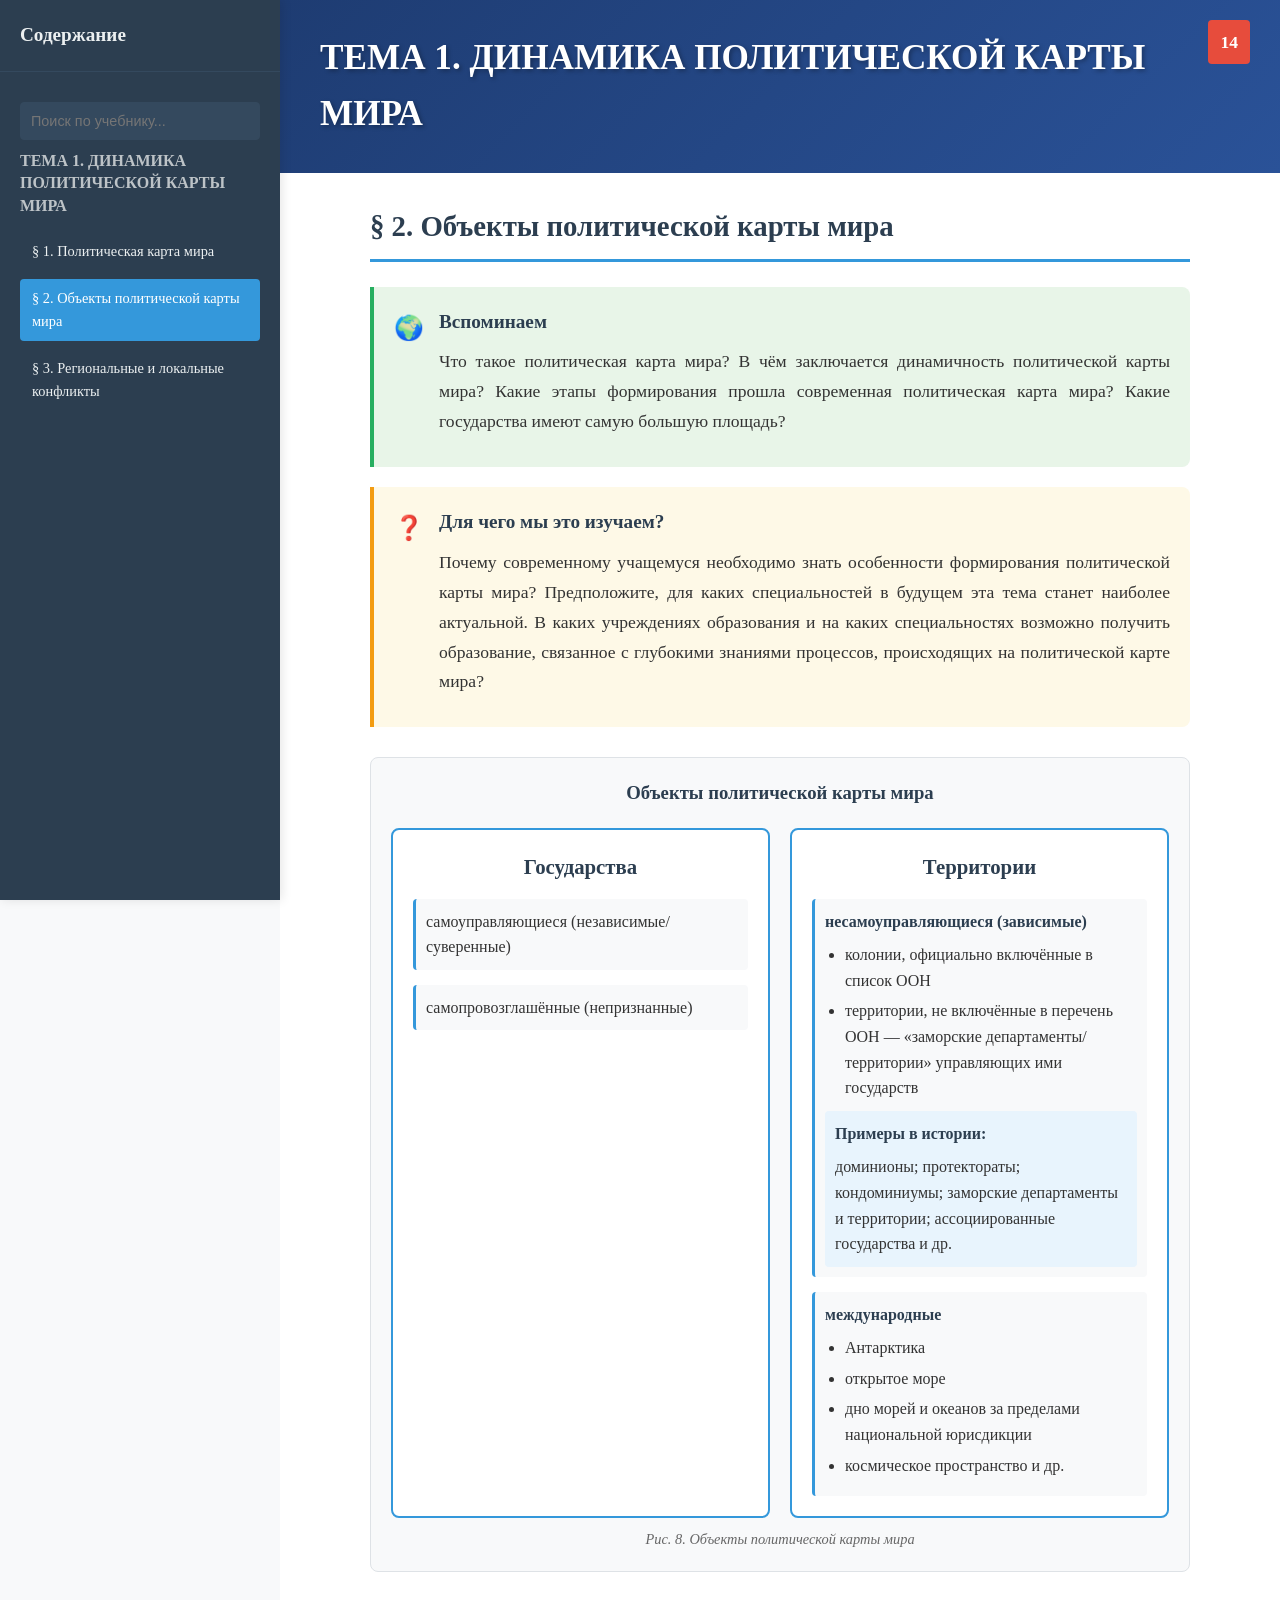
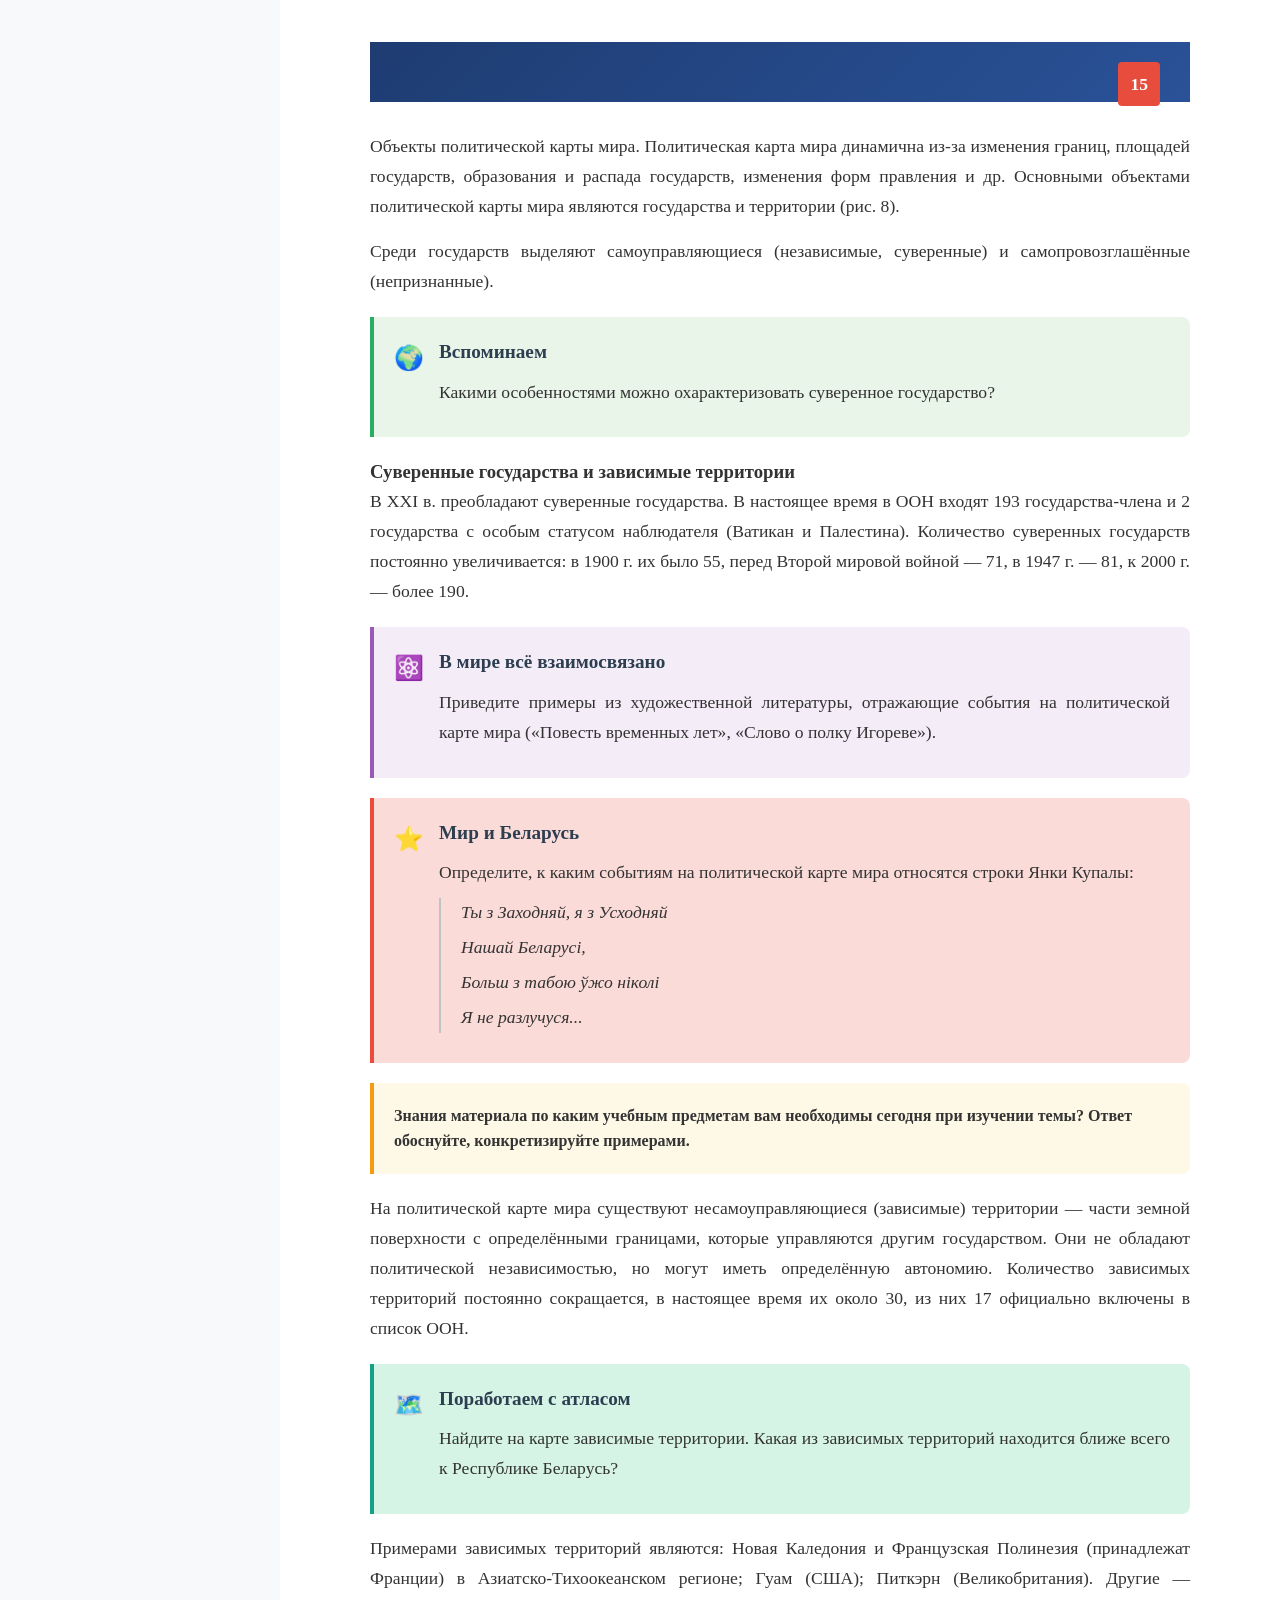
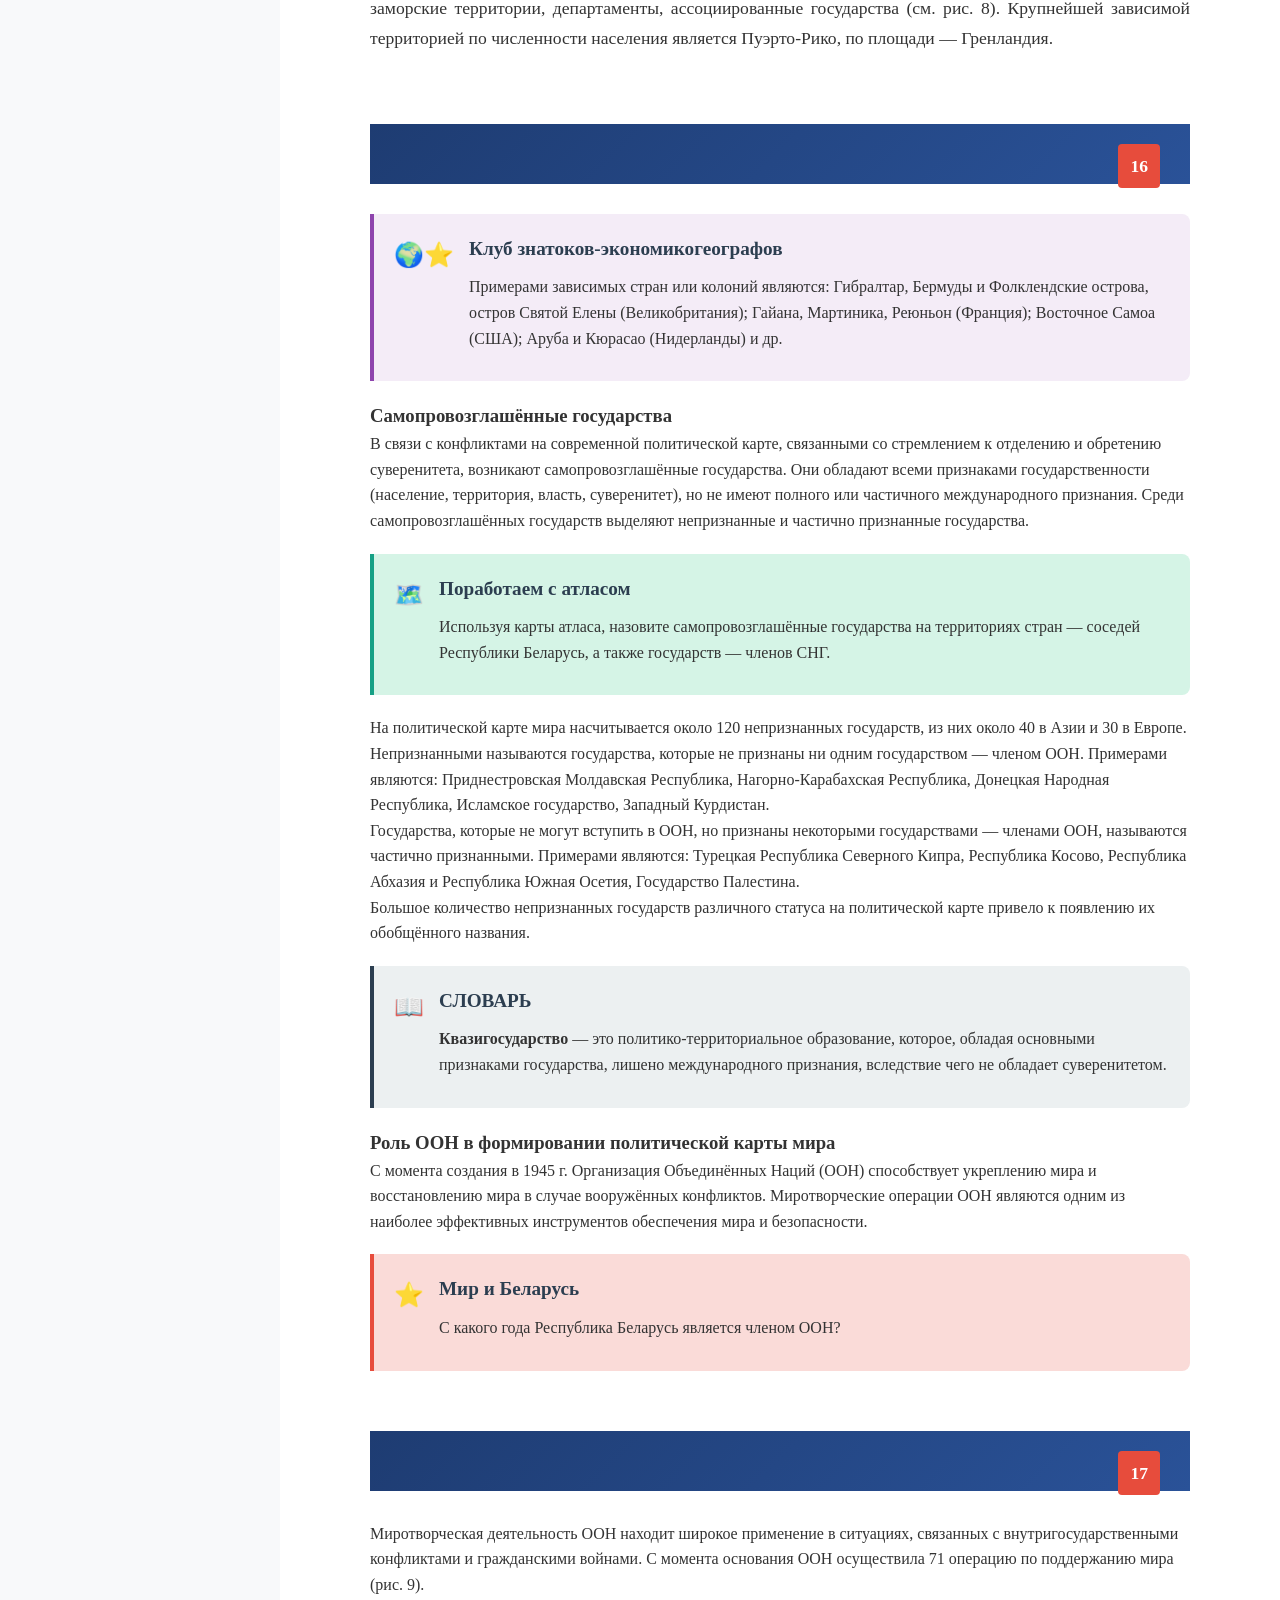
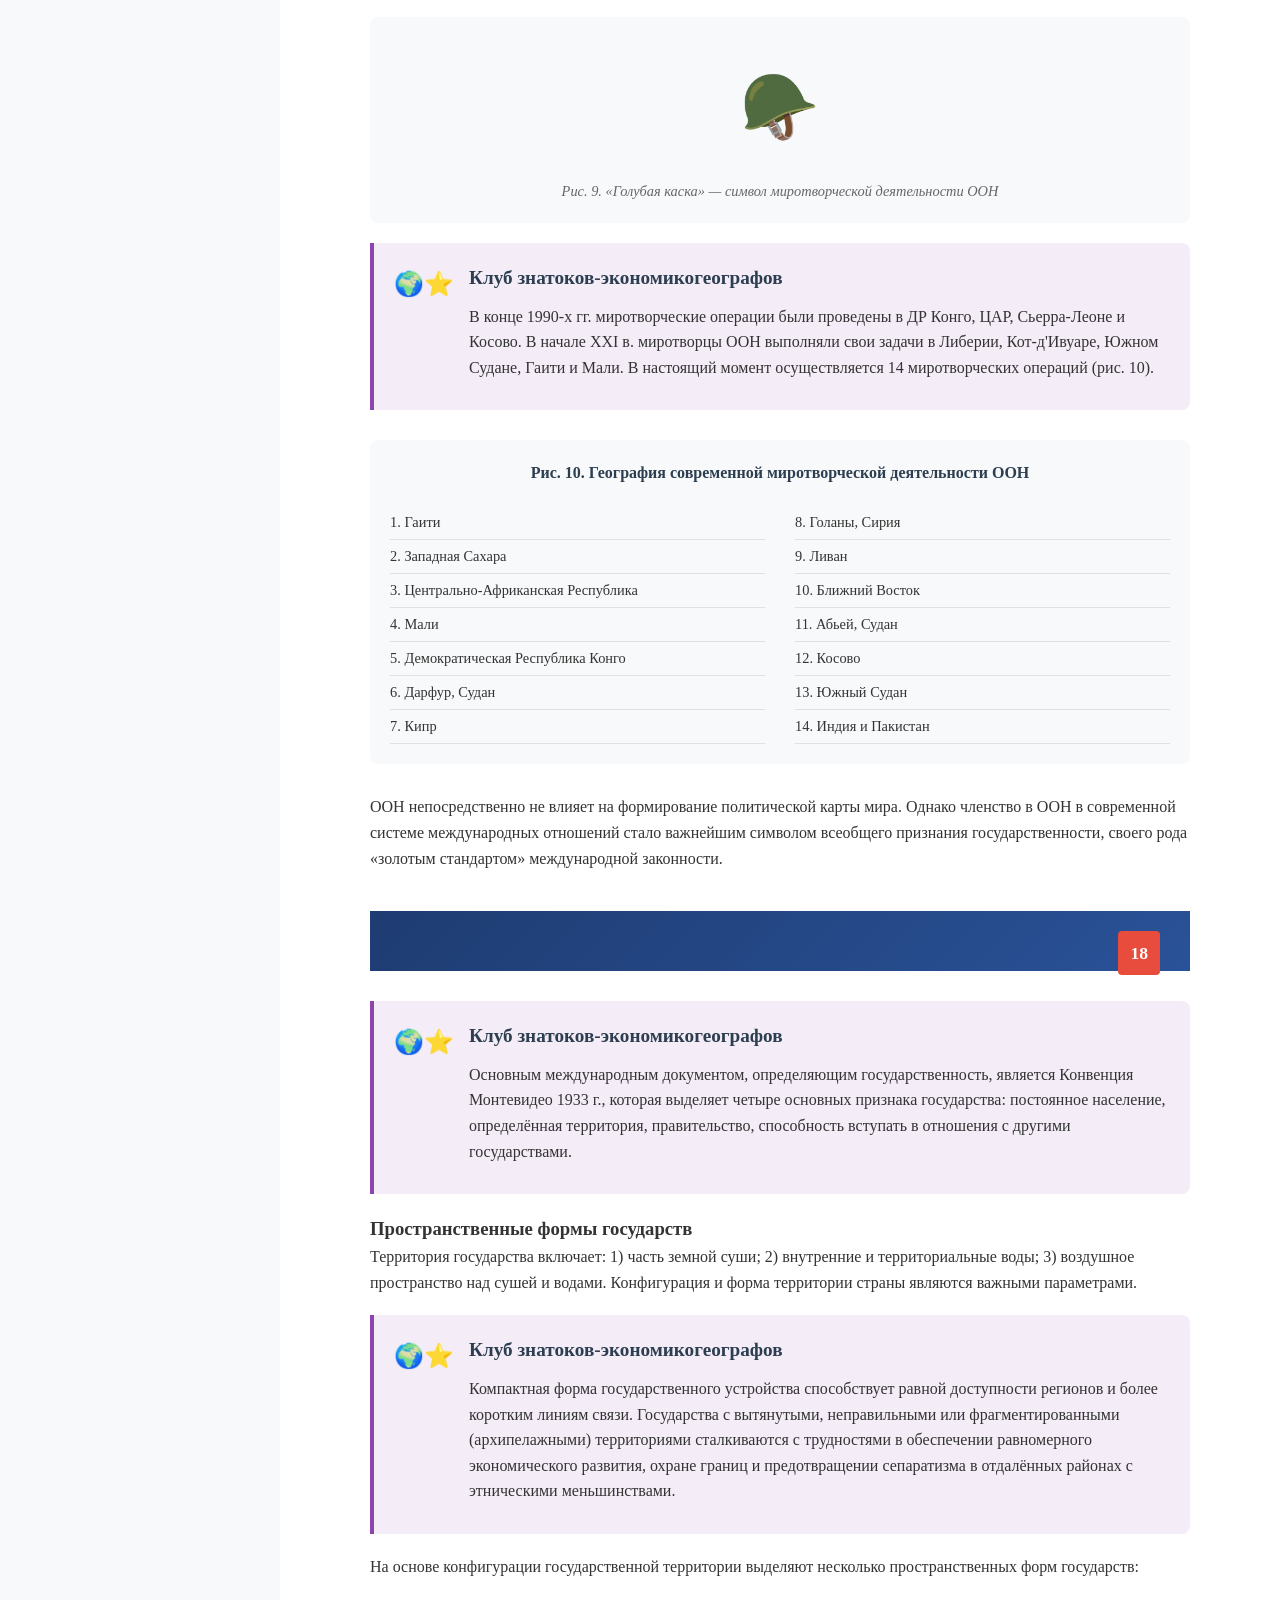
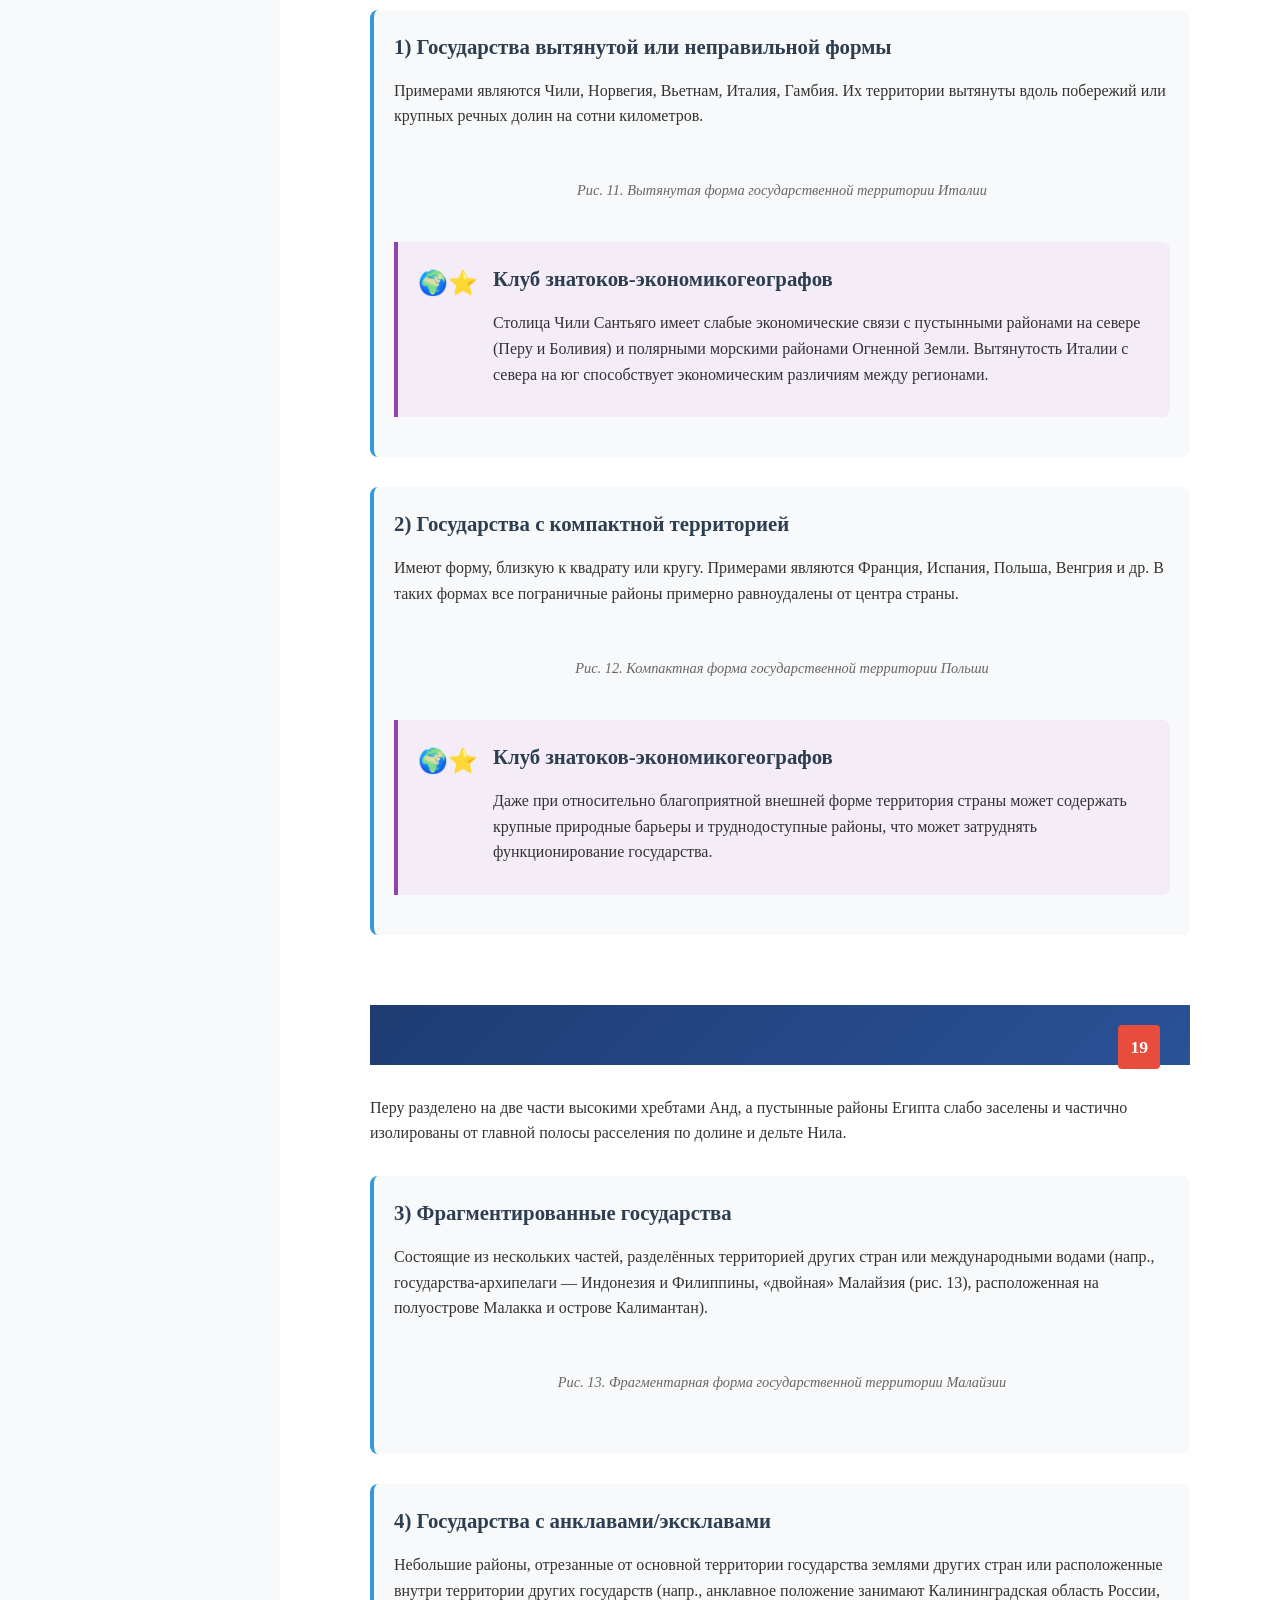
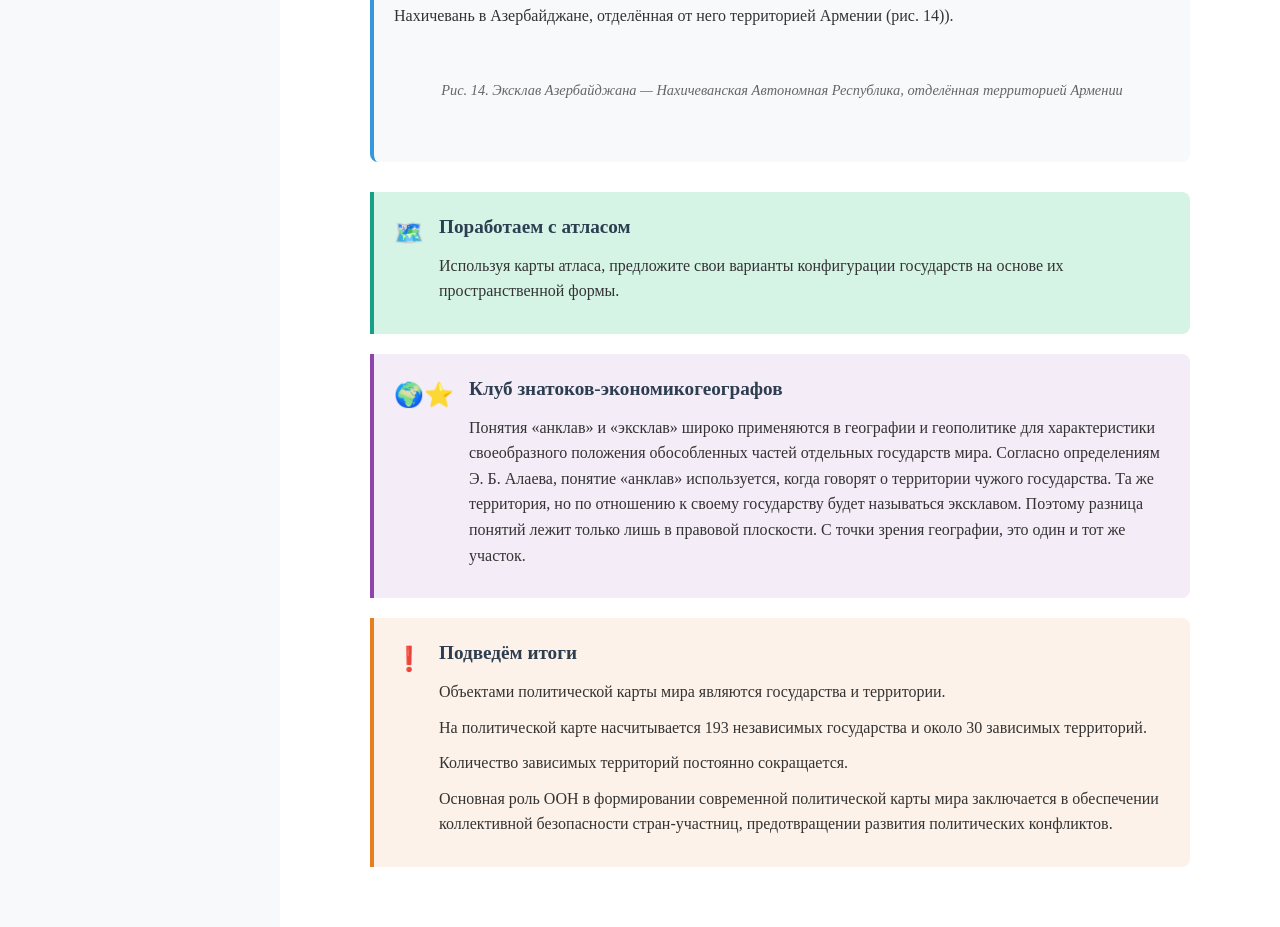
==== index.html @ 2ea7b3f6 "Revamp textbook layout and content; introduce sidebar navigation, enhance JavaScript functionality, " ====
<!DOCTYPE html>
<html lang="ru">
<head>
    <meta charset="UTF-8">
    <meta name="viewport" content="width=device-width, initial-scale=1.0">
    <title>Динамика политической карты мира - Онлайн учебник</title>
    <link rel="stylesheet" href="styles.css">
</head>
<body>
    <div class="textbook-container">
        <!-- Navigation Sidebar -->
        <nav class="sidebar">
            <div class="sidebar-header">
                <h2>Содержание</h2>
                <button class="sidebar-toggle" id="sidebarToggle">☰</button>
            </div>
            <div class="sidebar-content">
                <div class="chapter">
                    <h3>ТЕМА 1. ДИНАМИКА ПОЛИТИЧЕСКОЙ КАРТЫ МИРА</h3>
                    <ul class="sections">
                        <li><a href="#section1" class="nav-link active">§ 1. Политическая карта мира</a></li>
                        <li><a href="#section2" class="nav-link">§ 2. Объекты политической карты мира</a></li>
                        <li><a href="#section3" class="nav-link">§ 3. Региональные и локальные конфликты</a></li>
                    </ul>
                </div>
            </div>
        </nav>

        <!-- Main Content -->
        <main class="textbook-content">
            <div class="page-header">
                <div class="page-number">14</div>
                <h1 class="main-title">ТЕМА 1. ДИНАМИКА ПОЛИТИЧЕСКОЙ КАРТЫ МИРА</h1>
            </div>

            <!-- Section 2: Objects of Political Map -->
            <section id="section2" class="textbook-section">
                <h2 class="section-title">§ 2. Объекты политической карты мира</h2>
                
                <div class="content-block">
                    <div class="recall-box">
                        <div class="icon">🌍</div>
                        <div class="content">
                            <h4>Вспоминаем</h4>
                            <p>Что такое политическая карта мира? В чём заключается динамичность политической карты мира? Какие этапы формирования прошла современная политическая карта мира? Какие государства имеют самую большую площадь?</p>
                        </div>
                    </div>

                    <div class="question-box">
                        <div class="icon">❓</div>
                        <div class="content">
                            <h4>Для чего мы это изучаем?</h4>
                            <p>Почему современному учащемуся необходимо знать особенности формирования политической карты мира? Предположите, для каких специальностей в будущем эта тема станет наиболее актуальной. В каких учреждениях образования и на каких специальностях возможно получить образование, связанное с глубокими знаниями процессов, происходящих на политической карте мира?</p>
                        </div>
                    </div>
                </div>

                <div class="diagram-container">
                    <h3>Объекты политической карты мира</h3>
                    <div class="diagram">
                        <div class="diagram-item main">
                            <h4>Государства</h4>
                            <div class="sub-items">
                                <div class="sub-item">самоуправляющиеся (независимые/суверенные)</div>
                                <div class="sub-item">самопровозглашённые (непризнанные)</div>
                            </div>
                        </div>
                        <div class="diagram-item main">
                            <h4>Территории</h4>
                            <div class="sub-items">
                                <div class="sub-item">
                                    <strong>несамоуправляющиеся (зависимые)</strong>
                                    <ul>
                                        <li>колонии, официально включённые в список ООН</li>
                                        <li>территории, не включённые в перечень ООН — «заморские департаменты/территории» управляющих ими государств</li>
                                    </ul>
                                    <div class="examples">
                                        <strong>Примеры в истории:</strong>
                                        <p>доминионы; протектораты; кондоминиумы; заморские департаменты и территории; ассоциированные государства и др.</p>
                                    </div>
                                </div>
                                <div class="sub-item">
                                    <strong>международные</strong>
                                    <ul>
                                        <li>Антарктика</li>
                                        <li>открытое море</li>
                                        <li>дно морей и океанов за пределами национальной юрисдикции</li>
                                        <li>космическое пространство и др.</li>
                                    </ul>
                                </div>
                            </div>
                        </div>
                    </div>
                    <div class="figure-caption">Рис. 8. Объекты политической карты мира</div>
                </div>
            </section>

            <!-- Page 15 Content -->
            <section class="textbook-section">
                <div class="page-header">
                    <div class="page-number">15</div>
                </div>
                
                <div class="content-block">
                    <p>Объекты политической карты мира. Политическая карта мира динамична из-за изменения границ, площадей государств, образования и распада государств, изменения форм правления и др. Основными объектами политической карты мира являются государства и территории (рис. 8).</p>
                    
                    <p>Среди государств выделяют самоуправляющиеся (независимые, суверенные) и самопровозглашённые (непризнанные).</p>

                    <div class="recall-box">
                        <div class="icon">🌍</div>
                        <div class="content">
                            <h4>Вспоминаем</h4>
                            <p>Какими особенностями можно охарактеризовать суверенное государство?</p>
                        </div>
                    </div>

                    <h3>Суверенные государства и зависимые территории</h3>
                    <p>В XXI в. преобладают суверенные государства. В настоящее время в ООН входят 193 государства-члена и 2 государства с особым статусом наблюдателя (Ватикан и Палестина). Количество суверенных государств постоянно увеличивается: в 1900 г. их было 55, перед Второй мировой войной — 71, в 1947 г. — 81, к 2000 г. — более 190.</p>

                    <div class="interconnected-box">
                        <div class="icon">⚛️</div>
                        <div class="content">
                            <h4>В мире всё взаимосвязано</h4>
                            <p>Приведите примеры из художественной литературы, отражающие события на политической карте мира («Повесть временных лет», «Слово о полку Игореве»).</p>
                        </div>
                    </div>

                    <div class="belarus-box">
                        <div class="icon">⭐</div>
                        <div class="content">
                            <h4>Мир и Беларусь</h4>
                            <p>Определите, к каким событиям на политической карте мира относятся строки Янки Купалы:</p>
                            <div class="poetry">
                                <p>Ты з Заходняй, я з Усходняй</p>
                                <p>Нашай Беларусі,</p>
                                <p>Больш з табою ўжо ніколі</p>
                                <p>Я не разлучуся...</p>
                            </div>
                        </div>
                    </div>

                    <div class="question-box">
                        <h4>Знания материала по каким учебным предметам вам необходимы сегодня при изучении темы? Ответ обоснуйте, конкретизируйте примерами.</h4>
                    </div>

                    <p>На политической карте мира существуют несамоуправляющиеся (зависимые) территории — части земной поверхности с определёнными границами, которые управляются другим государством. Они не обладают политической независимостью, но могут иметь определённую автономию. Количество зависимых территорий постоянно сокращается, в настоящее время их около 30, из них 17 официально включены в список ООН.</p>

                    <div class="atlas-box">
                        <div class="icon">🗺️</div>
                        <div class="content">
                            <h4>Поработаем с атласом</h4>
                            <p>Найдите на карте зависимые территории. Какая из зависимых территорий находится ближе всего к Республике Беларусь?</p>
                        </div>
                    </div>

                    <p>Примерами зависимых территорий являются: Новая Каледония и Французская Полинезия (принадлежат Франции) в Азиатско-Тихоокеанском регионе; Гуам (США); Питкэрн (Великобритания). Другие — заморские территории, департаменты, ассоциированные государства (см. рис. 8). Крупнейшей зависимой территорией по численности населения является Пуэрто-Рико, по площади — Гренландия.</p>
                </div>
            </section>

            <!-- Page 16 Content -->
            <section class="textbook-section">
                <div class="page-header">
                    <div class="page-number">16</div>
                </div>

                <div class="expert-club">
                    <div class="icon">🌍⭐</div>
                    <div class="content">
                        <h4>Клуб знатоков-экономикогеографов</h4>
                        <p>Примерами зависимых стран или колоний являются: Гибралтар, Бермуды и Фолклендские острова, остров Святой Елены (Великобритания); Гайана, Мартиника, Реюньон (Франция); Восточное Самоа (США); Аруба и Кюрасао (Нидерланды) и др.</p>
                    </div>
                </div>

                <h3>Самопровозглашённые государства</h3>
                <p>В связи с конфликтами на современной политической карте, связанными со стремлением к отделению и обретению суверенитета, возникают самопровозглашённые государства. Они обладают всеми признаками государственности (население, территория, власть, суверенитет), но не имеют полного или частичного международного признания. Среди самопровозглашённых государств выделяют непризнанные и частично признанные государства.</p>

                <div class="atlas-box">
                    <div class="icon">🗺️</div>
                    <div class="content">
                        <h4>Поработаем с атласом</h4>
                        <p>Используя карты атласа, назовите самопровозглашённые государства на территориях стран — соседей Республики Беларусь, а также государств — членов СНГ.</p>
                    </div>
                </div>

                <p>На политической карте мира насчитывается около 120 непризнанных государств, из них около 40 в Азии и 30 в Европе. Непризнанными называются государства, которые не признаны ни одним государством — членом ООН. Примерами являются: Приднестровская Молдавская Республика, Нагорно-Карабахская Республика, Донецкая Народная Республика, Исламское государство, Западный Курдистан.</p>

                <p>Государства, которые не могут вступить в ООН, но признаны некоторыми государствами — членами ООН, называются частично признанными. Примерами являются: Турецкая Республика Северного Кипра, Республика Косово, Республика Абхазия и Республика Южная Осетия, Государство Палестина.</p>

                <p>Большое количество непризнанных государств различного статуса на политической карте привело к появлению их обобщённого названия.</p>

                <div class="dictionary-box">
                    <div class="icon">📖</div>
                    <div class="content">
                        <h4>СЛОВАРЬ</h4>
                        <p><strong>Квазигосударство</strong> — это политико-территориальное образование, которое, обладая основными признаками государства, лишено международного признания, вследствие чего не обладает суверенитетом.</p>
                    </div>
                </div>

                <h3>Роль ООН в формировании политической карты мира</h3>
                <p>С момента создания в 1945 г. Организация Объединённых Наций (ООН) способствует укреплению мира и восстановлению мира в случае вооружённых конфликтов. Миротворческие операции ООН являются одним из наиболее эффективных инструментов обеспечения мира и безопасности.</p>

                <div class="belarus-box">
                    <div class="icon">⭐</div>
                    <div class="content">
                        <h4>Мир и Беларусь</h4>
                        <p>С какого года Республика Беларусь является членом ООН?</p>
                    </div>
                </div>
            </section>

            <!-- Page 17 Content -->
            <section class="textbook-section">
                <div class="page-header">
                    <div class="page-number">17</div>
                </div>

                <p>Миротворческая деятельность ООН находит широкое применение в ситуациях, связанных с внутригосударственными конфликтами и гражданскими войнами. С момента основания ООН осуществила 71 операцию по поддержанию мира (рис. 9).</p>

                <div class="figure-container">
                    <div class="figure">
                        <div class="blue-helmet">🪖</div>
                        <div class="figure-caption">Рис. 9. «Голубая каска» — символ миротворческой деятельности ООН</div>
                    </div>
                </div>

                <div class="expert-club">
                    <div class="icon">🌍⭐</div>
                    <div class="content">
                        <h4>Клуб знатоков-экономикогеографов</h4>
                        <p>В конце 1990-х гг. миротворческие операции были проведены в ДР Конго, ЦАР, Сьерра-Леоне и Косово. В начале ХХІ в. миротворцы ООН выполняли свои задачи в Либерии, Кот-д'Ивуаре, Южном Судане, Гаити и Мали. В настоящий момент осуществляется 14 миротворческих операций (рис. 10).</p>
                    </div>
                </div>

                <div class="peacekeeping-map">
                    <h4>Рис. 10. География современной миротворческой деятельности ООН</h4>
                    <div class="map-legend">
                        <div class="legend-column">
                            <div class="legend-item">1. Гаити</div>
                            <div class="legend-item">2. Западная Сахара</div>
                            <div class="legend-item">3. Центрально-Африканская Республика</div>
                            <div class="legend-item">4. Мали</div>
                            <div class="legend-item">5. Демократическая Республика Конго</div>
                            <div class="legend-item">6. Дарфур, Судан</div>
                            <div class="legend-item">7. Кипр</div>
                        </div>
                        <div class="legend-column">
                            <div class="legend-item">8. Голаны, Сирия</div>
                            <div class="legend-item">9. Ливан</div>
                            <div class="legend-item">10. Ближний Восток</div>
                            <div class="legend-item">11. Абьей, Судан</div>
                            <div class="legend-item">12. Косово</div>
                            <div class="legend-item">13. Южный Судан</div>
                            <div class="legend-item">14. Индия и Пакистан</div>
                        </div>
                    </div>
                </div>

                <p>ООН непосредственно не влияет на формирование политической карты мира. Однако членство в ООН в современной системе международных отношений стало важнейшим символом всеобщего признания государственности, своего рода «золотым стандартом» международной законности.</p>
            </section>

            <!-- Page 18 Content -->
            <section class="textbook-section">
                <div class="page-header">
                    <div class="page-number">18</div>
                </div>

                <div class="expert-club">
                    <div class="icon">🌍⭐</div>
                    <div class="content">
                        <h4>Клуб знатоков-экономикогеографов</h4>
                        <p>Основным международным документом, определяющим государственность, является Конвенция Монтевидео 1933 г., которая выделяет четыре основных признака государства: постоянное население, определённая территория, правительство, способность вступать в отношения с другими государствами.</p>
                    </div>
                </div>

                <h3>Пространственные формы государств</h3>
                <p>Территория государства включает: 1) часть земной суши; 2) внутренние и территориальные воды; 3) воздушное пространство над сушей и водами. Конфигурация и форма территории страны являются важными параметрами.</p>

                <div class="expert-club">
                    <div class="icon">🌍⭐</div>
                    <div class="content">
                        <h4>Клуб знатоков-экономикогеографов</h4>
                        <p>Компактная форма государственного устройства способствует равной доступности регионов и более коротким линиям связи. Государства с вытянутыми, неправильными или фрагментированными (архипелажными) территориями сталкиваются с трудностями в обеспечении равномерного экономического развития, охране границ и предотвращении сепаратизма в отдалённых районах с этническими меньшинствами.</p>
                    </div>
                </div>

                <p>На основе конфигурации государственной территории выделяют несколько пространственных форм государств:</p>

                <div class="state-forms">
                    <div class="state-form">
                        <h4>1) Государства вытянутой или неправильной формы</h4>
                        <p>Примерами являются Чили, Норвегия, Вьетнам, Италия, Гамбия. Их территории вытянуты вдоль побережий или крупных речных долин на сотни километров.</p>
                        
                        <div class="figure-container">
                            <div class="figure-caption">Рис. 11. Вытянутая форма государственной территории Италии</div>
                        </div>

                        <div class="expert-club">
                            <div class="icon">🌍⭐</div>
                            <div class="content">
                                <h4>Клуб знатоков-экономикогеографов</h4>
                                <p>Столица Чили Сантьяго имеет слабые экономические связи с пустынными районами на севере (Перу и Боливия) и полярными морскими районами Огненной Земли. Вытянутость Италии с севера на юг способствует экономическим различиям между регионами.</p>
                            </div>
                        </div>
                    </div>

                    <div class="state-form">
                        <h4>2) Государства с компактной территорией</h4>
                        <p>Имеют форму, близкую к квадрату или кругу. Примерами являются Франция, Испания, Польша, Венгрия и др. В таких формах все пограничные районы примерно равноудалены от центра страны.</p>
                        
                        <div class="figure-container">
                            <div class="figure-caption">Рис. 12. Компактная форма государственной территории Польши</div>
                        </div>

                        <div class="expert-club">
                            <div class="icon">🌍⭐</div>
                            <div class="content">
                                <h4>Клуб знатоков-экономикогеографов</h4>
                                <p>Даже при относительно благоприятной внешней форме территория страны может содержать крупные природные барьеры и труднодоступные районы, что может затруднять функционирование государства.</p>
                            </div>
                        </div>
                    </div>
                </div>
            </section>

            <!-- Page 19 Content -->
            <section class="textbook-section">
                <div class="page-header">
                    <div class="page-number">19</div>
                </div>

                <p>Перу разделено на две части высокими хребтами Анд, а пустынные районы Египта слабо заселены и частично изолированы от главной полосы расселения по долине и дельте Нила.</p>

                <div class="state-forms">
                    <div class="state-form">
                        <h4>3) Фрагментированные государства</h4>
                        <p>Состоящие из нескольких частей, разделённых территорией других стран или международными водами (напр., государства-архипелаги — Индонезия и Филиппины, «двойная» Малайзия (рис. 13), расположенная на полуострове Малакка и острове Калимантан).</p>
                        
                        <div class="figure-container">
                            <div class="figure-caption">Рис. 13. Фрагментарная форма государственной территории Малайзии</div>
                        </div>
                    </div>

                    <div class="state-form">
                        <h4>4) Государства с анклавами/эксклавами</h4>
                        <p>Небольшие районы, отрезанные от основной территории государства землями других стран или расположенные внутри территории других государств (напр., анклавное положение занимают Калининградская область России, Нахичевань в Азербайджане, отделённая от него территорией Армении (рис. 14)).</p>
                        
                        <div class="figure-container">
                            <div class="figure-caption">Рис. 14. Эксклав Азербайджана — Нахичеванская Автономная Республика, отделённая территорией Армении</div>
                        </div>
                    </div>
                </div>

                <div class="atlas-box">
                    <div class="icon">🗺️</div>
                    <div class="content">
                        <h4>Поработаем с атласом</h4>
                        <p>Используя карты атласа, предложите свои варианты конфигурации государств на основе их пространственной формы.</p>
                    </div>
                </div>

                <div class="expert-club">
                    <div class="icon">🌍⭐</div>
                    <div class="content">
                        <h4>Клуб знатоков-экономикогеографов</h4>
                        <p>Понятия «анклав» и «эксклав» широко применяются в географии и геополитике для характеристики своеобразного положения обособленных частей отдельных государств мира. Согласно определениям Э. Б. Алаева, понятие «анклав» используется, когда говорят о территории чужого государства. Та же территория, но по отношению к своему государству будет называться эксклавом. Поэтому разница понятий лежит только лишь в правовой плоскости. С точки зрения географии, это один и тот же участок.</p>
                    </div>
                </div>

                <div class="summary-box">
                    <div class="icon">❗</div>
                    <div class="content">
                        <h4>Подведём итоги</h4>
                        <p>Объектами политической карты мира являются государства и территории.</p>
                        <p>На политической карте насчитывается 193 независимых государства и около 30 зависимых территорий.</p>
                        <p>Количество зависимых территорий постоянно сокращается.</p>
                        <p>Основная роль ООН в формировании современной политической карты мира заключается в обеспечении коллективной безопасности стран-участниц, предотвращении развития политических конфликтов.</p>
                    </div>
                </div>
            </section>
        </main>
    </div>
    
    <script src="script.js"></script>
</body>
</html>
---- styles.css ----
/* Reset and base styles */
* {
    margin: 0;
    padding: 0;
    box-sizing: border-box;
}

body {
    font-family: 'Times New Roman', serif;
    line-height: 1.6;
    color: #333;
    background: #f8f9fa;
    min-height: 100vh;
}

/* Textbook container */
.textbook-container {
    display: flex;
    min-height: 100vh;
}

/* Sidebar Navigation */
.sidebar {
    width: 280px;
    background: #2c3e50;
    color: white;
    position: fixed;
    height: 100vh;
    overflow-y: auto;
    z-index: 1000;
    transition: transform 0.3s ease;
    box-shadow: 2px 0 10px rgba(0,0,0,0.1);
}

.sidebar-header {
    padding: 20px;
    border-bottom: 1px solid #34495e;
    display: flex;
    justify-content: space-between;
    align-items: center;
}

.sidebar-header h2 {
    font-size: 1.2rem;
    color: #ecf0f1;
}

.sidebar-toggle {
    background: none;
    border: none;
    color: white;
    font-size: 1.5rem;
    cursor: pointer;
    display: none;
}

.sidebar-content {
    padding: 20px;
}

.chapter h3 {
    font-size: 1rem;
    color: #bdc3c7;
    margin-bottom: 15px;
    line-height: 1.4;
}

.sections {
    list-style: none;
}

.sections li {
    margin-bottom: 8px;
}

.nav-link {
    color: #ecf0f1;
    text-decoration: none;
    display: block;
    padding: 8px 12px;
    border-radius: 4px;
    transition: all 0.3s ease;
    font-size: 0.9rem;
}

.nav-link:hover,
.nav-link.active {
    background: #3498db;
    color: white;
}

/* Main Content */
.textbook-content {
    flex: 1;
    margin-left: 280px;
    background: white;
    min-height: 100vh;
    padding: 0;
}

/* Page Header */
.page-header {
    background: linear-gradient(135deg, #1e3c72 0%, #2a5298 100%);
    color: white;
    padding: 30px 40px;
    position: relative;
    margin-bottom: 30px;
}

.page-number {
    position: absolute;
    top: 20px;
    right: 30px;
    background: #e74c3c;
    color: white;
    padding: 8px 12px;
    border-radius: 4px;
    font-weight: bold;
    font-size: 1.1rem;
}

.main-title {
    font-size: 2.2rem;
    font-weight: bold;
    margin: 0;
    text-shadow: 2px 2px 4px rgba(0,0,0,0.3);
}

/* Textbook Sections */
.textbook-section {
    padding: 0 40px 40px;
    max-width: 900px;
    margin: 0 auto;
}

.section-title {
    font-size: 1.8rem;
    color: #2c3e50;
    margin-bottom: 25px;
    border-bottom: 3px solid #3498db;
    padding-bottom: 10px;
}

/* Content Blocks */
.content-block {
    margin-bottom: 30px;
}

.content-block p {
    font-size: 1.1rem;
    line-height: 1.7;
    margin-bottom: 15px;
    text-align: justify;
}

/* Special Boxes */
.recall-box,
.question-box,
.interconnected-box,
.belarus-box,
.atlas-box,
.expert-club,
.dictionary-box,
.summary-box {
    background: #f8f9fa;
    border-left: 4px solid #3498db;
    padding: 20px;
    margin: 20px 0;
    border-radius: 0 8px 8px 0;
    display: flex;
    align-items: flex-start;
    gap: 15px;
}

.recall-box {
    border-left-color: #27ae60;
    background: #e8f5e8;
}

.question-box {
    border-left-color: #f39c12;
    background: #fef9e7;
}

.interconnected-box {
    border-left-color: #9b59b6;
    background: #f4ecf7;
}

.belarus-box {
    border-left-color: #e74c3c;
    background: #fadbd8;
}

.atlas-box {
    border-left-color: #16a085;
    background: #d5f4e6;
}

.expert-club {
    border-left-color: #8e44ad;
    background: #f4ecf7;
}

.dictionary-box {
    border-left-color: #2c3e50;
    background: #ecf0f1;
}

.summary-box {
    border-left-color: #e67e22;
    background: #fdf2e9;
}

.icon {
    font-size: 1.5rem;
    flex-shrink: 0;
    margin-top: 2px;
}

.content h4 {
    color: #2c3e50;
    margin-bottom: 10px;
    font-size: 1.2rem;
}

.content p {
    margin-bottom: 10px;
}

/* Poetry */
.poetry {
    font-style: italic;
    margin: 10px 0;
    padding-left: 20px;
    border-left: 2px solid #bdc3c7;
}

.poetry p {
    margin-bottom: 5px;
}

/* Diagram */
.diagram-container {
    margin: 30px 0;
    padding: 20px;
    background: #f8f9fa;
    border-radius: 8px;
    border: 1px solid #dee2e6;
}

.diagram-container h3 {
    color: #2c3e50;
    margin-bottom: 20px;
    text-align: center;
}

.diagram {
    display: flex;
    gap: 20px;
    flex-wrap: wrap;
}

.diagram-item {
    flex: 1;
    min-width: 300px;
    background: white;
    padding: 20px;
    border-radius: 8px;
    border: 2px solid #3498db;
}

.diagram-item h4 {
    color: #2c3e50;
    margin-bottom: 15px;
    text-align: center;
    font-size: 1.3rem;
}

.sub-items {
    display: flex;
    flex-direction: column;
    gap: 15px;
}

.sub-item {
    padding: 10px;
    background: #f8f9fa;
    border-radius: 4px;
    border-left: 3px solid #3498db;
}

.sub-item strong {
    color: #2c3e50;
    display: block;
    margin-bottom: 8px;
}

.sub-item ul {
    margin: 8px 0;
    padding-left: 20px;
}

.sub-item li {
    margin-bottom: 5px;
}

.examples {
    margin-top: 10px;
    padding: 10px;
    background: #e8f4fd;
    border-radius: 4px;
}

.figure-caption {
    text-align: center;
    font-style: italic;
    color: #666;
    margin-top: 10px;
    font-size: 0.9rem;
}

/* Figure Container */
.figure-container {
    text-align: center;
    margin: 20px 0;
    padding: 20px;
    background: #f8f9fa;
    border-radius: 8px;
}

.blue-helmet {
    font-size: 4rem;
    margin: 20px 0;
}

/* Peacekeeping Map */
.peacekeeping-map {
    margin: 30px 0;
    padding: 20px;
    background: #f8f9fa;
    border-radius: 8px;
}

.peacekeeping-map h4 {
    text-align: center;
    margin-bottom: 20px;
    color: #2c3e50;
}

.map-legend {
    display: flex;
    gap: 30px;
    justify-content: center;
    flex-wrap: wrap;
}

.legend-column {
    flex: 1;
    min-width: 200px;
}

.legend-item {
    padding: 5px 0;
    border-bottom: 1px solid #dee2e6;
    font-size: 0.9rem;
}

/* State Forms */
.state-forms {
    margin: 30px 0;
}

.state-form {
    margin-bottom: 30px;
    padding: 20px;
    background: #f8f9fa;
    border-radius: 8px;
    border-left: 4px solid #3498db;
}

.state-form h4 {
    color: #2c3e50;
    margin-bottom: 15px;
    font-size: 1.3rem;
}

/* Responsive Design */
@media (max-width: 1024px) {
    .sidebar {
        transform: translateX(-100%);
    }
    
    .sidebar.open {
        transform: translateX(0);
    }
    
    .sidebar-toggle {
        display: block;
    }
    
    .textbook-content {
        margin-left: 0;
    }
    
    .textbook-section {
        padding: 0 20px 30px;
    }
    
    .page-header {
        padding: 20px;
    }
    
    .main-title {
        font-size: 1.8rem;
    }
}

@media (max-width: 768px) {
    .textbook-section {
        padding: 0 15px 20px;
    }
    
    .page-header {
        padding: 15px;
    }
    
    .main-title {
        font-size: 1.5rem;
    }
    
    .section-title {
        font-size: 1.5rem;
    }
    
    .diagram {
        flex-direction: column;
    }
    
    .diagram-item {
        min-width: auto;
    }
    
    .map-legend {
        flex-direction: column;
    }
    
    .recall-box,
    .question-box,
    .interconnected-box,
    .belarus-box,
    .atlas-box,
    .expert-club,
    .dictionary-box,
    .summary-box {
        flex-direction: column;
        text-align: center;
    }
    
    .icon {
        align-self: center;
    }
}

@media (max-width: 480px) {
    .page-number {
        position: static;
        display: inline-block;
        margin-bottom: 10px;
    }
    
    .main-title {
        font-size: 1.3rem;
    }
    
    .section-title {
        font-size: 1.3rem;
    }
    
    .content-block p {
        font-size: 1rem;
    }
}
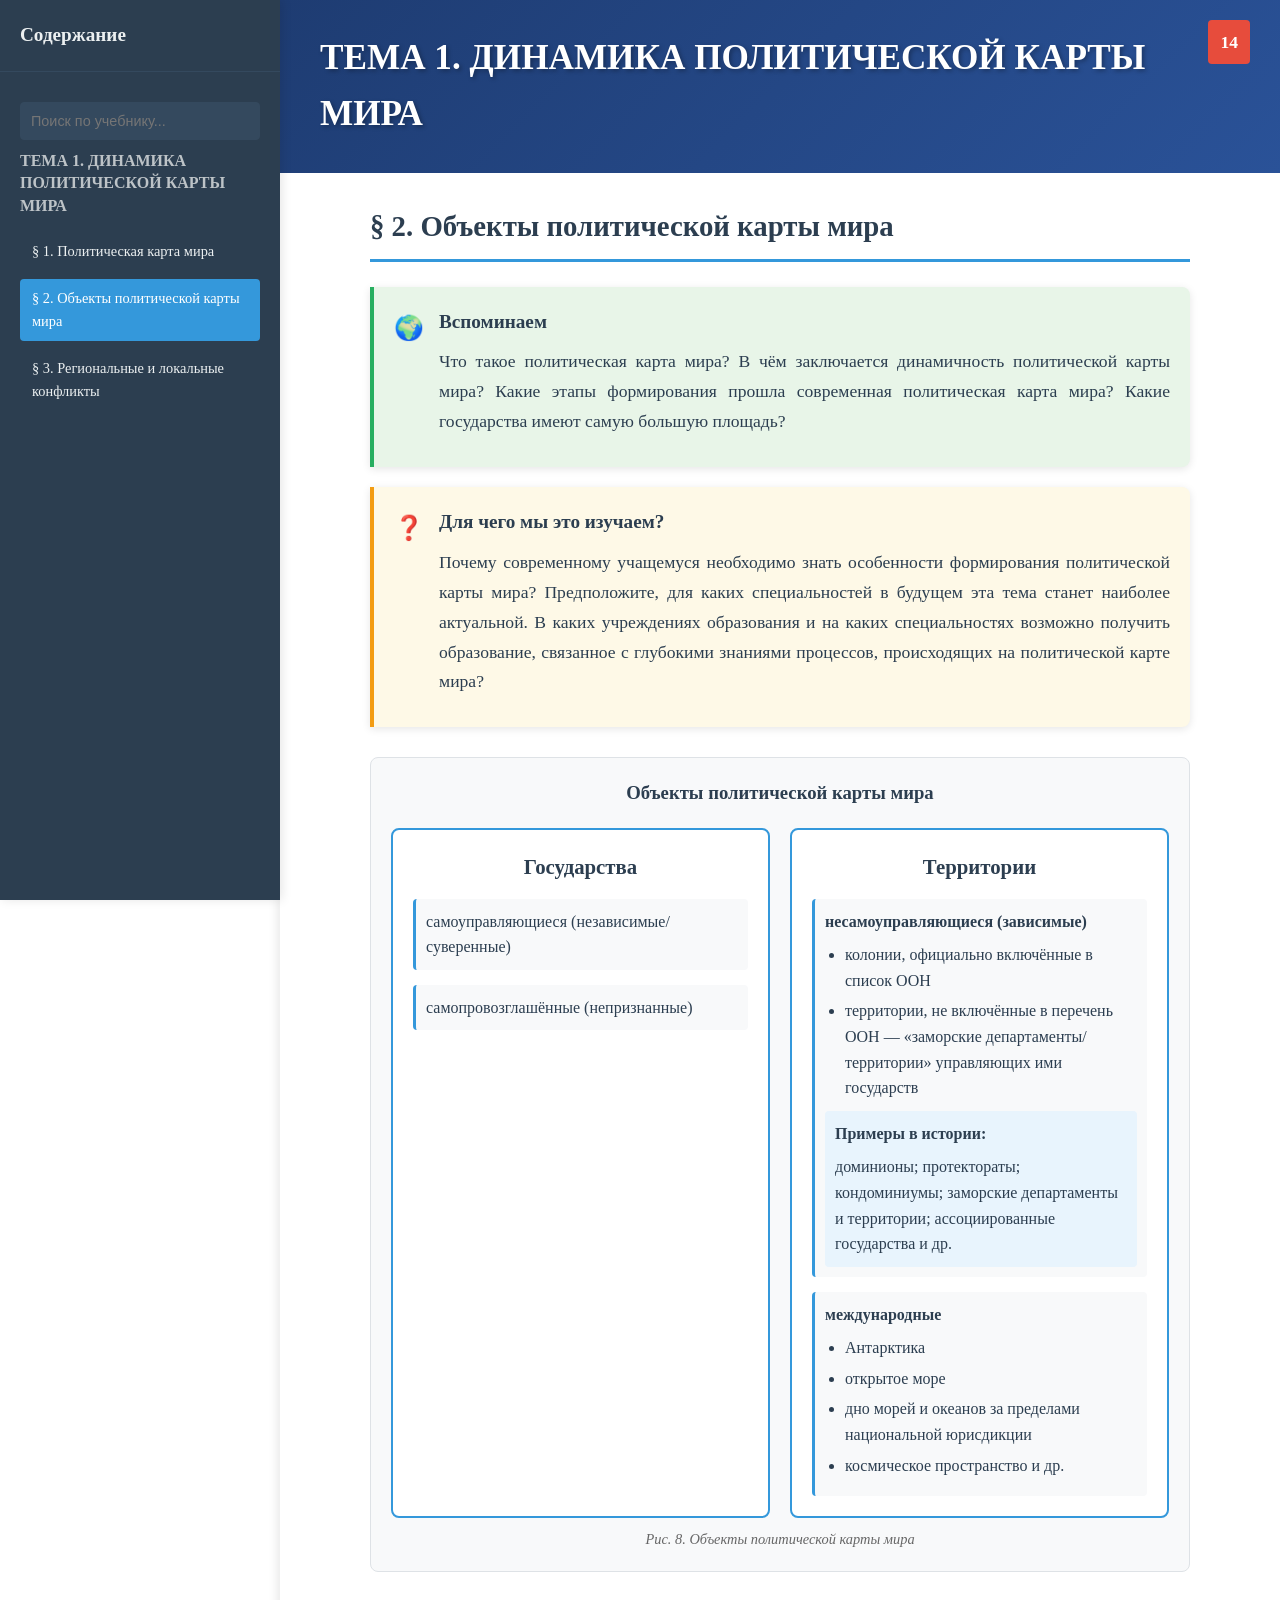
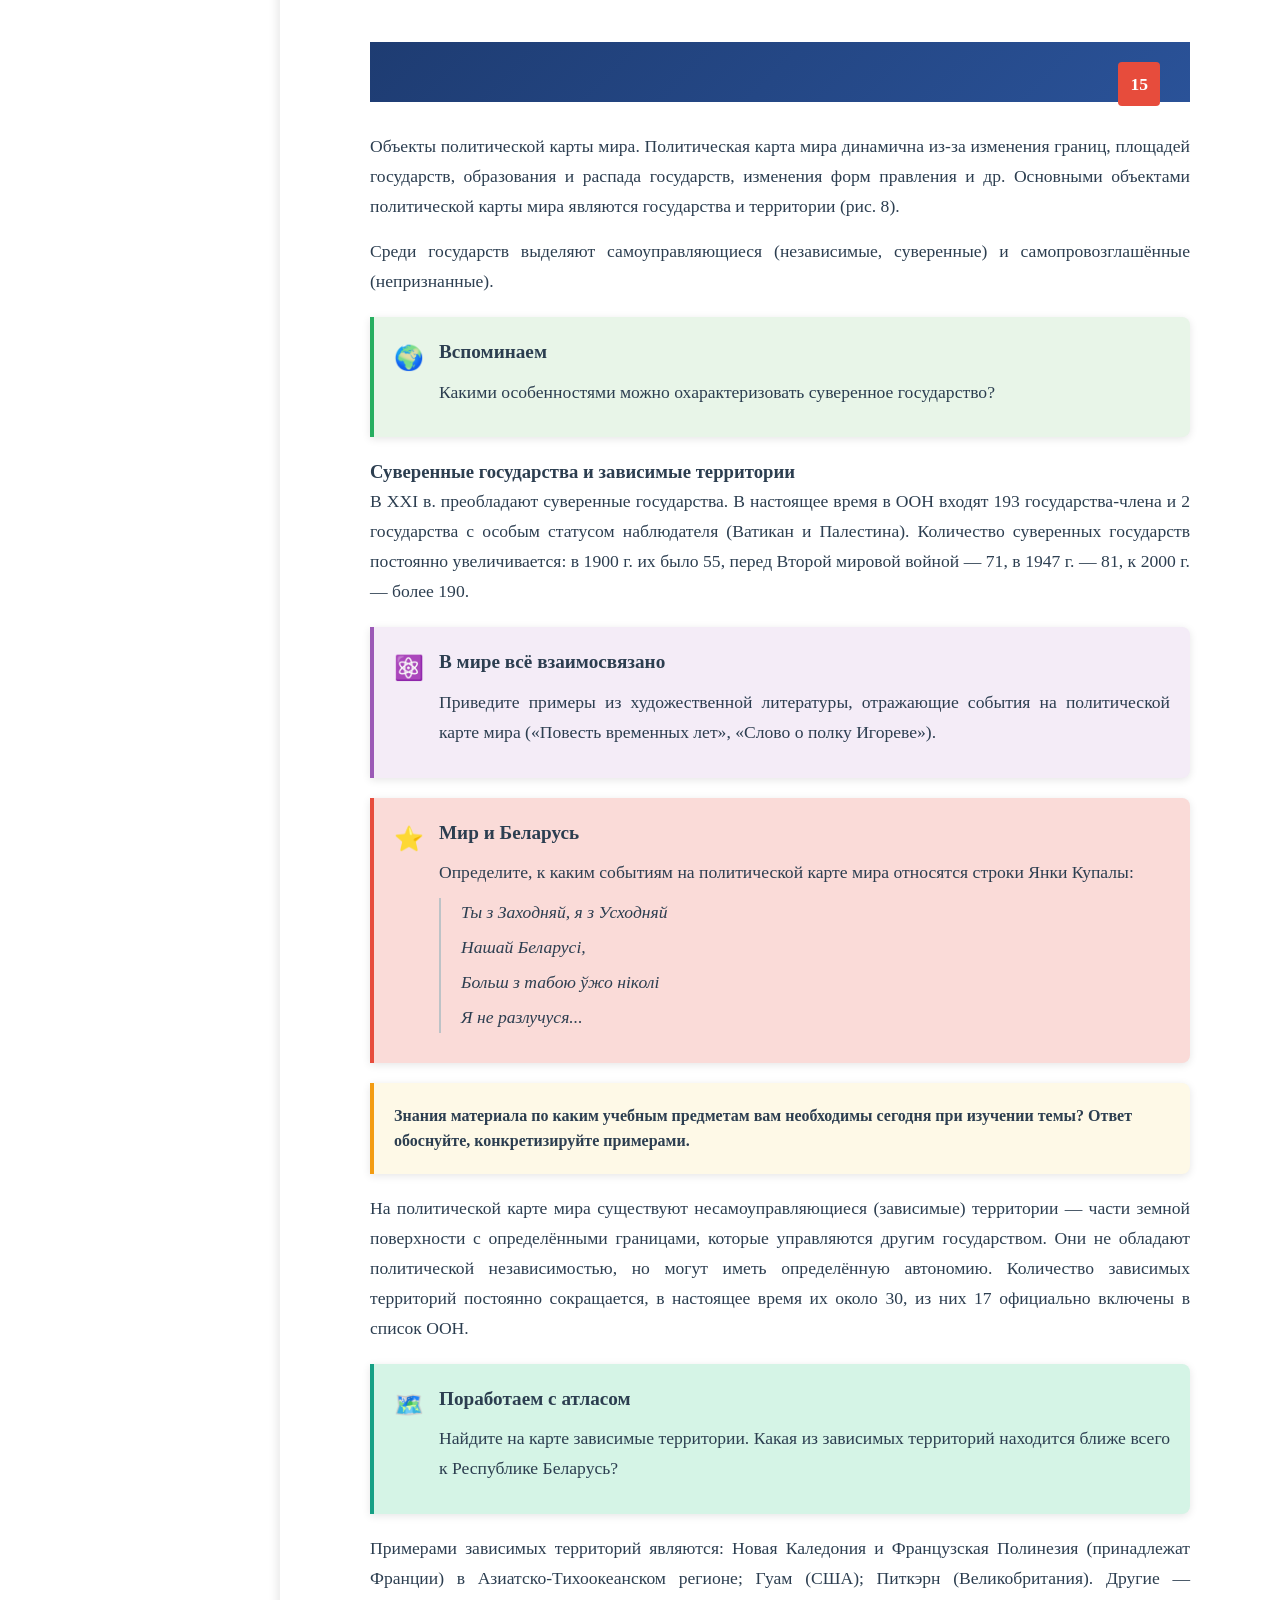
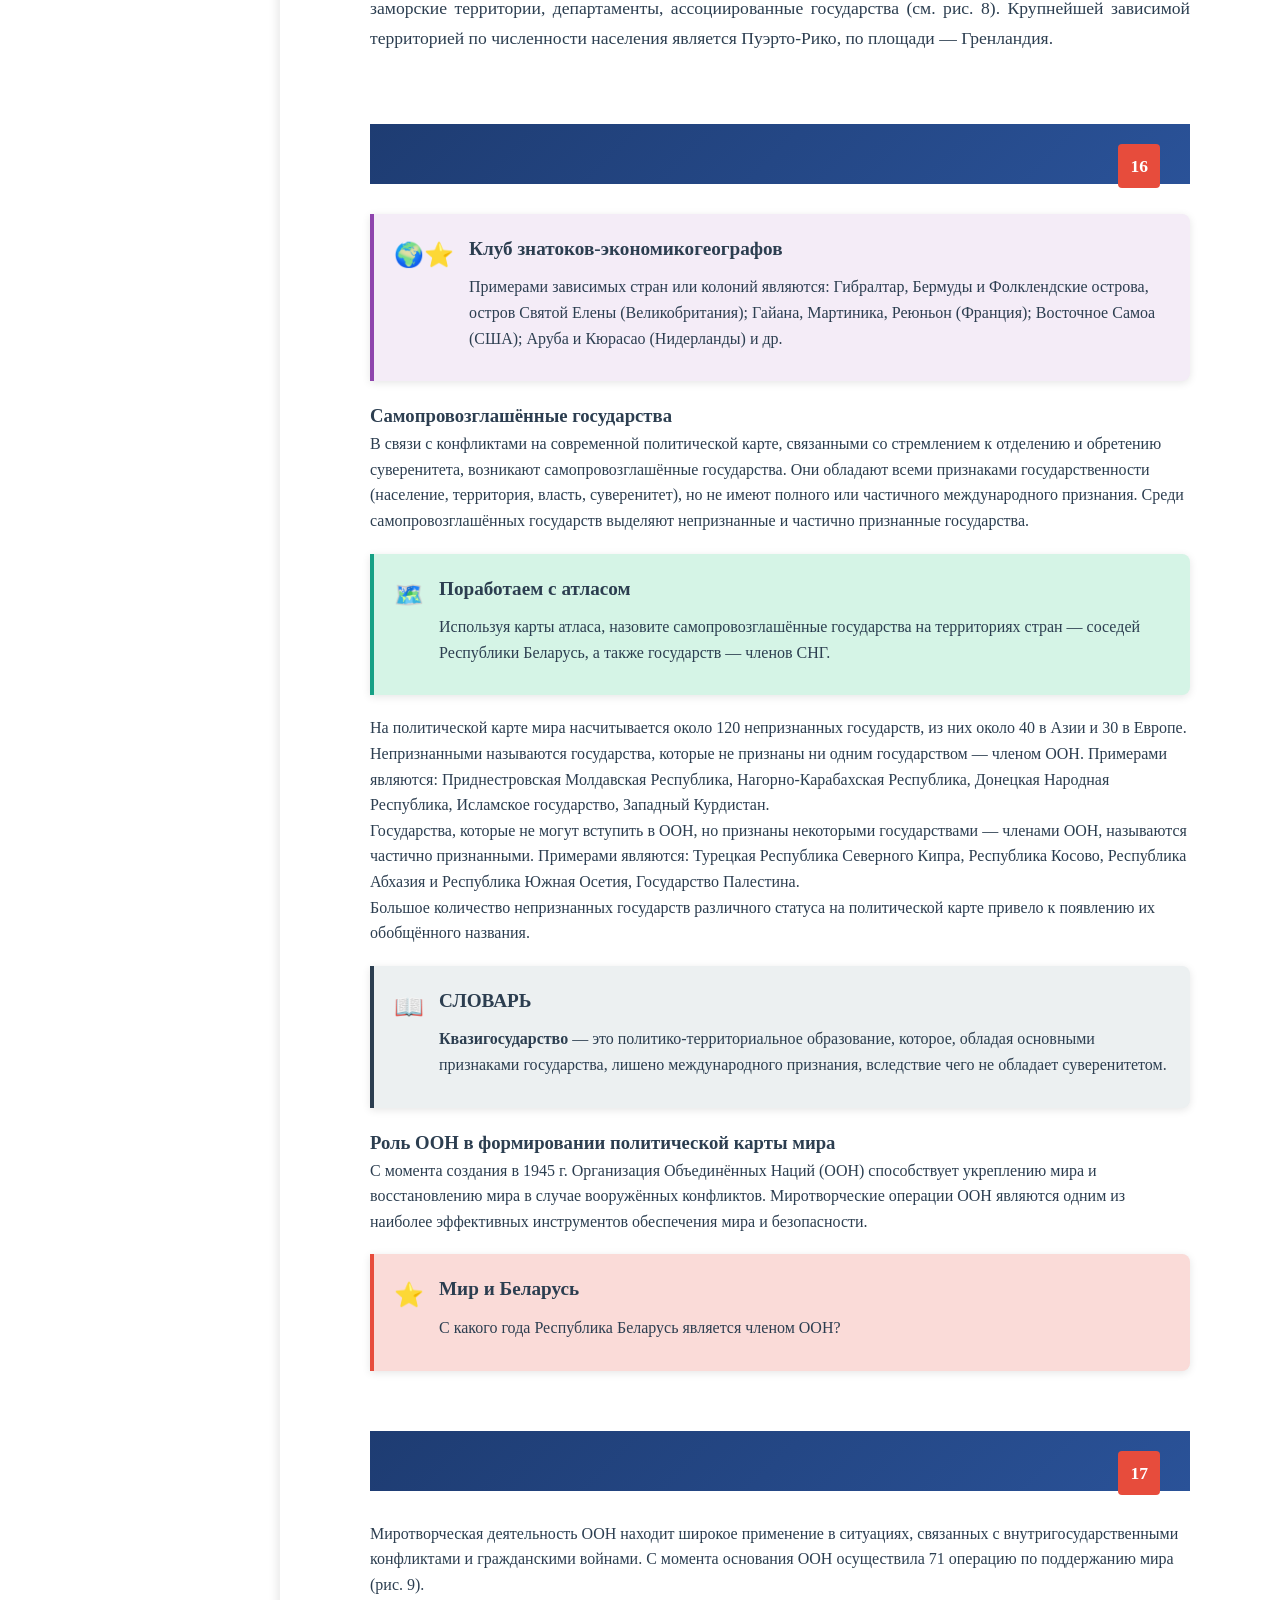
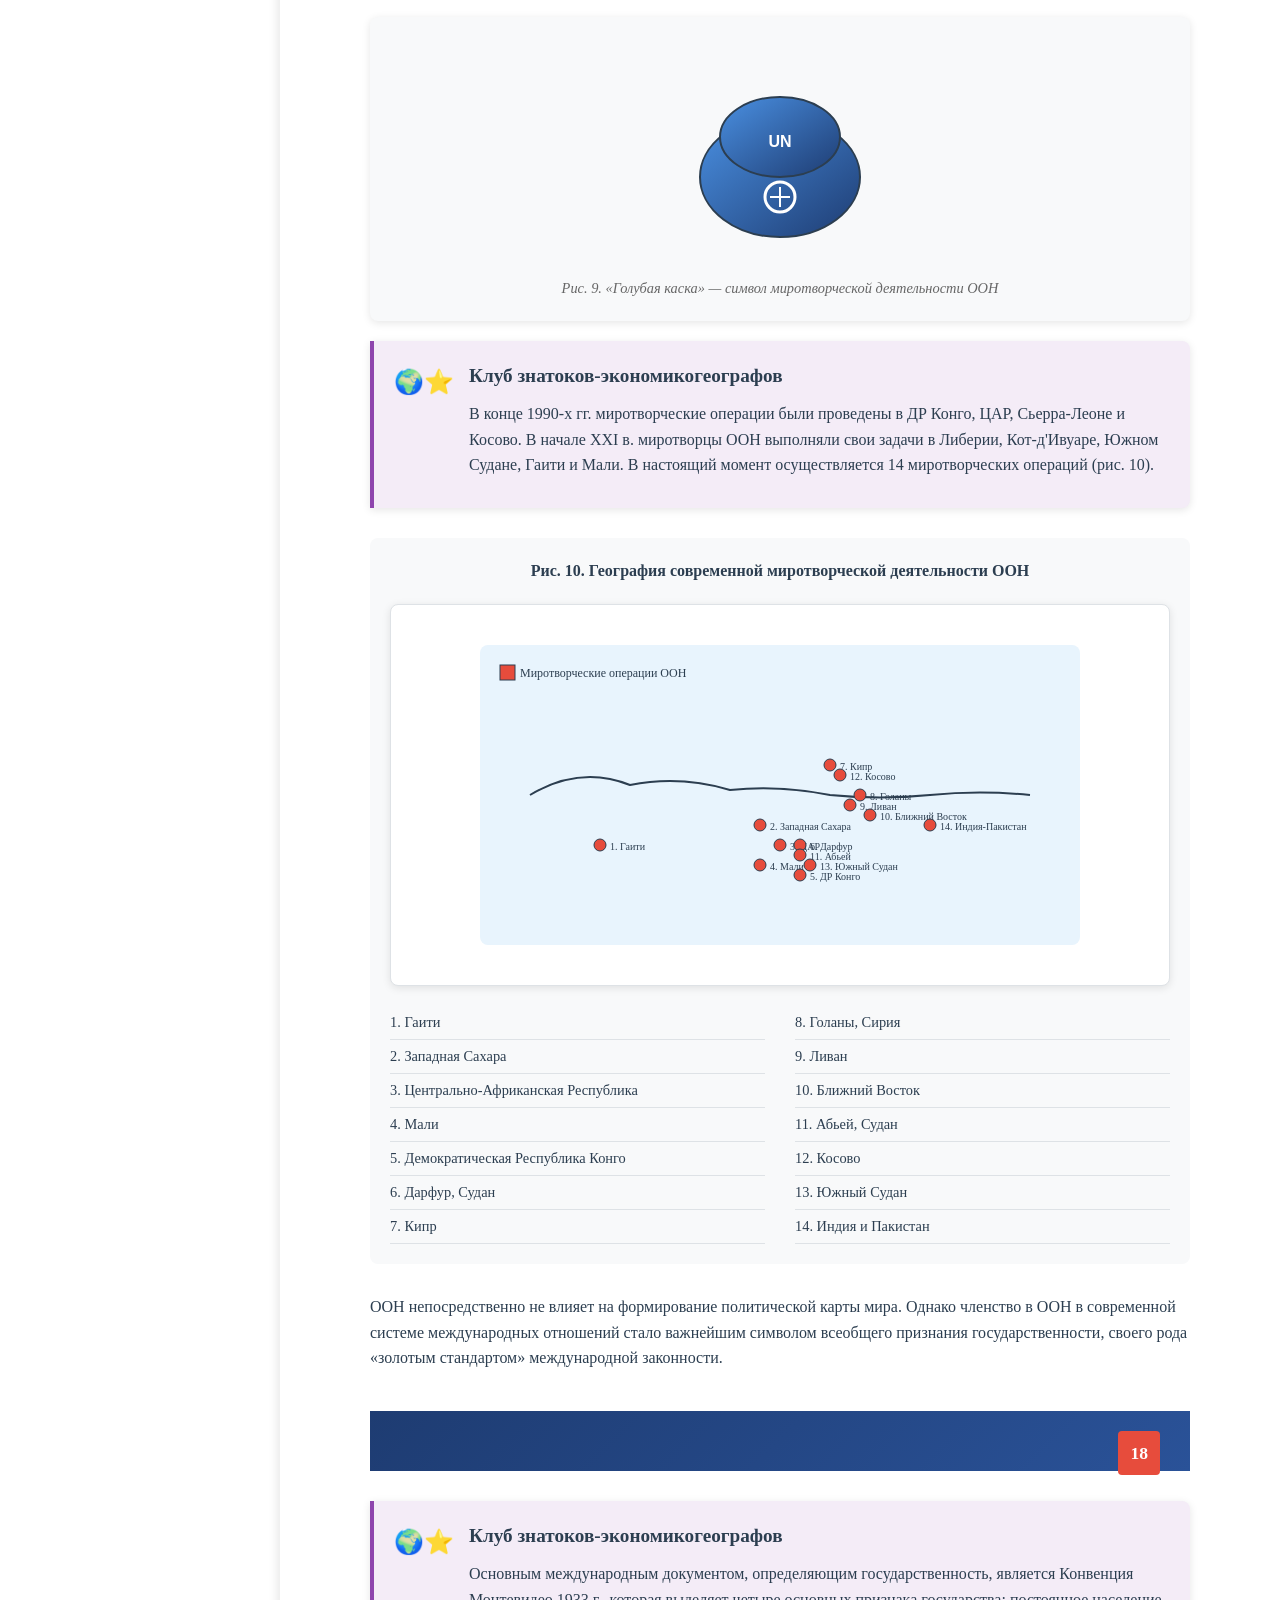
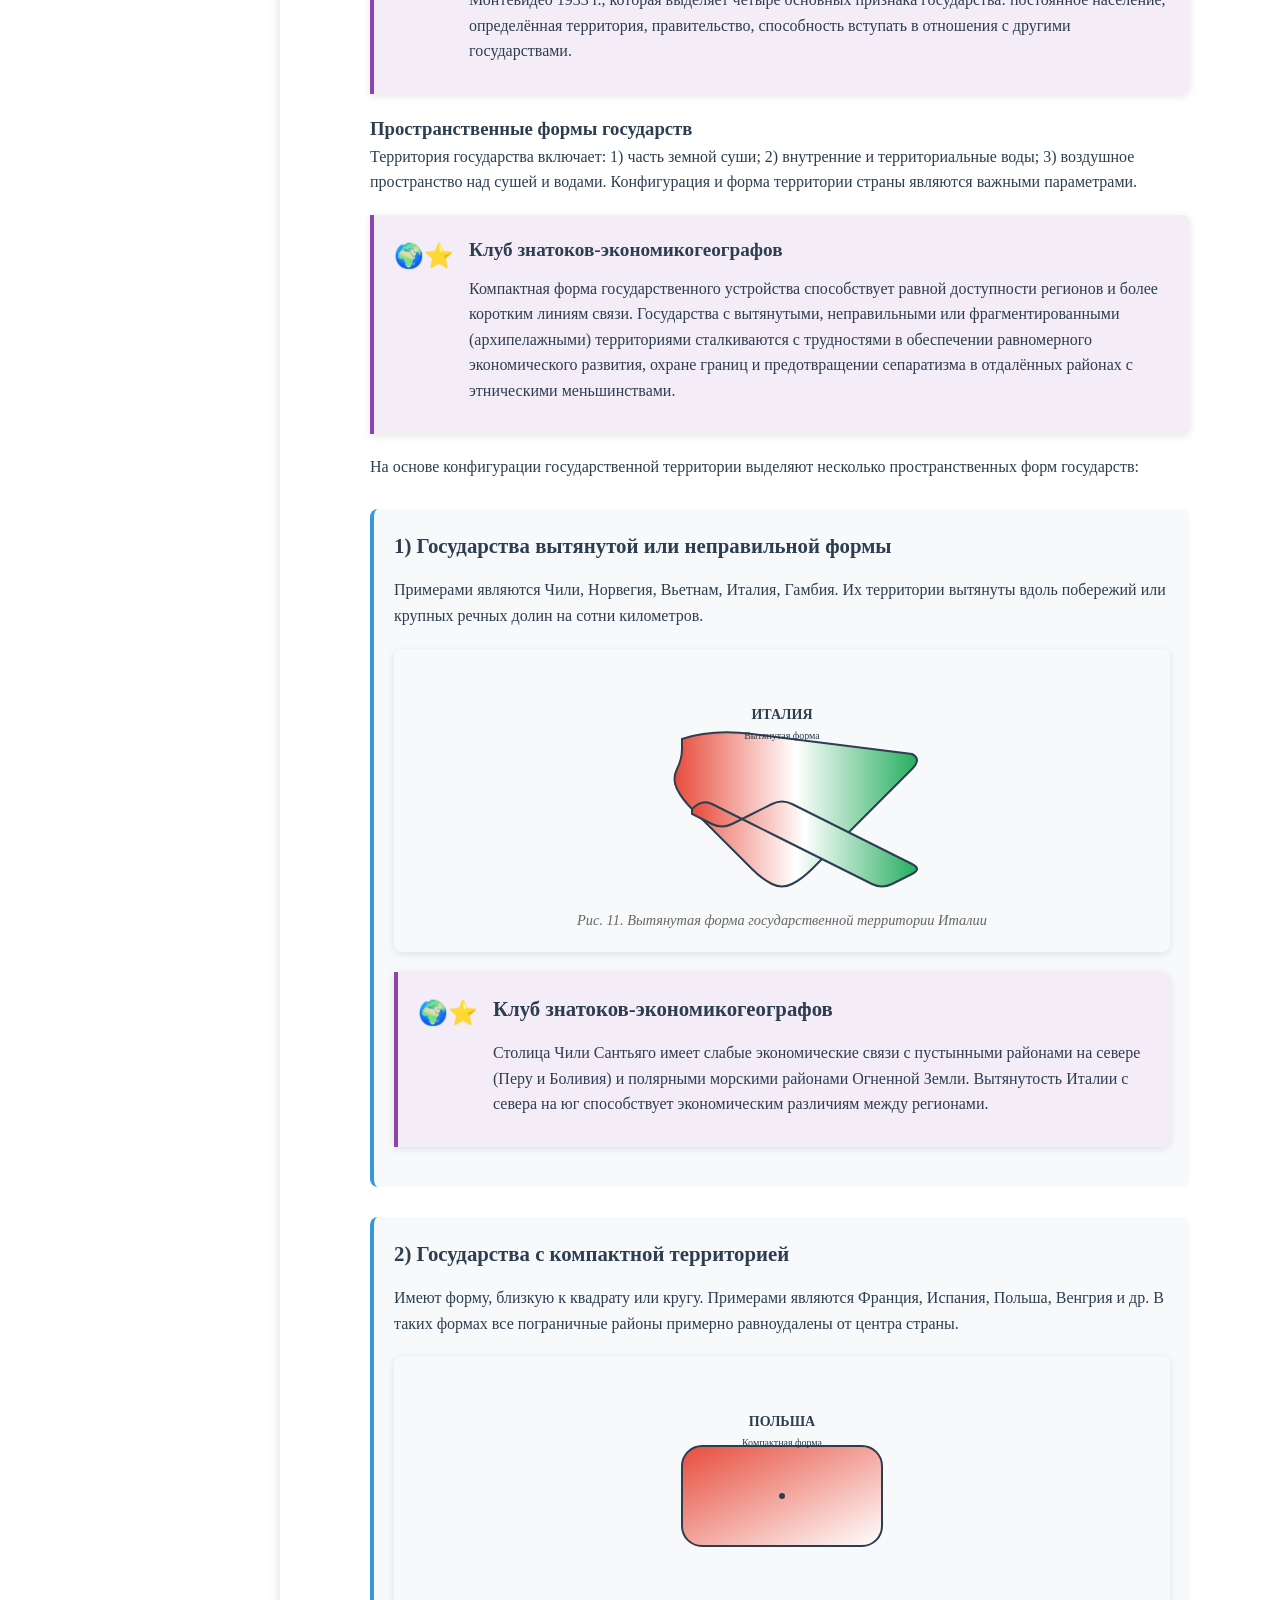
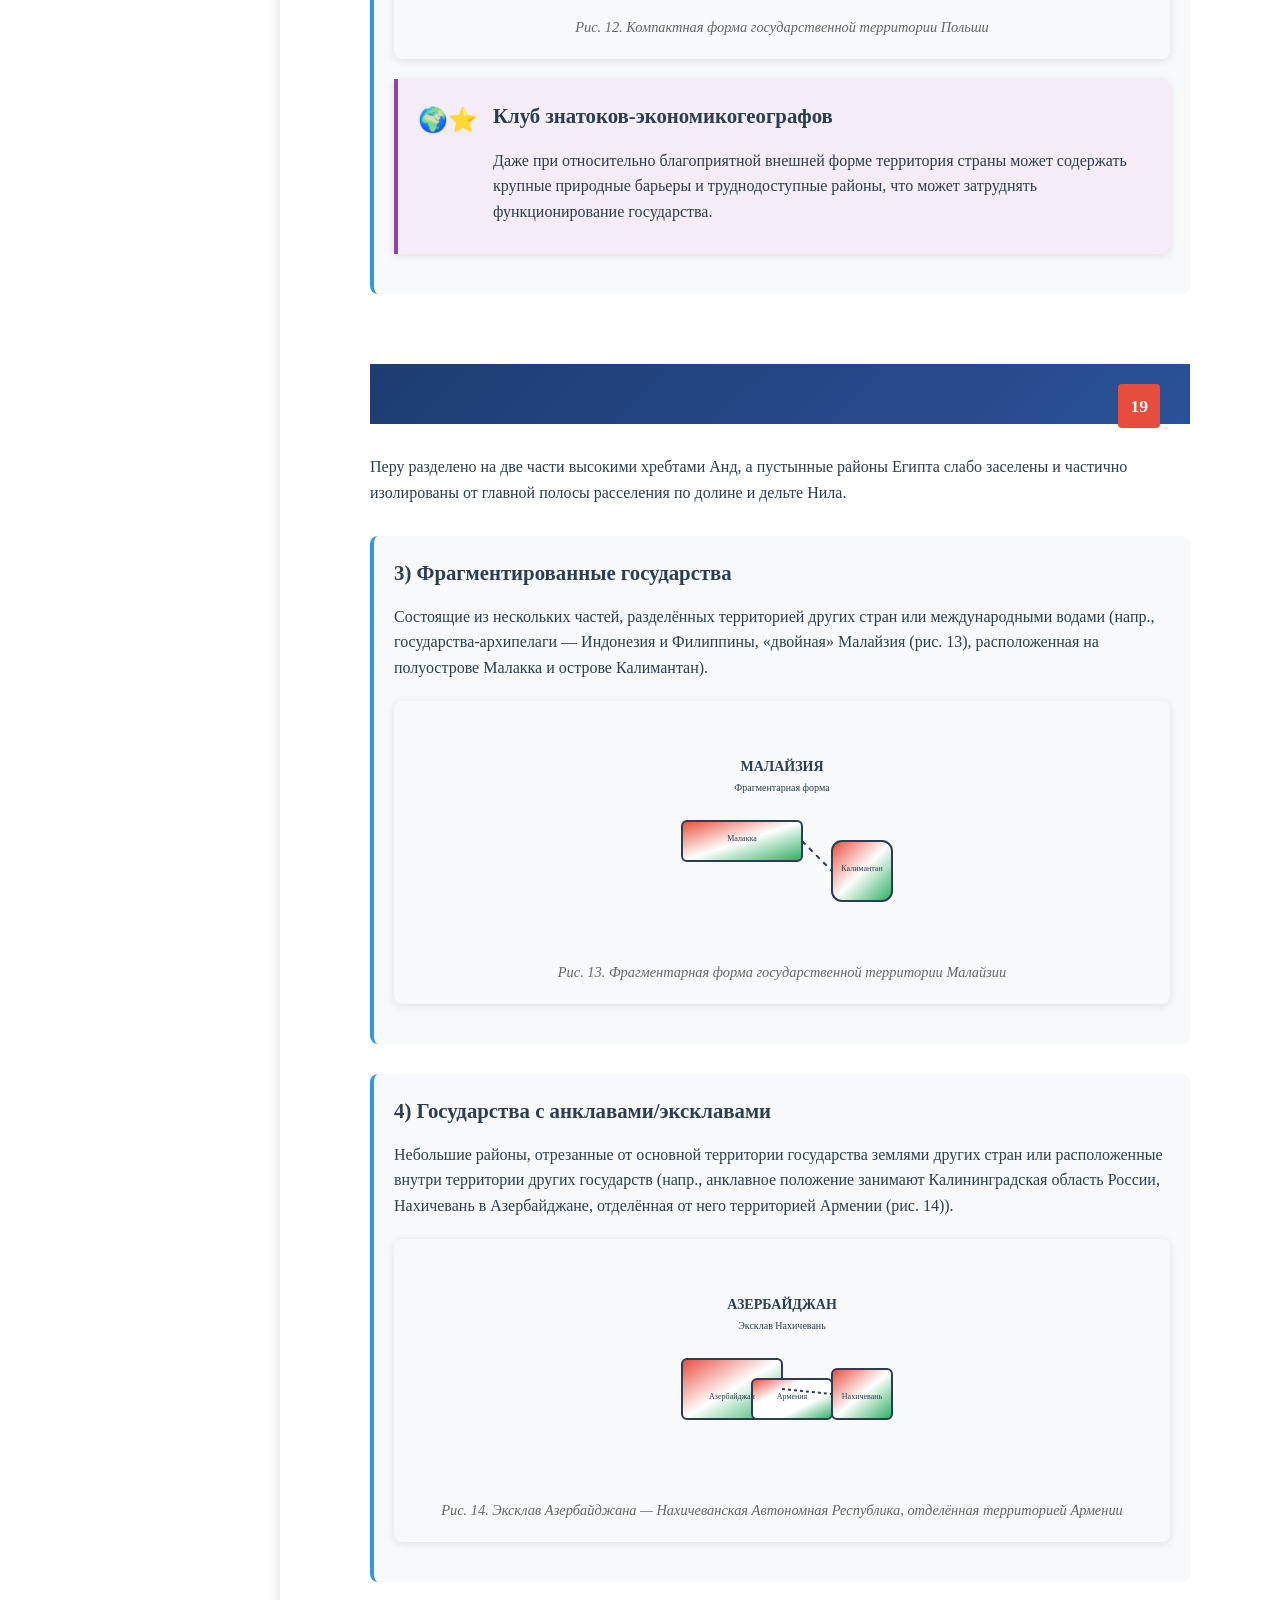
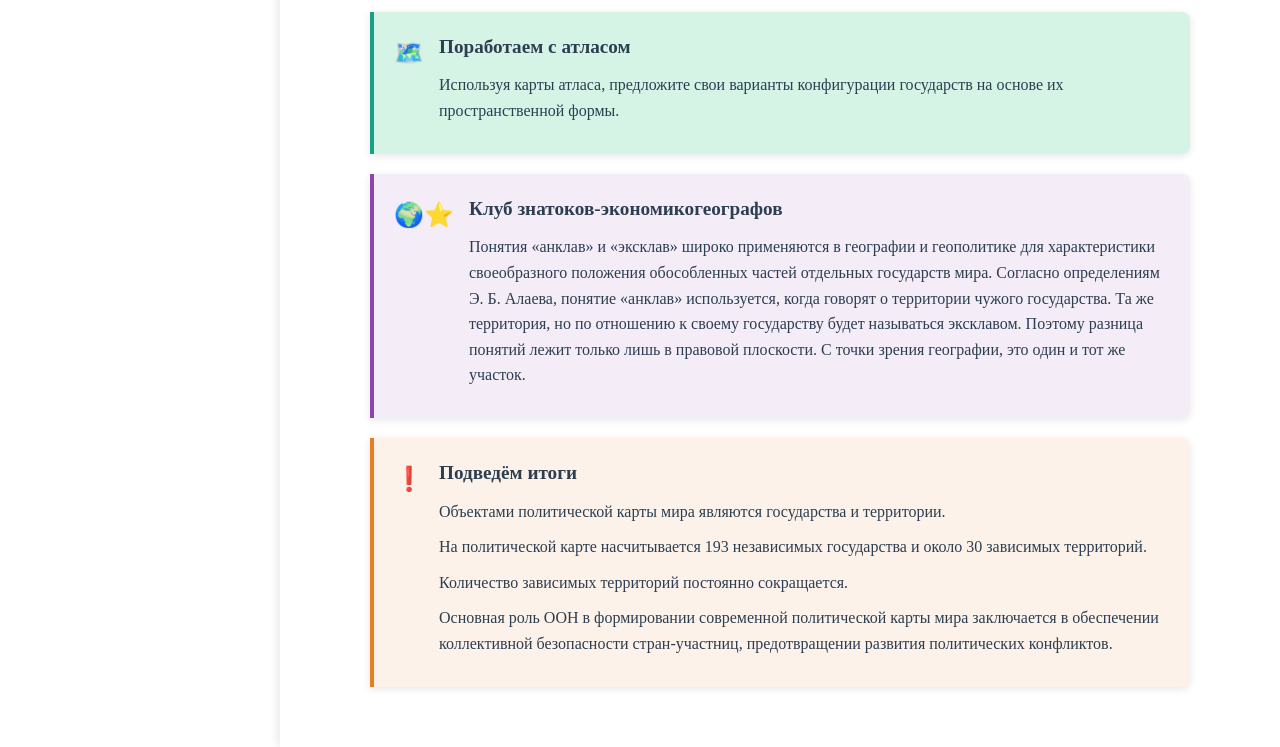
==== commit da49f2cf: "Enhance index.html with meta tags for SEO, improve SVG graphics for visual elements, and update Java" ====
--- a/index.html
+++ b/index.html
@@ -4,7 +4,15 @@
     <meta charset="UTF-8">
     <meta name="viewport" content="width=device-width, initial-scale=1.0">
     <title>Динамика политической карты мира - Онлайн учебник</title>
+    <meta name="description" content="Интерактивный онлайн учебник по географии. Тема: Динамика политической карты мира. Объекты политической карты, формы государств, миротворческие операции ООН.">
+    <meta name="keywords" content="география, политическая карта мира, государства, территории, ООН, миротворческие операции, учебник, онлайн">
+    <meta name="author" content="Ушакова Даша">
+    <meta property="og:title" content="Динамика политической карты мира - Онлайн учебник">
+    <meta property="og:description" content="Интерактивный онлайн учебник по географии. Изучайте объекты политической карты мира в удобном формате.">
+    <meta property="og:type" content="website">
+    <meta property="og:url" content="https://your-username.github.io/web-page/">
     <link rel="stylesheet" href="styles.css">
+    <link rel="icon" type="image/svg+xml" href="data:image/svg+xml,%3Csvg xmlns='http://www.w3.org/2000/svg' viewBox='0 0 100 100'%3E%3Ctext y='.9em' font-size='90'%3E🌍%3C/text%3E%3C/svg%3E">
 </head>
 <body>
     <div class="textbook-container">
@@ -218,7 +226,24 @@
 
                 <div class="figure-container">
                     <div class="figure">
-                        <div class="blue-helmet">🪖</div>
+                        <svg width="200" height="200" viewBox="0 0 200 200" style="margin: 20px auto; display: block;">
+                            <defs>
+                                <linearGradient id="helmetGradient" x1="0%" y1="0%" x2="100%" y2="100%">
+                                    <stop offset="0%" style="stop-color:#4A90E2;stop-opacity:1" />
+                                    <stop offset="100%" style="stop-color:#1e3c72;stop-opacity:1" />
+                                </linearGradient>
+                            </defs>
+                            <!-- Helmet base -->
+                            <ellipse cx="100" cy="120" rx="80" ry="60" fill="url(#helmetGradient)" stroke="#2c3e50" stroke-width="2"/>
+                            <!-- Helmet top -->
+                            <ellipse cx="100" cy="80" rx="60" ry="40" fill="url(#helmetGradient)" stroke="#2c3e50" stroke-width="2"/>
+                            <!-- UN letters -->
+                            <text x="100" y="90" text-anchor="middle" fill="white" font-family="Arial, sans-serif" font-size="16" font-weight="bold">UN</text>
+                            <!-- Peace symbol -->
+                            <circle cx="100" cy="140" r="15" fill="none" stroke="white" stroke-width="3"/>
+                            <line x1="100" y1="130" x2="100" y2="150" stroke="white" stroke-width="2"/>
+                            <line x1="90" y1="140" x2="110" y2="140" stroke="white" stroke-width="2"/>
+                        </svg>
                         <div class="figure-caption">Рис. 9. «Голубая каска» — символ миротворческой деятельности ООН</div>
                     </div>
                 </div>
@@ -233,6 +258,65 @@
 
                 <div class="peacekeeping-map">
                     <h4>Рис. 10. География современной миротворческой деятельности ООН</h4>
+                    <div class="world-map-container">
+                        <svg width="600" height="300" viewBox="0 0 600 300" style="margin: 20px auto; display: block; background: #e8f4fd; border-radius: 8px;">
+                            <!-- World map outline -->
+                            <path d="M50,150 Q100,120 150,140 Q200,130 250,145 Q300,140 350,150 Q400,155 450,150 Q500,145 550,150" 
+                                  fill="none" stroke="#2c3e50" stroke-width="2"/>
+                            
+                            <!-- Peacekeeping operation markers -->
+                            <!-- Americas -->
+                            <circle cx="120" cy="200" r="6" fill="#e74c3c" stroke="#2c3e50" stroke-width="1"/>
+                            <text x="130" y="205" font-size="10" fill="#2c3e50">1. Гаити</text>
+                            
+                            <!-- Africa -->
+                            <circle cx="280" cy="180" r="6" fill="#e74c3c" stroke="#2c3e50" stroke-width="1"/>
+                            <text x="290" y="185" font-size="10" fill="#2c3e50">2. Западная Сахара</text>
+                            
+                            <circle cx="300" cy="200" r="6" fill="#e74c3c" stroke="#2c3e50" stroke-width="1"/>
+                            <text x="310" y="205" font-size="10" fill="#2c3e50">3. ЦАР</text>
+                            
+                            <circle cx="280" cy="220" r="6" fill="#e74c3c" stroke="#2c3e50" stroke-width="1"/>
+                            <text x="290" y="225" font-size="10" fill="#2c3e50">4. Мали</text>
+                            
+                            <circle cx="320" cy="230" r="6" fill="#e74c3c" stroke="#2c3e50" stroke-width="1"/>
+                            <text x="330" y="235" font-size="10" fill="#2c3e50">5. ДР Конго</text>
+                            
+                            <circle cx="320" cy="200" r="6" fill="#e74c3c" stroke="#2c3e50" stroke-width="1"/>
+                            <text x="330" y="205" font-size="10" fill="#2c3e50">6. Дарфур</text>
+                            
+                            <circle cx="320" cy="210" r="6" fill="#e74c3c" stroke="#2c3e50" stroke-width="1"/>
+                            <text x="330" y="215" font-size="10" fill="#2c3e50">11. Абьей</text>
+                            
+                            <circle cx="330" cy="220" r="6" fill="#e74c3c" stroke="#2c3e50" stroke-width="1"/>
+                            <text x="340" y="225" font-size="10" fill="#2c3e50">13. Южный Судан</text>
+                            
+                            <!-- Europe -->
+                            <circle cx="350" cy="120" r="6" fill="#e74c3c" stroke="#2c3e50" stroke-width="1"/>
+                            <text x="360" y="125" font-size="10" fill="#2c3e50">7. Кипр</text>
+                            
+                            <circle cx="360" cy="130" r="6" fill="#e74c3c" stroke="#2c3e50" stroke-width="1"/>
+                            <text x="370" y="135" font-size="10" fill="#2c3e50">12. Косово</text>
+                            
+                            <!-- Middle East -->
+                            <circle cx="380" cy="150" r="6" fill="#e74c3c" stroke="#2c3e50" stroke-width="1"/>
+                            <text x="390" y="155" font-size="10" fill="#2c3e50">8. Голаны</text>
+                            
+                            <circle cx="370" cy="160" r="6" fill="#e74c3c" stroke="#2c3e50" stroke-width="1"/>
+                            <text x="380" y="165" font-size="10" fill="#2c3e50">9. Ливан</text>
+                            
+                            <circle cx="390" cy="170" r="6" fill="#e74c3c" stroke="#2c3e50" stroke-width="1"/>
+                            <text x="400" y="175" font-size="10" fill="#2c3e50">10. Ближний Восток</text>
+                            
+                            <!-- Asia -->
+                            <circle cx="450" cy="180" r="6" fill="#e74c3c" stroke="#2c3e50" stroke-width="1"/>
+                            <text x="460" y="185" font-size="10" fill="#2c3e50">14. Индия-Пакистан</text>
+                            
+                            <!-- Legend -->
+                            <rect x="20" y="20" width="15" height="15" fill="#e74c3c" stroke="#2c3e50"/>
+                            <text x="40" y="32" font-size="12" fill="#2c3e50">Миротворческие операции ООН</text>
+                        </svg>
+                    </div>
                     <div class="map-legend">
                         <div class="legend-column">
                             <div class="legend-item">1. Гаити</div>
@@ -291,6 +375,23 @@
                         <p>Примерами являются Чили, Норвегия, Вьетнам, Италия, Гамбия. Их территории вытянуты вдоль побережий или крупных речных долин на сотни километров.</p>
                         
                         <div class="figure-container">
+                            <svg width="300" height="200" viewBox="0 0 300 200" style="margin: 20px auto; display: block;">
+                                <defs>
+                                    <linearGradient id="italyGradient" x1="0%" y1="0%" x2="100%" y2="0%">
+                                        <stop offset="0%" style="stop-color:#e74c3c;stop-opacity:1" />
+                                        <stop offset="50%" style="stop-color:#ffffff;stop-opacity:1" />
+                                        <stop offset="100%" style="stop-color:#27ae60;stop-opacity:1" />
+                                    </linearGradient>
+                                </defs>
+                                <!-- Italy outline -->
+                                <path d="M50,50 Q80,40 120,45 Q160,50 200,55 Q240,60 280,65 Q290,70 280,80 Q270,90 260,100 Q250,110 240,120 Q230,130 220,140 Q210,150 200,160 Q190,170 180,180 Q170,190 160,195 Q150,200 140,195 Q130,190 120,180 Q110,170 100,160 Q90,150 80,140 Q70,130 60,120 Q50,110 45,100 Q40,90 45,80 Q50,70 50,60 Z" 
+                                      fill="url(#italyGradient)" stroke="#2c3e50" stroke-width="2"/>
+                                <!-- Boot shape -->
+                                <path d="M60,120 Q70,110 80,115 Q90,120 100,125 Q110,130 120,135 Q130,140 140,145 Q150,150 160,155 Q170,160 180,165 Q190,170 200,175 Q210,180 220,185 Q230,190 240,195 Q250,200 260,195 Q270,190 280,185 Q290,180 280,175 Q270,170 260,165 Q250,160 240,155 Q230,150 220,145 Q210,140 200,135 Q190,130 180,125 Q170,120 160,115 Q150,110 140,115 Q130,120 120,125 Q110,130 100,135 Q90,140 80,135 Q70,130 60,125 Z" 
+                                      fill="url(#italyGradient)" stroke="#2c3e50" stroke-width="2"/>
+                                <text x="150" y="30" text-anchor="middle" font-size="14" fill="#2c3e50" font-weight="bold">ИТАЛИЯ</text>
+                                <text x="150" y="50" text-anchor="middle" font-size="10" fill="#2c3e50">Вытянутая форма</text>
+                            </svg>
                             <div class="figure-caption">Рис. 11. Вытянутая форма государственной территории Италии</div>
                         </div>
 
@@ -308,6 +409,21 @@
                         <p>Имеют форму, близкую к квадрату или кругу. Примерами являются Франция, Испания, Польша, Венгрия и др. В таких формах все пограничные районы примерно равноудалены от центра страны.</p>
                         
                         <div class="figure-container">
+                            <svg width="300" height="200" viewBox="0 0 300 200" style="margin: 20px auto; display: block;">
+                                <defs>
+                                    <linearGradient id="polandGradient" x1="0%" y1="0%" x2="100%" y2="100%">
+                                        <stop offset="0%" style="stop-color:#e74c3c;stop-opacity:1" />
+                                        <stop offset="100%" style="stop-color:#ffffff;stop-opacity:1" />
+                                    </linearGradient>
+                                </defs>
+                                <!-- Poland outline -->
+                                <rect x="50" y="50" width="200" height="100" rx="20" ry="20" 
+                                      fill="url(#polandGradient)" stroke="#2c3e50" stroke-width="2"/>
+                                <!-- Central point -->
+                                <circle cx="150" cy="100" r="3" fill="#2c3e50"/>
+                                <text x="150" y="30" text-anchor="middle" font-size="14" fill="#2c3e50" font-weight="bold">ПОЛЬША</text>
+                                <text x="150" y="50" text-anchor="middle" font-size="10" fill="#2c3e50">Компактная форма</text>
+                            </svg>
                             <div class="figure-caption">Рис. 12. Компактная форма государственной территории Польши</div>
                         </div>
 
@@ -336,6 +452,27 @@
                         <p>Состоящие из нескольких частей, разделённых территорией других стран или международными водами (напр., государства-архипелаги — Индонезия и Филиппины, «двойная» Малайзия (рис. 13), расположенная на полуострове Малакка и острове Калимантан).</p>
                         
                         <div class="figure-container">
+                            <svg width="300" height="200" viewBox="0 0 300 200" style="margin: 20px auto; display: block;">
+                                <defs>
+                                    <linearGradient id="malaysiaGradient" x1="0%" y1="0%" x2="100%" y2="100%">
+                                        <stop offset="0%" style="stop-color:#e74c3c;stop-opacity:1" />
+                                        <stop offset="50%" style="stop-color:#ffffff;stop-opacity:1" />
+                                        <stop offset="100%" style="stop-color:#27ae60;stop-opacity:1" />
+                                    </linearGradient>
+                                </defs>
+                                <!-- Main Malaysia (Malay Peninsula) -->
+                                <rect x="50" y="80" width="120" height="40" rx="5" ry="5" 
+                                      fill="url(#malaysiaGradient)" stroke="#2c3e50" stroke-width="2"/>
+                                <!-- East Malaysia (Borneo) -->
+                                <rect x="200" y="100" width="60" height="60" rx="10" ry="10" 
+                                      fill="url(#malaysiaGradient)" stroke="#2c3e50" stroke-width="2"/>
+                                <!-- Connection line -->
+                                <line x1="170" y1="100" x2="200" y2="130" stroke="#2c3e50" stroke-width="2" stroke-dasharray="5,5"/>
+                                <text x="150" y="30" text-anchor="middle" font-size="14" fill="#2c3e50" font-weight="bold">МАЛАЙЗИЯ</text>
+                                <text x="150" y="50" text-anchor="middle" font-size="10" fill="#2c3e50">Фрагментарная форма</text>
+                                <text x="110" y="100" text-anchor="middle" font-size="8" fill="#2c3e50">Малакка</text>
+                                <text x="230" y="130" text-anchor="middle" font-size="8" fill="#2c3e50">Калимантан</text>
+                            </svg>
                             <div class="figure-caption">Рис. 13. Фрагментарная форма государственной территории Малайзии</div>
                         </div>
                     </div>
@@ -345,6 +482,37 @@
                         <p>Небольшие районы, отрезанные от основной территории государства землями других стран или расположенные внутри территории других государств (напр., анклавное положение занимают Калининградская область России, Нахичевань в Азербайджане, отделённая от него территорией Армении (рис. 14)).</p>
                         
                         <div class="figure-container">
+                            <svg width="300" height="200" viewBox="0 0 300 200" style="margin: 20px auto; display: block;">
+                                <defs>
+                                    <linearGradient id="azerbaijanGradient" x1="0%" y1="0%" x2="100%" y2="100%">
+                                        <stop offset="0%" style="stop-color:#e74c3c;stop-opacity:1" />
+                                        <stop offset="50%" style="stop-color:#ffffff;stop-opacity:1" />
+                                        <stop offset="100%" style="stop-color:#27ae60;stop-opacity:1" />
+                                    </linearGradient>
+                                    <linearGradient id="armeniaGradient" x1="0%" y1="0%" x2="100%" y2="100%">
+                                        <stop offset="0%" style="stop-color:#e74c3c;stop-opacity:1" />
+                                        <stop offset="33%" style="stop-color:#ffffff;stop-opacity:1" />
+                                        <stop offset="66%" style="stop-color:#ffffff;stop-opacity:1" />
+                                        <stop offset="100%" style="stop-color:#27ae60;stop-opacity:1" />
+                                    </linearGradient>
+                                </defs>
+                                <!-- Main Azerbaijan -->
+                                <rect x="50" y="80" width="100" height="60" rx="5" ry="5" 
+                                      fill="url(#azerbaijanGradient)" stroke="#2c3e50" stroke-width="2"/>
+                                <!-- Armenia (separating the territories) -->
+                                <rect x="120" y="100" width="80" height="40" rx="5" ry="5" 
+                                      fill="url(#armeniaGradient)" stroke="#2c3e50" stroke-width="2"/>
+                                <!-- Nakhchivan exclave -->
+                                <rect x="200" y="90" width="60" height="50" rx="5" ry="5" 
+                                      fill="url(#azerbaijanGradient)" stroke="#2c3e50" stroke-width="2"/>
+                                <!-- Connection line -->
+                                <line x1="150" y1="110" x2="200" y2="115" stroke="#2c3e50" stroke-width="2" stroke-dasharray="3,3"/>
+                                <text x="150" y="30" text-anchor="middle" font-size="14" fill="#2c3e50" font-weight="bold">АЗЕРБАЙДЖАН</text>
+                                <text x="150" y="50" text-anchor="middle" font-size="10" fill="#2c3e50">Эксклав Нахичевань</text>
+                                <text x="100" y="120" text-anchor="middle" font-size="8" fill="#2c3e50">Азербайджан</text>
+                                <text x="160" y="120" text-anchor="middle" font-size="8" fill="#2c3e50">Армения</text>
+                                <text x="230" y="120" text-anchor="middle" font-size="8" fill="#2c3e50">Нахичевань</text>
+                            </svg>
                             <div class="figure-caption">Рис. 14. Эксклав Азербайджана — Нахичеванская Автономная Республика, отделённая территорией Армении</div>
                         </div>
                     </div>
--- a/styles.css
+++ b/styles.css
@@ -8,8 +8,8 @@
 body {
     font-family: 'Times New Roman', serif;
     line-height: 1.6;
-    color: #333;
-    background: #f8f9fa;
+    color: #2c3e50;
+    background: #ffffff;
     min-height: 100vh;
 }
 
@@ -93,9 +93,10 @@
 .textbook-content {
     flex: 1;
     margin-left: 280px;
-    background: white;
+    background: #ffffff;
     min-height: 100vh;
     padding: 0;
+    box-shadow: -2px 0 10px rgba(0,0,0,0.1);
 }
 
 /* Page Header */
@@ -151,6 +152,7 @@
     line-height: 1.7;
     margin-bottom: 15px;
     text-align: justify;
+    color: #2c3e50;
 }
 
 /* Special Boxes */
@@ -170,6 +172,20 @@
     display: flex;
     align-items: flex-start;
     gap: 15px;
+    box-shadow: 0 2px 8px rgba(0,0,0,0.1);
+    transition: transform 0.2s ease, box-shadow 0.2s ease;
+}
+
+.recall-box:hover,
+.question-box:hover,
+.interconnected-box:hover,
+.belarus-box:hover,
+.atlas-box:hover,
+.expert-club:hover,
+.dictionary-box:hover,
+.summary-box:hover {
+    transform: translateY(-2px);
+    box-shadow: 0 4px 12px rgba(0,0,0,0.15);
 }
 
 .recall-box {
@@ -327,6 +343,32 @@
     padding: 20px;
     background: #f8f9fa;
     border-radius: 8px;
+    box-shadow: 0 2px 8px rgba(0,0,0,0.1);
+    transition: transform 0.2s ease, box-shadow 0.2s ease;
+}
+
+.figure-container:hover {
+    transform: translateY(-2px);
+    box-shadow: 0 4px 12px rgba(0,0,0,0.15);
+}
+
+/* World Map Container */
+.world-map-container {
+    background: #ffffff;
+    border-radius: 8px;
+    padding: 20px;
+    margin: 20px 0;
+    box-shadow: 0 2px 8px rgba(0,0,0,0.1);
+    border: 1px solid #dee2e6;
+}
+
+/* SVG Animations */
+svg {
+    transition: transform 0.3s ease;
+}
+
+svg:hover {
+    transform: scale(1.02);
 }
 
 .blue-helmet {
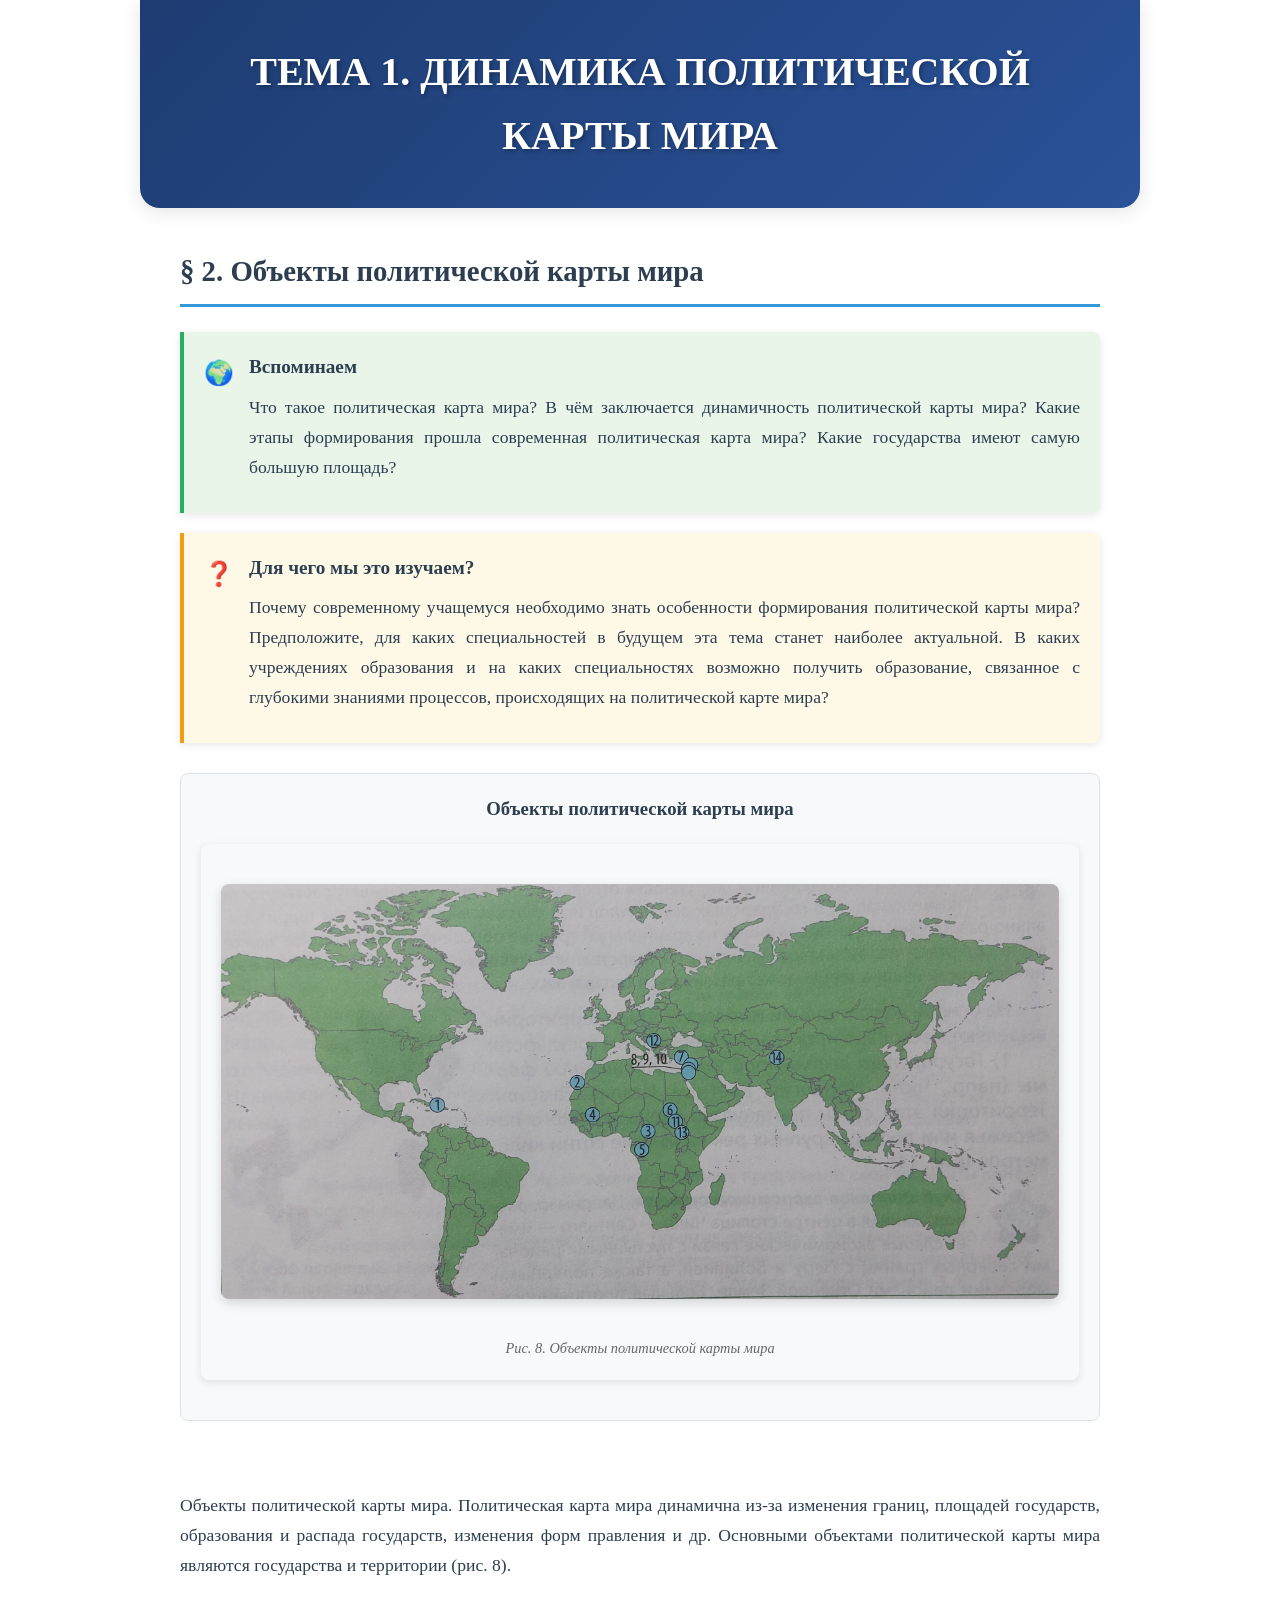
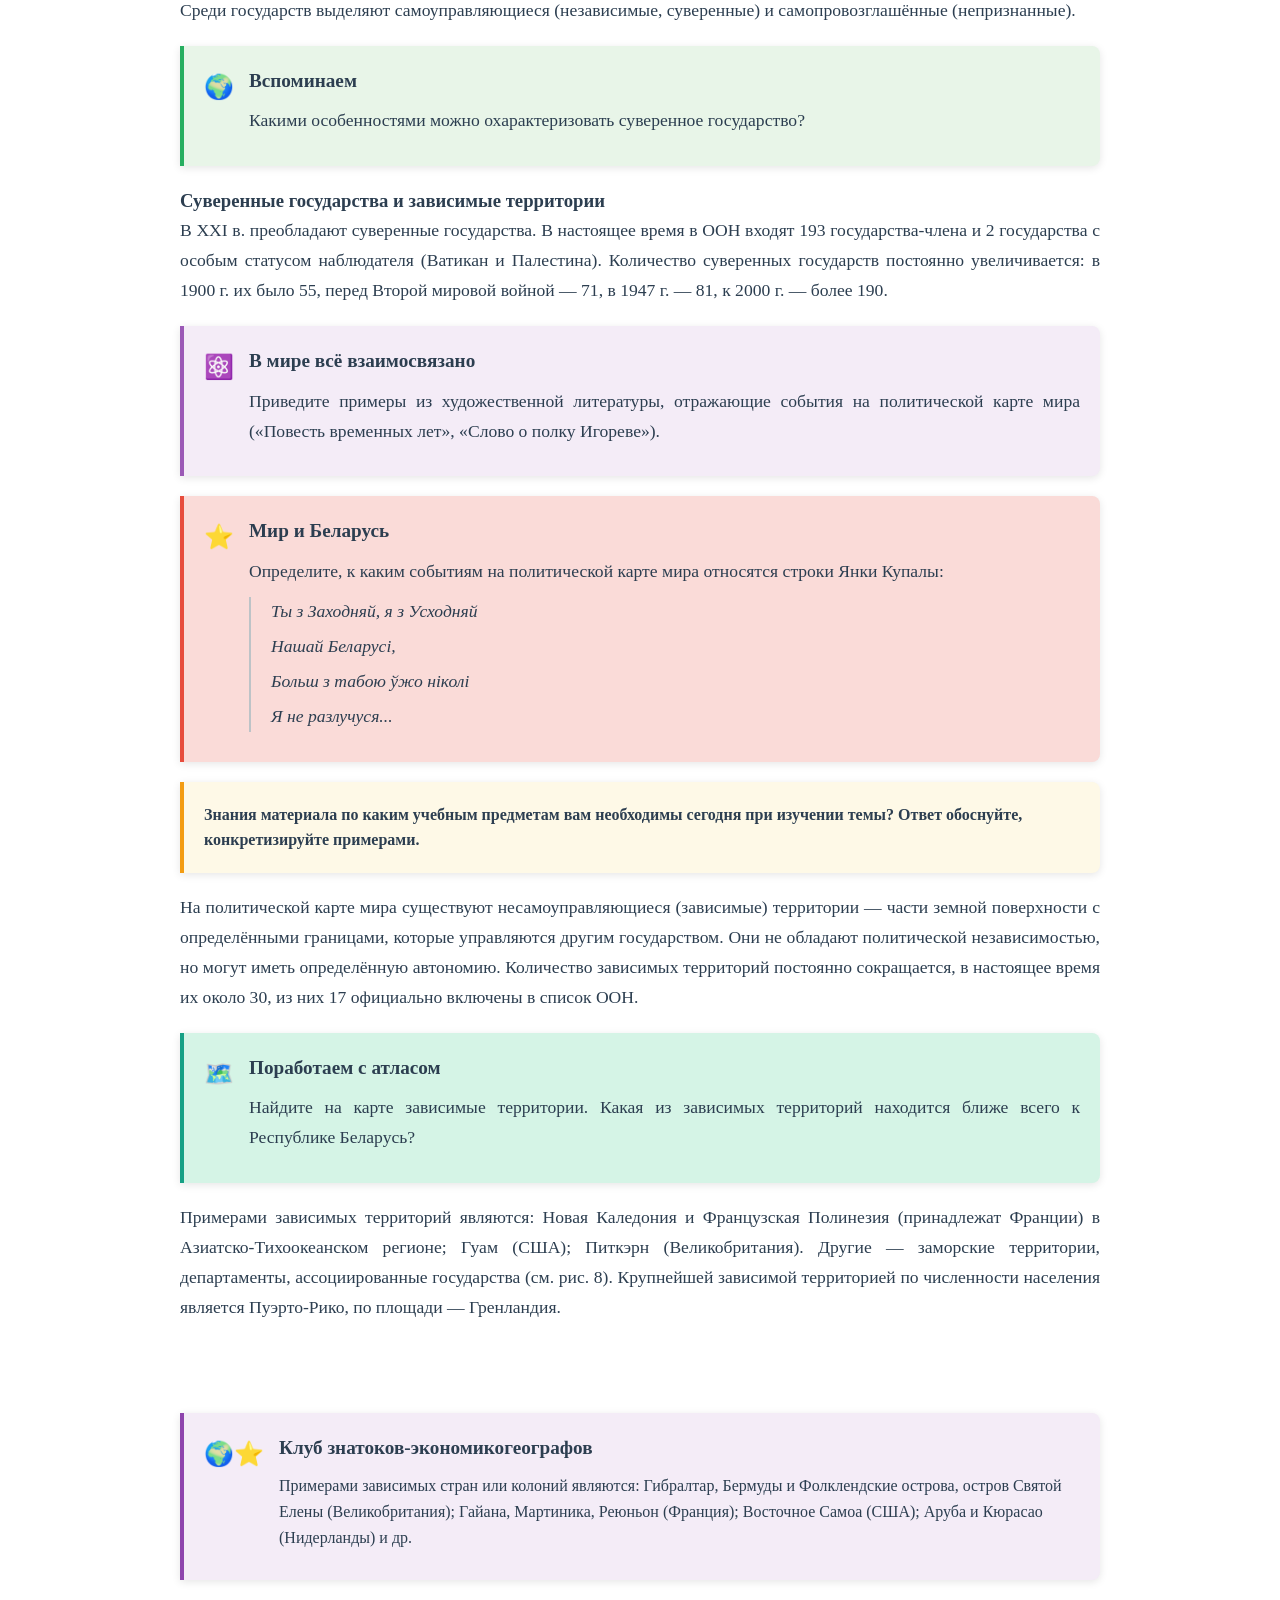
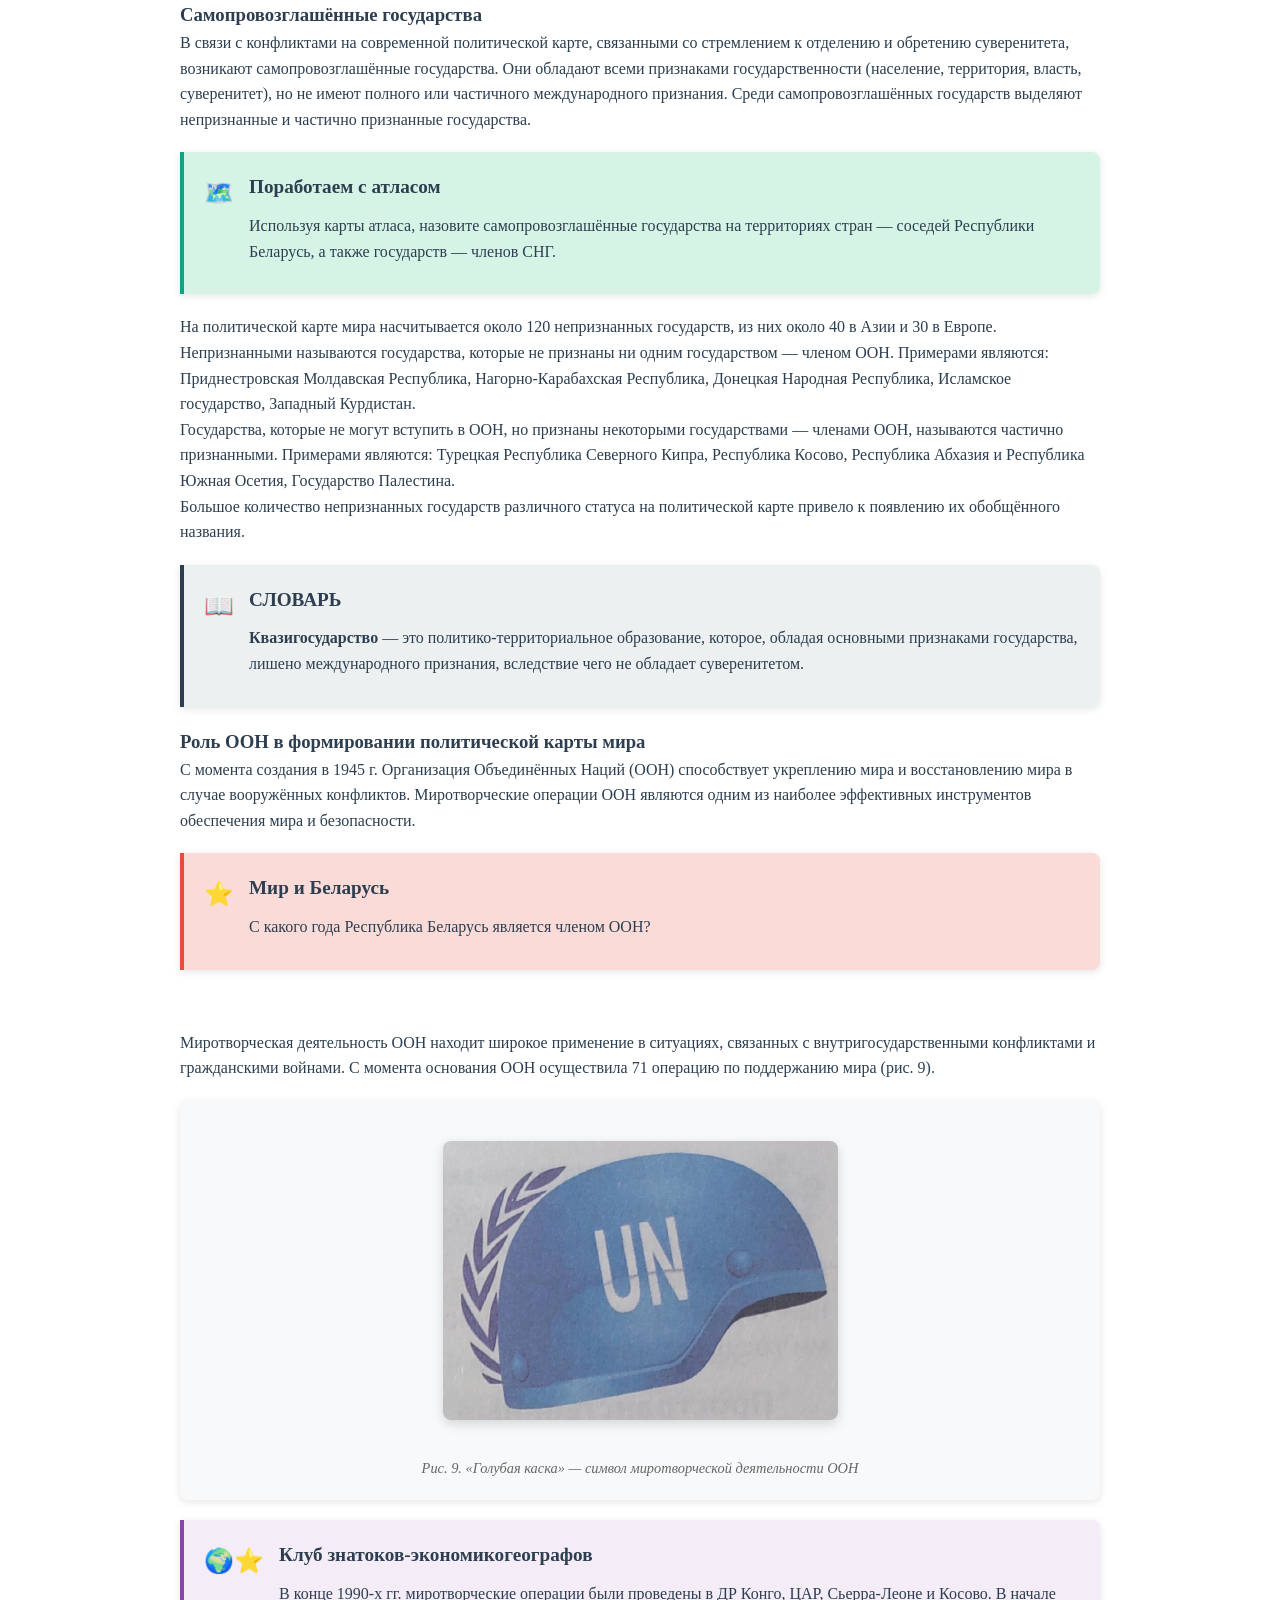
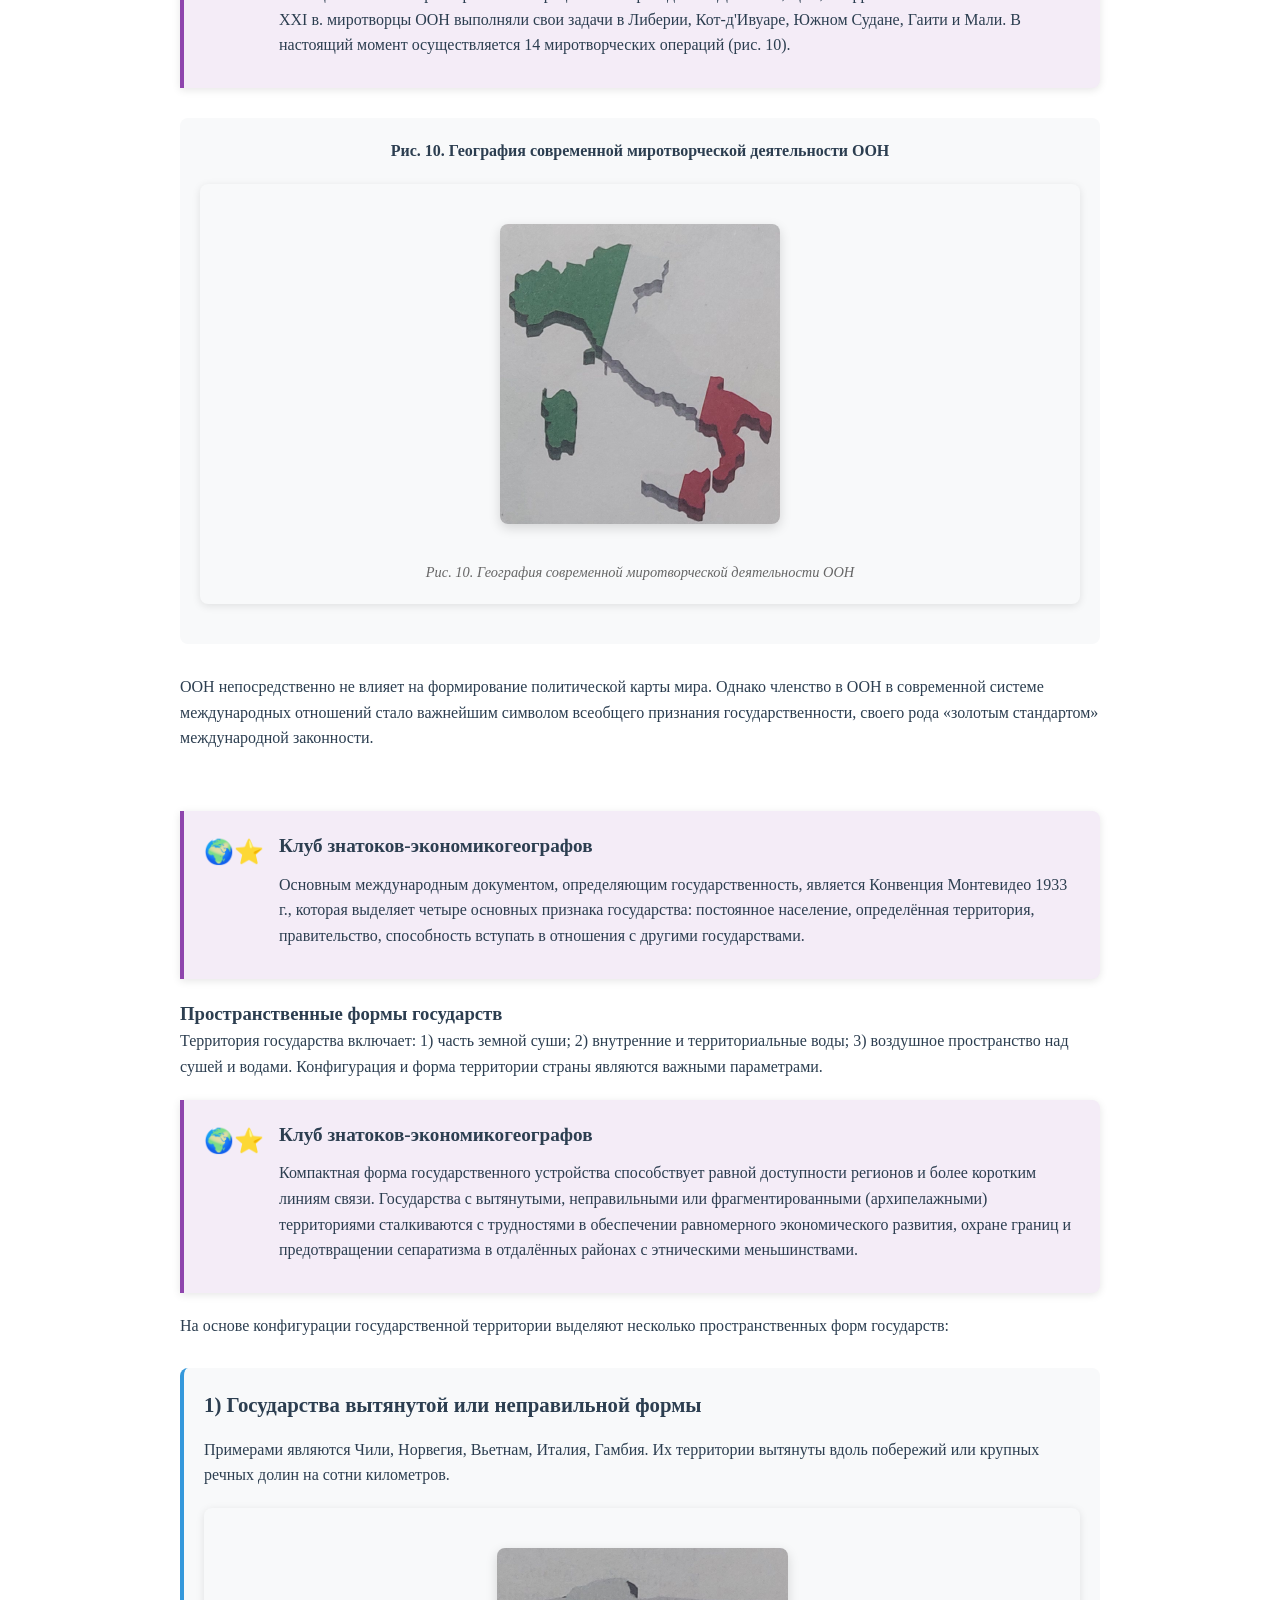
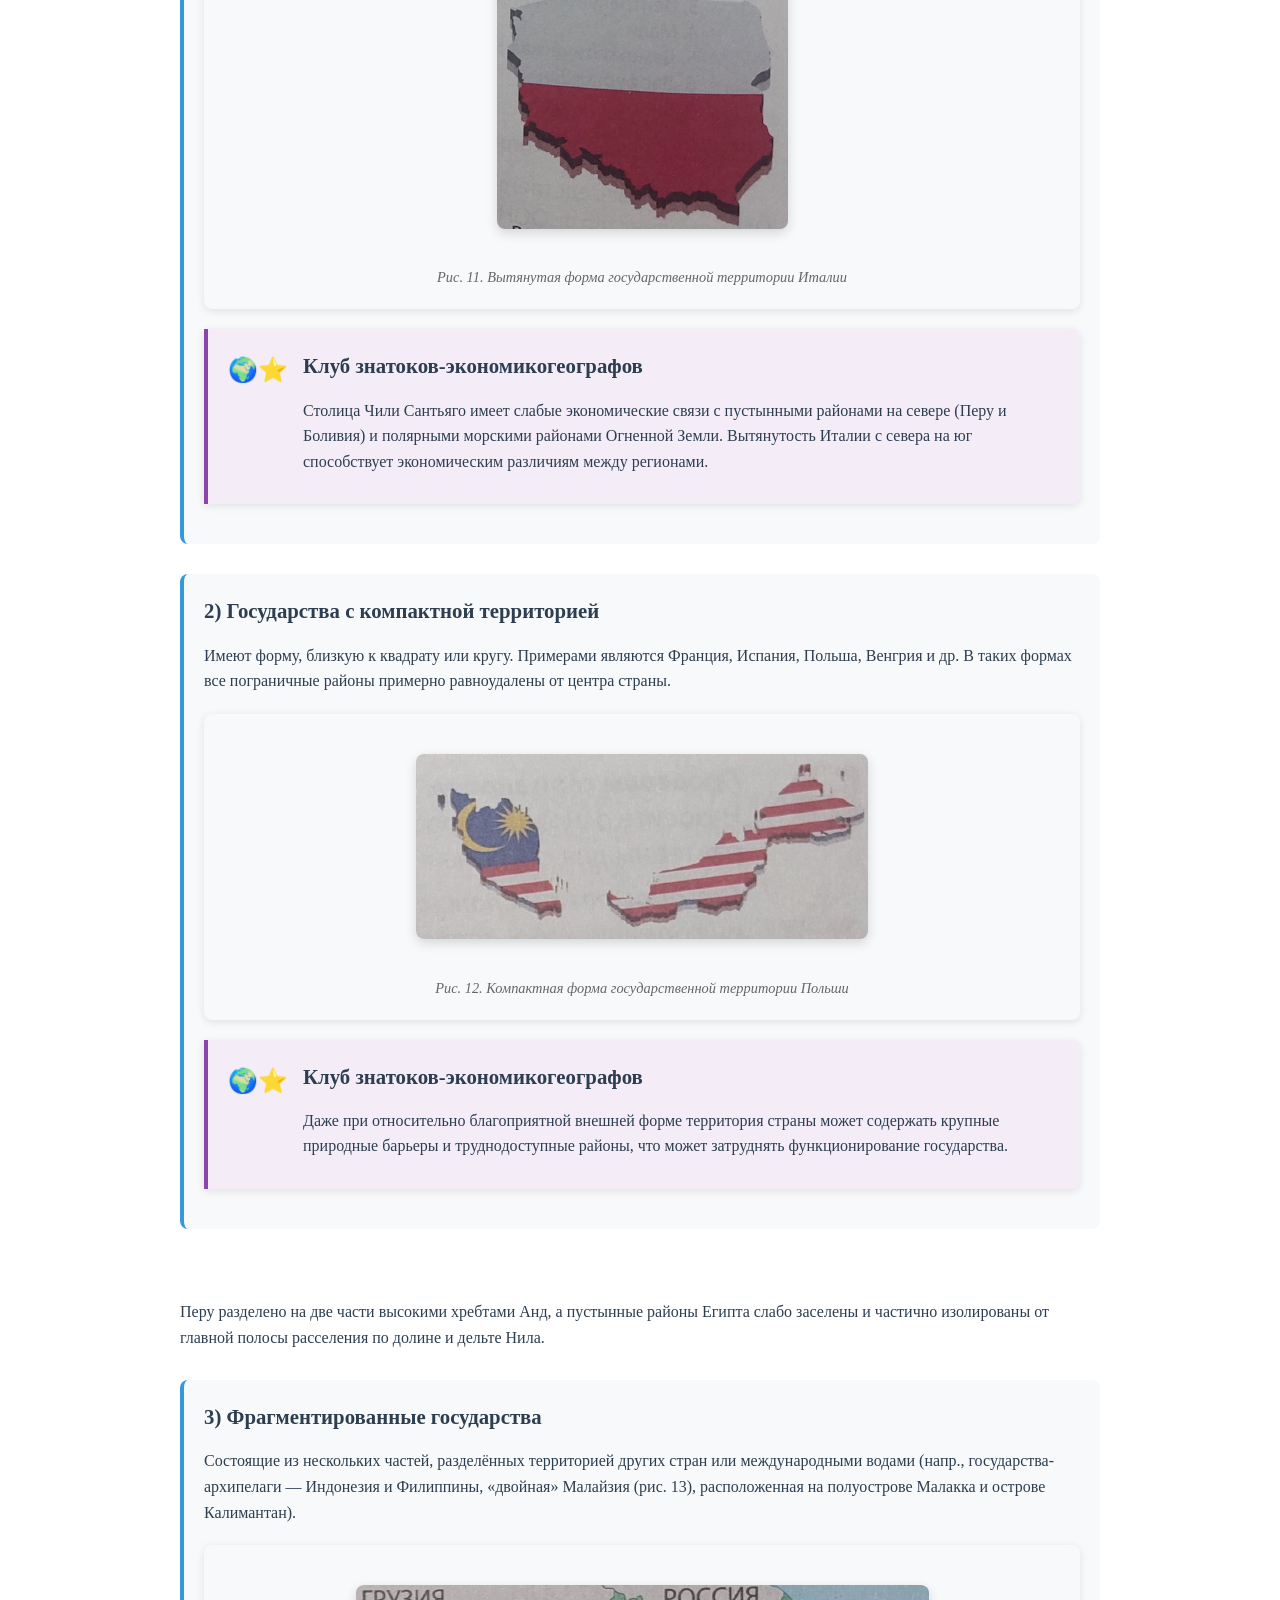
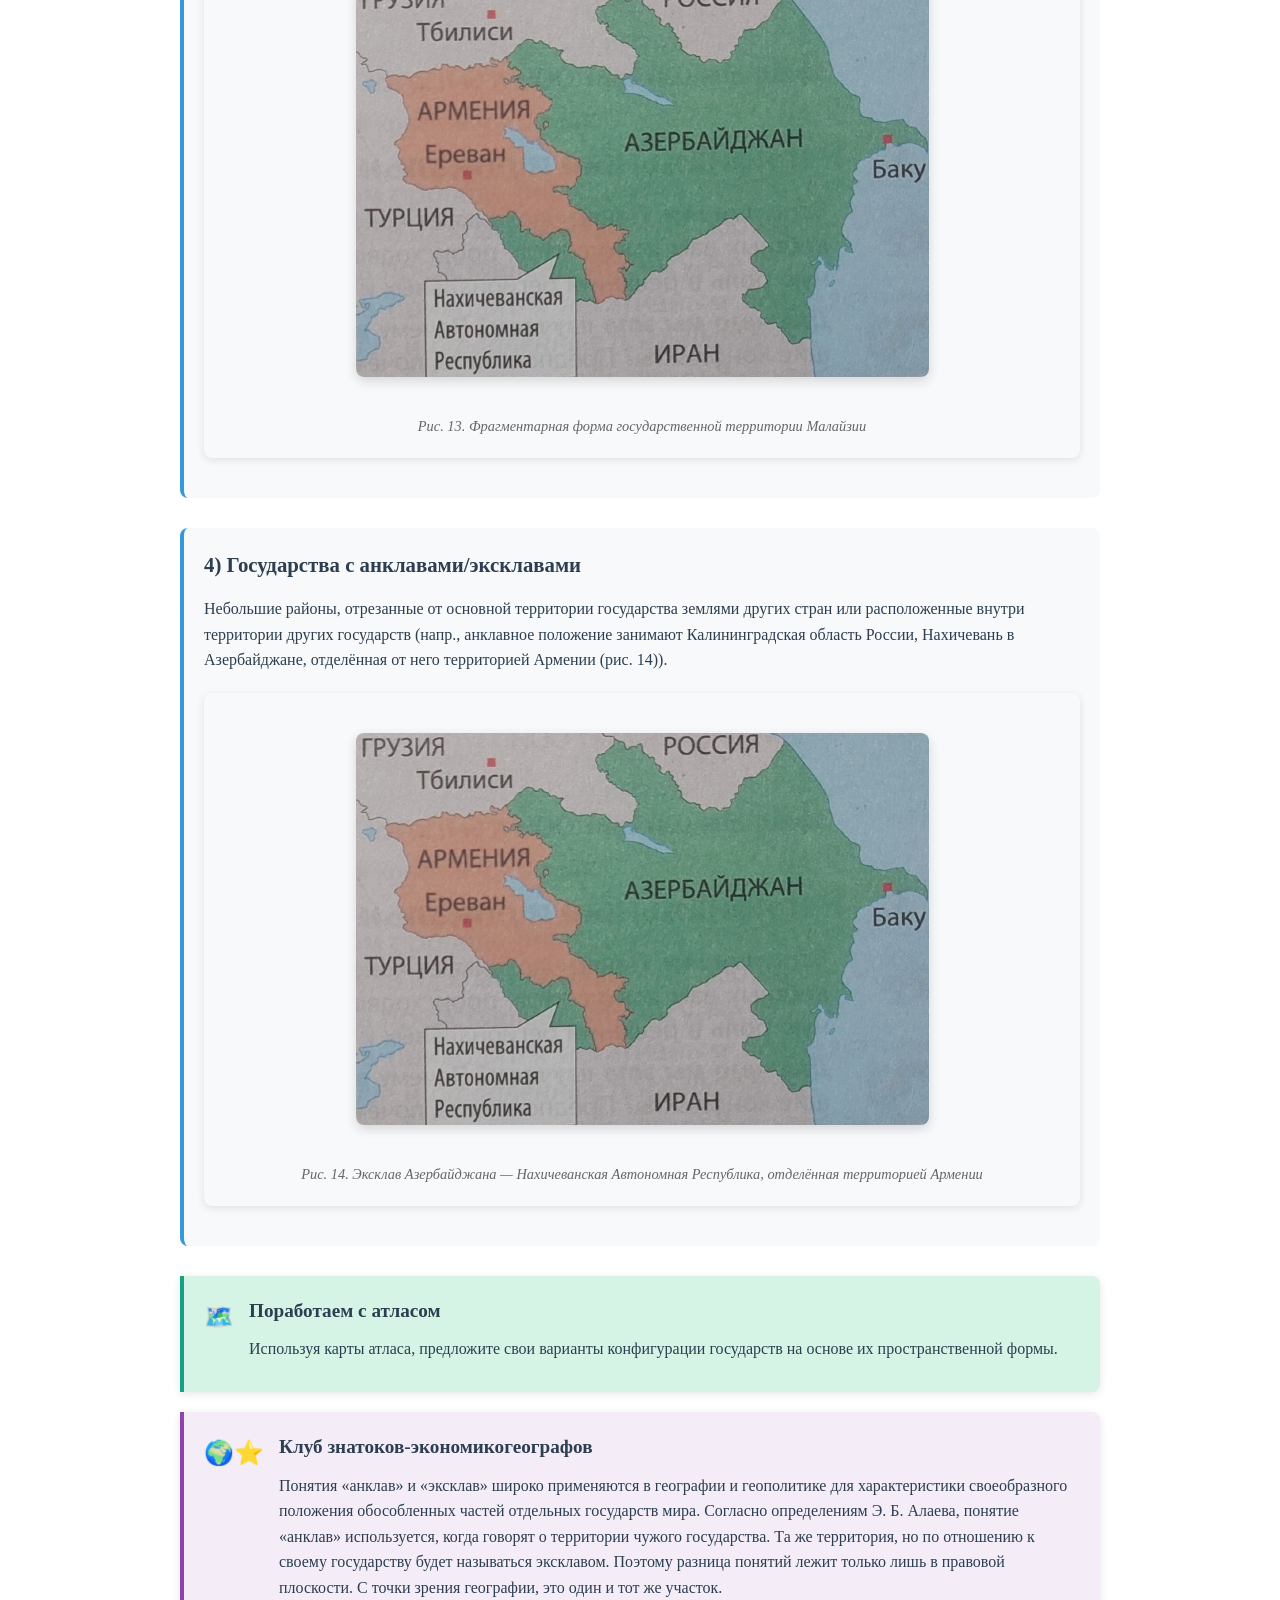
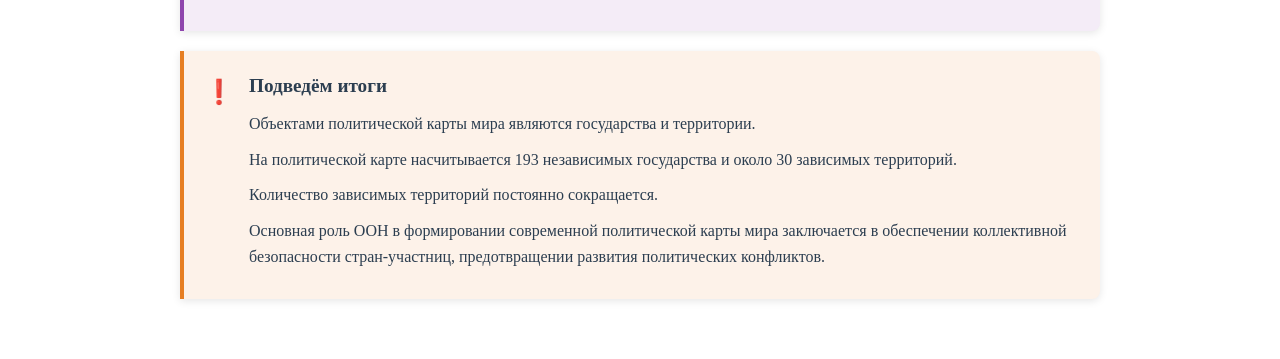
==== commit fc894a6c: "Refactor index.html to remove sidebar navigation and related JavaScript functionality; replace SVG g" ====
--- a/index.html
+++ b/index.html
@@ -16,28 +16,9 @@
 </head>
 <body>
     <div class="textbook-container">
-        <!-- Navigation Sidebar -->
-        <nav class="sidebar">
-            <div class="sidebar-header">
-                <h2>Содержание</h2>
-                <button class="sidebar-toggle" id="sidebarToggle">☰</button>
-            </div>
-            <div class="sidebar-content">
-                <div class="chapter">
-                    <h3>ТЕМА 1. ДИНАМИКА ПОЛИТИЧЕСКОЙ КАРТЫ МИРА</h3>
-                    <ul class="sections">
-                        <li><a href="#section1" class="nav-link active">§ 1. Политическая карта мира</a></li>
-                        <li><a href="#section2" class="nav-link">§ 2. Объекты политической карты мира</a></li>
-                        <li><a href="#section3" class="nav-link">§ 3. Региональные и локальные конфликты</a></li>
-                    </ul>
-                </div>
-            </div>
-        </nav>
-
         <!-- Main Content -->
         <main class="textbook-content">
             <div class="page-header">
-                <div class="page-number">14</div>
                 <h1 class="main-title">ТЕМА 1. ДИНАМИКА ПОЛИТИЧЕСКОЙ КАРТЫ МИРА</h1>
             </div>
 
@@ -65,49 +46,15 @@
 
                 <div class="diagram-container">
                     <h3>Объекты политической карты мира</h3>
-                    <div class="diagram">
-                        <div class="diagram-item main">
-                            <h4>Государства</h4>
-                            <div class="sub-items">
-                                <div class="sub-item">самоуправляющиеся (независимые/суверенные)</div>
-                                <div class="sub-item">самопровозглашённые (непризнанные)</div>
-                            </div>
-                        </div>
-                        <div class="diagram-item main">
-                            <h4>Территории</h4>
-                            <div class="sub-items">
-                                <div class="sub-item">
-                                    <strong>несамоуправляющиеся (зависимые)</strong>
-                                    <ul>
-                                        <li>колонии, официально включённые в список ООН</li>
-                                        <li>территории, не включённые в перечень ООН — «заморские департаменты/территории» управляющих ими государств</li>
-                                    </ul>
-                                    <div class="examples">
-                                        <strong>Примеры в истории:</strong>
-                                        <p>доминионы; протектораты; кондоминиумы; заморские департаменты и территории; ассоциированные государства и др.</p>
-                                    </div>
-                                </div>
-                                <div class="sub-item">
-                                    <strong>международные</strong>
-                                    <ul>
-                                        <li>Антарктика</li>
-                                        <li>открытое море</li>
-                                        <li>дно морей и океанов за пределами национальной юрисдикции</li>
-                                        <li>космическое пространство и др.</li>
-                                    </ul>
-                                </div>
-                            </div>
-                        </div>
-                    </div>
-                    <div class="figure-caption">Рис. 8. Объекты политической карты мира</div>
+                    <div class="figure-container">
+                        <img src="pics/1.png" alt="Объекты политической карты мира" class="textbook-image">
+                        <div class="figure-caption">Рис. 8. Объекты политической карты мира</div>
+                    </div>
                 </div>
             </section>
 
             <!-- Page 15 Content -->
             <section class="textbook-section">
-                <div class="page-header">
-                    <div class="page-number">15</div>
-                </div>
                 
                 <div class="content-block">
                     <p>Объекты политической карты мира. Политическая карта мира динамична из-за изменения границ, площадей государств, образования и распада государств, изменения форм правления и др. Основными объектами политической карты мира являются государства и территории (рис. 8).</p>
@@ -167,9 +114,6 @@
 
             <!-- Page 16 Content -->
             <section class="textbook-section">
-                <div class="page-header">
-                    <div class="page-number">16</div>
-                </div>
 
                 <div class="expert-club">
                     <div class="icon">🌍⭐</div>
@@ -218,34 +162,12 @@
 
             <!-- Page 17 Content -->
             <section class="textbook-section">
-                <div class="page-header">
-                    <div class="page-number">17</div>
-                </div>
 
                 <p>Миротворческая деятельность ООН находит широкое применение в ситуациях, связанных с внутригосударственными конфликтами и гражданскими войнами. С момента основания ООН осуществила 71 операцию по поддержанию мира (рис. 9).</p>
 
                 <div class="figure-container">
-                    <div class="figure">
-                        <svg width="200" height="200" viewBox="0 0 200 200" style="margin: 20px auto; display: block;">
-                            <defs>
-                                <linearGradient id="helmetGradient" x1="0%" y1="0%" x2="100%" y2="100%">
-                                    <stop offset="0%" style="stop-color:#4A90E2;stop-opacity:1" />
-                                    <stop offset="100%" style="stop-color:#1e3c72;stop-opacity:1" />
-                                </linearGradient>
-                            </defs>
-                            <!-- Helmet base -->
-                            <ellipse cx="100" cy="120" rx="80" ry="60" fill="url(#helmetGradient)" stroke="#2c3e50" stroke-width="2"/>
-                            <!-- Helmet top -->
-                            <ellipse cx="100" cy="80" rx="60" ry="40" fill="url(#helmetGradient)" stroke="#2c3e50" stroke-width="2"/>
-                            <!-- UN letters -->
-                            <text x="100" y="90" text-anchor="middle" fill="white" font-family="Arial, sans-serif" font-size="16" font-weight="bold">UN</text>
-                            <!-- Peace symbol -->
-                            <circle cx="100" cy="140" r="15" fill="none" stroke="white" stroke-width="3"/>
-                            <line x1="100" y1="130" x2="100" y2="150" stroke="white" stroke-width="2"/>
-                            <line x1="90" y1="140" x2="110" y2="140" stroke="white" stroke-width="2"/>
-                        </svg>
-                        <div class="figure-caption">Рис. 9. «Голубая каска» — символ миротворческой деятельности ООН</div>
-                    </div>
+                    <img src="pics/2.png" alt="Голубая каска ООН" class="textbook-image">
+                    <div class="figure-caption">Рис. 9. «Голубая каска» — символ миротворческой деятельности ООН</div>
                 </div>
 
                 <div class="expert-club">
@@ -258,84 +180,9 @@
 
                 <div class="peacekeeping-map">
                     <h4>Рис. 10. География современной миротворческой деятельности ООН</h4>
-                    <div class="world-map-container">
-                        <svg width="600" height="300" viewBox="0 0 600 300" style="margin: 20px auto; display: block; background: #e8f4fd; border-radius: 8px;">
-                            <!-- World map outline -->
-                            <path d="M50,150 Q100,120 150,140 Q200,130 250,145 Q300,140 350,150 Q400,155 450,150 Q500,145 550,150" 
-                                  fill="none" stroke="#2c3e50" stroke-width="2"/>
-                            
-                            <!-- Peacekeeping operation markers -->
-                            <!-- Americas -->
-                            <circle cx="120" cy="200" r="6" fill="#e74c3c" stroke="#2c3e50" stroke-width="1"/>
-                            <text x="130" y="205" font-size="10" fill="#2c3e50">1. Гаити</text>
-                            
-                            <!-- Africa -->
-                            <circle cx="280" cy="180" r="6" fill="#e74c3c" stroke="#2c3e50" stroke-width="1"/>
-                            <text x="290" y="185" font-size="10" fill="#2c3e50">2. Западная Сахара</text>
-                            
-                            <circle cx="300" cy="200" r="6" fill="#e74c3c" stroke="#2c3e50" stroke-width="1"/>
-                            <text x="310" y="205" font-size="10" fill="#2c3e50">3. ЦАР</text>
-                            
-                            <circle cx="280" cy="220" r="6" fill="#e74c3c" stroke="#2c3e50" stroke-width="1"/>
-                            <text x="290" y="225" font-size="10" fill="#2c3e50">4. Мали</text>
-                            
-                            <circle cx="320" cy="230" r="6" fill="#e74c3c" stroke="#2c3e50" stroke-width="1"/>
-                            <text x="330" y="235" font-size="10" fill="#2c3e50">5. ДР Конго</text>
-                            
-                            <circle cx="320" cy="200" r="6" fill="#e74c3c" stroke="#2c3e50" stroke-width="1"/>
-                            <text x="330" y="205" font-size="10" fill="#2c3e50">6. Дарфур</text>
-                            
-                            <circle cx="320" cy="210" r="6" fill="#e74c3c" stroke="#2c3e50" stroke-width="1"/>
-                            <text x="330" y="215" font-size="10" fill="#2c3e50">11. Абьей</text>
-                            
-                            <circle cx="330" cy="220" r="6" fill="#e74c3c" stroke="#2c3e50" stroke-width="1"/>
-                            <text x="340" y="225" font-size="10" fill="#2c3e50">13. Южный Судан</text>
-                            
-                            <!-- Europe -->
-                            <circle cx="350" cy="120" r="6" fill="#e74c3c" stroke="#2c3e50" stroke-width="1"/>
-                            <text x="360" y="125" font-size="10" fill="#2c3e50">7. Кипр</text>
-                            
-                            <circle cx="360" cy="130" r="6" fill="#e74c3c" stroke="#2c3e50" stroke-width="1"/>
-                            <text x="370" y="135" font-size="10" fill="#2c3e50">12. Косово</text>
-                            
-                            <!-- Middle East -->
-                            <circle cx="380" cy="150" r="6" fill="#e74c3c" stroke="#2c3e50" stroke-width="1"/>
-                            <text x="390" y="155" font-size="10" fill="#2c3e50">8. Голаны</text>
-                            
-                            <circle cx="370" cy="160" r="6" fill="#e74c3c" stroke="#2c3e50" stroke-width="1"/>
-                            <text x="380" y="165" font-size="10" fill="#2c3e50">9. Ливан</text>
-                            
-                            <circle cx="390" cy="170" r="6" fill="#e74c3c" stroke="#2c3e50" stroke-width="1"/>
-                            <text x="400" y="175" font-size="10" fill="#2c3e50">10. Ближний Восток</text>
-                            
-                            <!-- Asia -->
-                            <circle cx="450" cy="180" r="6" fill="#e74c3c" stroke="#2c3e50" stroke-width="1"/>
-                            <text x="460" y="185" font-size="10" fill="#2c3e50">14. Индия-Пакистан</text>
-                            
-                            <!-- Legend -->
-                            <rect x="20" y="20" width="15" height="15" fill="#e74c3c" stroke="#2c3e50"/>
-                            <text x="40" y="32" font-size="12" fill="#2c3e50">Миротворческие операции ООН</text>
-                        </svg>
-                    </div>
-                    <div class="map-legend">
-                        <div class="legend-column">
-                            <div class="legend-item">1. Гаити</div>
-                            <div class="legend-item">2. Западная Сахара</div>
-                            <div class="legend-item">3. Центрально-Африканская Республика</div>
-                            <div class="legend-item">4. Мали</div>
-                            <div class="legend-item">5. Демократическая Республика Конго</div>
-                            <div class="legend-item">6. Дарфур, Судан</div>
-                            <div class="legend-item">7. Кипр</div>
-                        </div>
-                        <div class="legend-column">
-                            <div class="legend-item">8. Голаны, Сирия</div>
-                            <div class="legend-item">9. Ливан</div>
-                            <div class="legend-item">10. Ближний Восток</div>
-                            <div class="legend-item">11. Абьей, Судан</div>
-                            <div class="legend-item">12. Косово</div>
-                            <div class="legend-item">13. Южный Судан</div>
-                            <div class="legend-item">14. Индия и Пакистан</div>
-                        </div>
+                    <div class="figure-container">
+                        <img src="pics/3.png" alt="География миротворческой деятельности ООН" class="textbook-image">
+                        <div class="figure-caption">Рис. 10. География современной миротворческой деятельности ООН</div>
                     </div>
                 </div>
 
@@ -344,9 +191,6 @@
 
             <!-- Page 18 Content -->
             <section class="textbook-section">
-                <div class="page-header">
-                    <div class="page-number">18</div>
-                </div>
 
                 <div class="expert-club">
                     <div class="icon">🌍⭐</div>
@@ -375,23 +219,7 @@
                         <p>Примерами являются Чили, Норвегия, Вьетнам, Италия, Гамбия. Их территории вытянуты вдоль побережий или крупных речных долин на сотни километров.</p>
                         
                         <div class="figure-container">
-                            <svg width="300" height="200" viewBox="0 0 300 200" style="margin: 20px auto; display: block;">
-                                <defs>
-                                    <linearGradient id="italyGradient" x1="0%" y1="0%" x2="100%" y2="0%">
-                                        <stop offset="0%" style="stop-color:#e74c3c;stop-opacity:1" />
-                                        <stop offset="50%" style="stop-color:#ffffff;stop-opacity:1" />
-                                        <stop offset="100%" style="stop-color:#27ae60;stop-opacity:1" />
-                                    </linearGradient>
-                                </defs>
-                                <!-- Italy outline -->
-                                <path d="M50,50 Q80,40 120,45 Q160,50 200,55 Q240,60 280,65 Q290,70 280,80 Q270,90 260,100 Q250,110 240,120 Q230,130 220,140 Q210,150 200,160 Q190,170 180,180 Q170,190 160,195 Q150,200 140,195 Q130,190 120,180 Q110,170 100,160 Q90,150 80,140 Q70,130 60,120 Q50,110 45,100 Q40,90 45,80 Q50,70 50,60 Z" 
-                                      fill="url(#italyGradient)" stroke="#2c3e50" stroke-width="2"/>
-                                <!-- Boot shape -->
-                                <path d="M60,120 Q70,110 80,115 Q90,120 100,125 Q110,130 120,135 Q130,140 140,145 Q150,150 160,155 Q170,160 180,165 Q190,170 200,175 Q210,180 220,185 Q230,190 240,195 Q250,200 260,195 Q270,190 280,185 Q290,180 280,175 Q270,170 260,165 Q250,160 240,155 Q230,150 220,145 Q210,140 200,135 Q190,130 180,125 Q170,120 160,115 Q150,110 140,115 Q130,120 120,125 Q110,130 100,135 Q90,140 80,135 Q70,130 60,125 Z" 
-                                      fill="url(#italyGradient)" stroke="#2c3e50" stroke-width="2"/>
-                                <text x="150" y="30" text-anchor="middle" font-size="14" fill="#2c3e50" font-weight="bold">ИТАЛИЯ</text>
-                                <text x="150" y="50" text-anchor="middle" font-size="10" fill="#2c3e50">Вытянутая форма</text>
-                            </svg>
+                            <img src="pics/4.png" alt="Вытянутая форма территории Италии" class="textbook-image">
                             <div class="figure-caption">Рис. 11. Вытянутая форма государственной территории Италии</div>
                         </div>
 
@@ -409,21 +237,7 @@
                         <p>Имеют форму, близкую к квадрату или кругу. Примерами являются Франция, Испания, Польша, Венгрия и др. В таких формах все пограничные районы примерно равноудалены от центра страны.</p>
                         
                         <div class="figure-container">
-                            <svg width="300" height="200" viewBox="0 0 300 200" style="margin: 20px auto; display: block;">
-                                <defs>
-                                    <linearGradient id="polandGradient" x1="0%" y1="0%" x2="100%" y2="100%">
-                                        <stop offset="0%" style="stop-color:#e74c3c;stop-opacity:1" />
-                                        <stop offset="100%" style="stop-color:#ffffff;stop-opacity:1" />
-                                    </linearGradient>
-                                </defs>
-                                <!-- Poland outline -->
-                                <rect x="50" y="50" width="200" height="100" rx="20" ry="20" 
-                                      fill="url(#polandGradient)" stroke="#2c3e50" stroke-width="2"/>
-                                <!-- Central point -->
-                                <circle cx="150" cy="100" r="3" fill="#2c3e50"/>
-                                <text x="150" y="30" text-anchor="middle" font-size="14" fill="#2c3e50" font-weight="bold">ПОЛЬША</text>
-                                <text x="150" y="50" text-anchor="middle" font-size="10" fill="#2c3e50">Компактная форма</text>
-                            </svg>
+                            <img src="pics/5.png" alt="Компактная форма территории Польши" class="textbook-image">
                             <div class="figure-caption">Рис. 12. Компактная форма государственной территории Польши</div>
                         </div>
 
@@ -440,9 +254,6 @@
 
             <!-- Page 19 Content -->
             <section class="textbook-section">
-                <div class="page-header">
-                    <div class="page-number">19</div>
-                </div>
 
                 <p>Перу разделено на две части высокими хребтами Анд, а пустынные районы Египта слабо заселены и частично изолированы от главной полосы расселения по долине и дельте Нила.</p>
 
@@ -452,27 +263,7 @@
                         <p>Состоящие из нескольких частей, разделённых территорией других стран или международными водами (напр., государства-архипелаги — Индонезия и Филиппины, «двойная» Малайзия (рис. 13), расположенная на полуострове Малакка и острове Калимантан).</p>
                         
                         <div class="figure-container">
-                            <svg width="300" height="200" viewBox="0 0 300 200" style="margin: 20px auto; display: block;">
-                                <defs>
-                                    <linearGradient id="malaysiaGradient" x1="0%" y1="0%" x2="100%" y2="100%">
-                                        <stop offset="0%" style="stop-color:#e74c3c;stop-opacity:1" />
-                                        <stop offset="50%" style="stop-color:#ffffff;stop-opacity:1" />
-                                        <stop offset="100%" style="stop-color:#27ae60;stop-opacity:1" />
-                                    </linearGradient>
-                                </defs>
-                                <!-- Main Malaysia (Malay Peninsula) -->
-                                <rect x="50" y="80" width="120" height="40" rx="5" ry="5" 
-                                      fill="url(#malaysiaGradient)" stroke="#2c3e50" stroke-width="2"/>
-                                <!-- East Malaysia (Borneo) -->
-                                <rect x="200" y="100" width="60" height="60" rx="10" ry="10" 
-                                      fill="url(#malaysiaGradient)" stroke="#2c3e50" stroke-width="2"/>
-                                <!-- Connection line -->
-                                <line x1="170" y1="100" x2="200" y2="130" stroke="#2c3e50" stroke-width="2" stroke-dasharray="5,5"/>
-                                <text x="150" y="30" text-anchor="middle" font-size="14" fill="#2c3e50" font-weight="bold">МАЛАЙЗИЯ</text>
-                                <text x="150" y="50" text-anchor="middle" font-size="10" fill="#2c3e50">Фрагментарная форма</text>
-                                <text x="110" y="100" text-anchor="middle" font-size="8" fill="#2c3e50">Малакка</text>
-                                <text x="230" y="130" text-anchor="middle" font-size="8" fill="#2c3e50">Калимантан</text>
-                            </svg>
+                            <img src="pics/6.png" alt="Фрагментарная форма территории Малайзии" class="textbook-image">
                             <div class="figure-caption">Рис. 13. Фрагментарная форма государственной территории Малайзии</div>
                         </div>
                     </div>
@@ -482,37 +273,7 @@
                         <p>Небольшие районы, отрезанные от основной территории государства землями других стран или расположенные внутри территории других государств (напр., анклавное положение занимают Калининградская область России, Нахичевань в Азербайджане, отделённая от него территорией Армении (рис. 14)).</p>
                         
                         <div class="figure-container">
-                            <svg width="300" height="200" viewBox="0 0 300 200" style="margin: 20px auto; display: block;">
-                                <defs>
-                                    <linearGradient id="azerbaijanGradient" x1="0%" y1="0%" x2="100%" y2="100%">
-                                        <stop offset="0%" style="stop-color:#e74c3c;stop-opacity:1" />
-                                        <stop offset="50%" style="stop-color:#ffffff;stop-opacity:1" />
-                                        <stop offset="100%" style="stop-color:#27ae60;stop-opacity:1" />
-                                    </linearGradient>
-                                    <linearGradient id="armeniaGradient" x1="0%" y1="0%" x2="100%" y2="100%">
-                                        <stop offset="0%" style="stop-color:#e74c3c;stop-opacity:1" />
-                                        <stop offset="33%" style="stop-color:#ffffff;stop-opacity:1" />
-                                        <stop offset="66%" style="stop-color:#ffffff;stop-opacity:1" />
-                                        <stop offset="100%" style="stop-color:#27ae60;stop-opacity:1" />
-                                    </linearGradient>
-                                </defs>
-                                <!-- Main Azerbaijan -->
-                                <rect x="50" y="80" width="100" height="60" rx="5" ry="5" 
-                                      fill="url(#azerbaijanGradient)" stroke="#2c3e50" stroke-width="2"/>
-                                <!-- Armenia (separating the territories) -->
-                                <rect x="120" y="100" width="80" height="40" rx="5" ry="5" 
-                                      fill="url(#armeniaGradient)" stroke="#2c3e50" stroke-width="2"/>
-                                <!-- Nakhchivan exclave -->
-                                <rect x="200" y="90" width="60" height="50" rx="5" ry="5" 
-                                      fill="url(#azerbaijanGradient)" stroke="#2c3e50" stroke-width="2"/>
-                                <!-- Connection line -->
-                                <line x1="150" y1="110" x2="200" y2="115" stroke="#2c3e50" stroke-width="2" stroke-dasharray="3,3"/>
-                                <text x="150" y="30" text-anchor="middle" font-size="14" fill="#2c3e50" font-weight="bold">АЗЕРБАЙДЖАН</text>
-                                <text x="150" y="50" text-anchor="middle" font-size="10" fill="#2c3e50">Эксклав Нахичевань</text>
-                                <text x="100" y="120" text-anchor="middle" font-size="8" fill="#2c3e50">Азербайджан</text>
-                                <text x="160" y="120" text-anchor="middle" font-size="8" fill="#2c3e50">Армения</text>
-                                <text x="230" y="120" text-anchor="middle" font-size="8" fill="#2c3e50">Нахичевань</text>
-                            </svg>
+                            <img src="pics/6.png" alt="Эксклав Азербайджана - Нахичевань" class="textbook-image">
                             <div class="figure-caption">Рис. 14. Эксклав Азербайджана — Нахичеванская Автономная Республика, отделённая территорией Армении</div>
                         </div>
                     </div>
--- a/styles.css
+++ b/styles.css
@@ -15,113 +15,32 @@
 
 /* Textbook container */
 .textbook-container {
-    display: flex;
     min-height: 100vh;
-}
-
-/* Sidebar Navigation */
-.sidebar {
-    width: 280px;
-    background: #2c3e50;
-    color: white;
-    position: fixed;
-    height: 100vh;
-    overflow-y: auto;
-    z-index: 1000;
-    transition: transform 0.3s ease;
-    box-shadow: 2px 0 10px rgba(0,0,0,0.1);
-}
-
-.sidebar-header {
-    padding: 20px;
-    border-bottom: 1px solid #34495e;
-    display: flex;
-    justify-content: space-between;
-    align-items: center;
-}
-
-.sidebar-header h2 {
-    font-size: 1.2rem;
-    color: #ecf0f1;
-}
-
-.sidebar-toggle {
-    background: none;
-    border: none;
-    color: white;
-    font-size: 1.5rem;
-    cursor: pointer;
-    display: none;
-}
-
-.sidebar-content {
-    padding: 20px;
-}
-
-.chapter h3 {
-    font-size: 1rem;
-    color: #bdc3c7;
-    margin-bottom: 15px;
-    line-height: 1.4;
-}
-
-.sections {
-    list-style: none;
-}
-
-.sections li {
-    margin-bottom: 8px;
-}
-
-.nav-link {
-    color: #ecf0f1;
-    text-decoration: none;
-    display: block;
-    padding: 8px 12px;
-    border-radius: 4px;
-    transition: all 0.3s ease;
-    font-size: 0.9rem;
-}
-
-.nav-link:hover,
-.nav-link.active {
-    background: #3498db;
-    color: white;
+    background: #ffffff;
 }
 
 /* Main Content */
 .textbook-content {
-    flex: 1;
-    margin-left: 280px;
+    max-width: 1000px;
+    margin: 0 auto;
     background: #ffffff;
     min-height: 100vh;
     padding: 0;
-    box-shadow: -2px 0 10px rgba(0,0,0,0.1);
 }
 
 /* Page Header */
 .page-header {
     background: linear-gradient(135deg, #1e3c72 0%, #2a5298 100%);
     color: white;
-    padding: 30px 40px;
-    position: relative;
-    margin-bottom: 30px;
-}
-
-.page-number {
-    position: absolute;
-    top: 20px;
-    right: 30px;
-    background: #e74c3c;
-    color: white;
-    padding: 8px 12px;
-    border-radius: 4px;
-    font-weight: bold;
-    font-size: 1.1rem;
+    padding: 40px;
+    text-align: center;
+    margin-bottom: 40px;
+    border-radius: 0 0 20px 20px;
+    box-shadow: 0 4px 20px rgba(0,0,0,0.1);
 }
 
 .main-title {
-    font-size: 2.2rem;
+    font-size: 2.5rem;
     font-weight: bold;
     margin: 0;
     text-shadow: 2px 2px 4px rgba(0,0,0,0.3);
@@ -130,8 +49,22 @@
 /* Textbook Sections */
 .textbook-section {
     padding: 0 40px 40px;
-    max-width: 900px;
     margin: 0 auto;
+}
+
+/* Textbook Images */
+.textbook-image {
+    max-width: 100%;
+    height: auto;
+    border-radius: 8px;
+    box-shadow: 0 4px 12px rgba(0,0,0,0.15);
+    transition: transform 0.3s ease, box-shadow 0.3s ease;
+    margin: 20px 0;
+}
+
+.textbook-image:hover {
+    transform: scale(1.02);
+    box-shadow: 0 6px 20px rgba(0,0,0,0.2);
 }
 
 .section-title {
@@ -429,32 +362,16 @@
 
 /* Responsive Design */
 @media (max-width: 1024px) {
-    .sidebar {
-        transform: translateX(-100%);
-    }
-    
-    .sidebar.open {
-        transform: translateX(0);
-    }
-    
-    .sidebar-toggle {
-        display: block;
-    }
-    
-    .textbook-content {
-        margin-left: 0;
-    }
-    
     .textbook-section {
         padding: 0 20px 30px;
     }
     
     .page-header {
-        padding: 20px;
+        padding: 30px 20px;
     }
     
     .main-title {
-        font-size: 1.8rem;
+        font-size: 2rem;
     }
 }
 
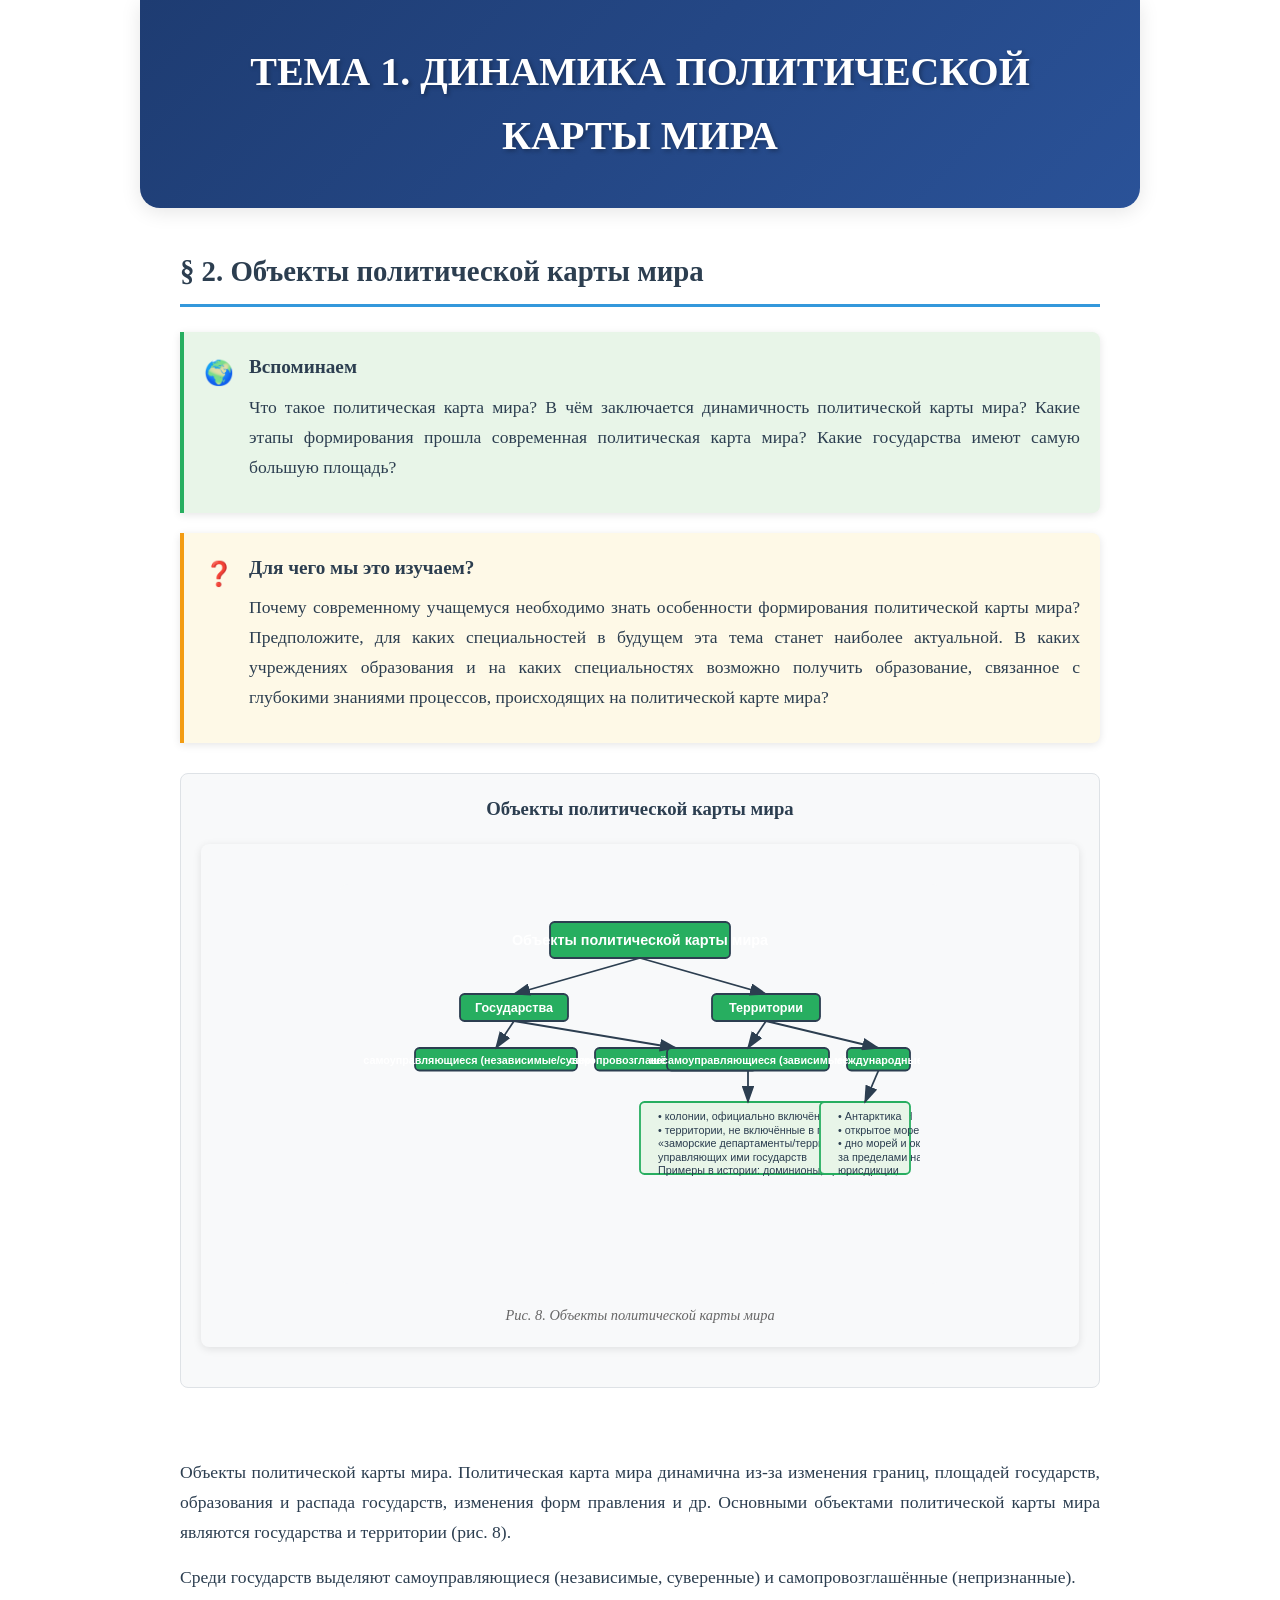
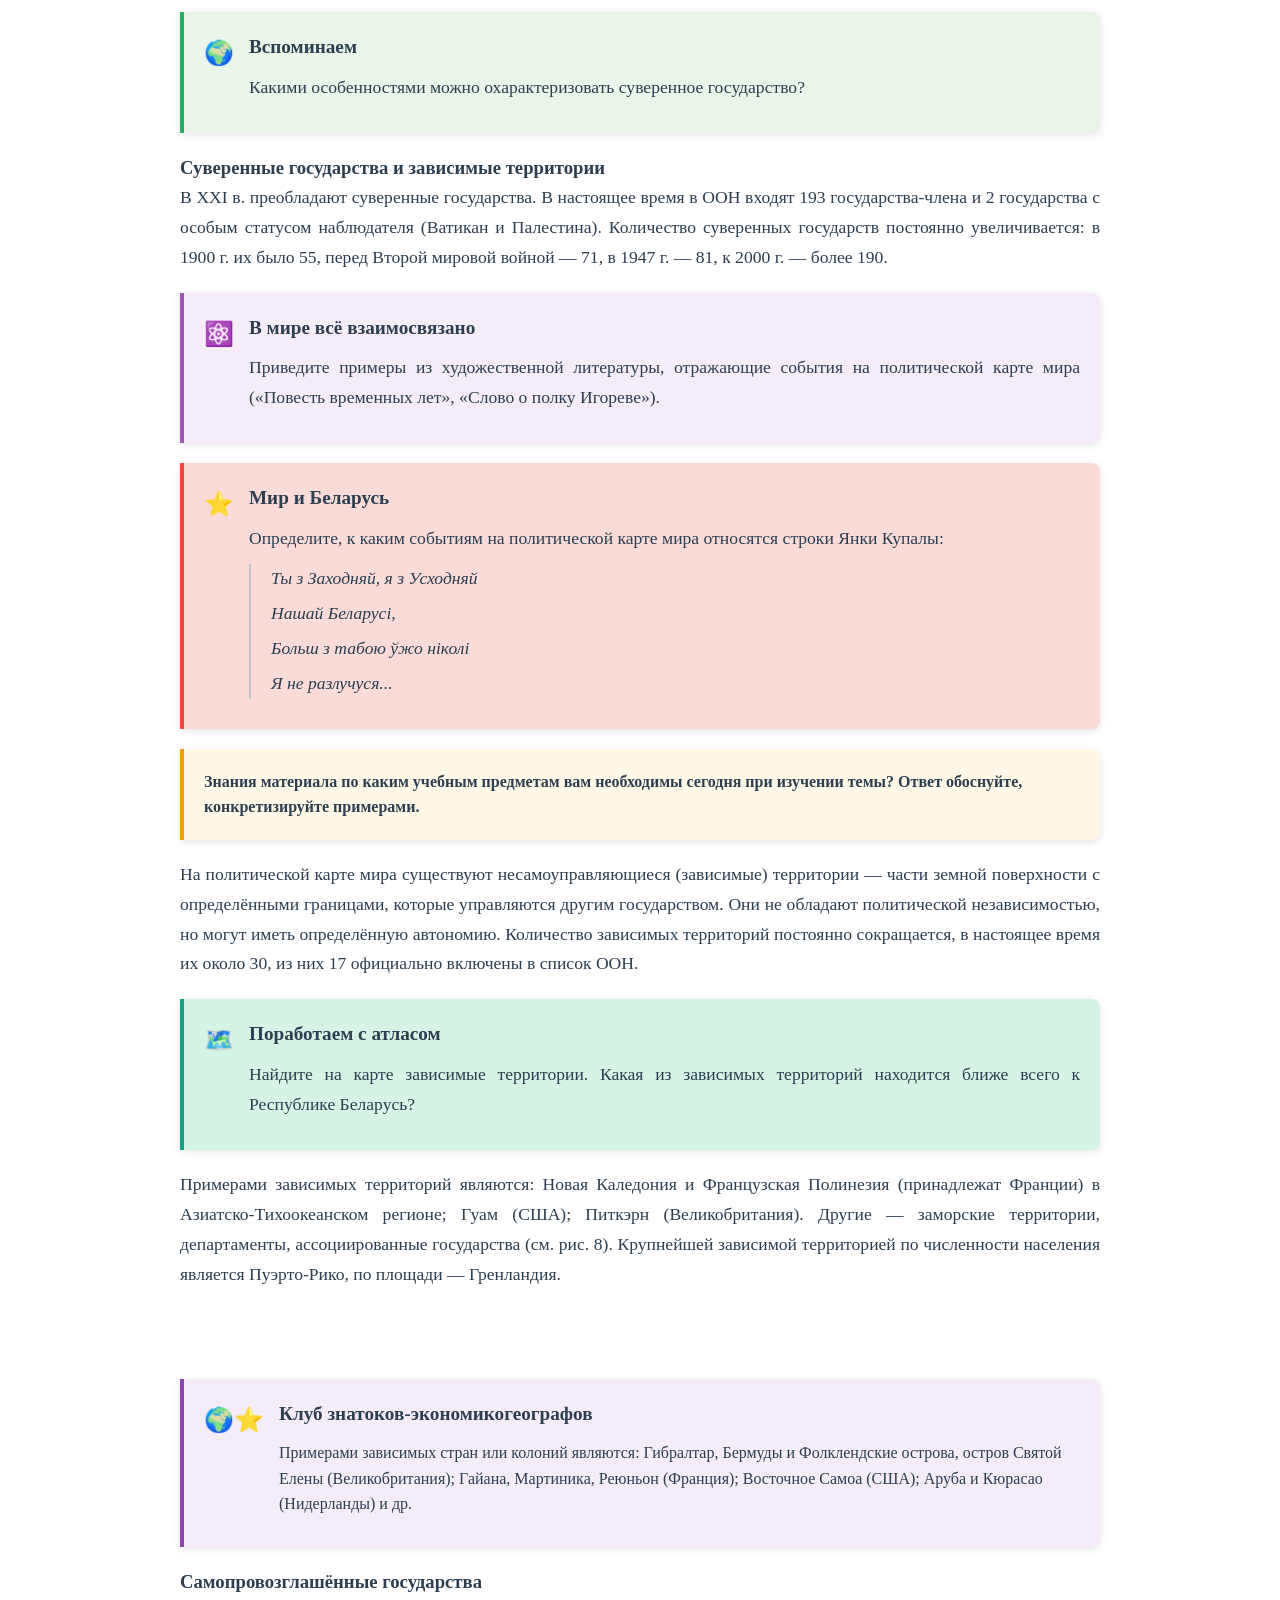
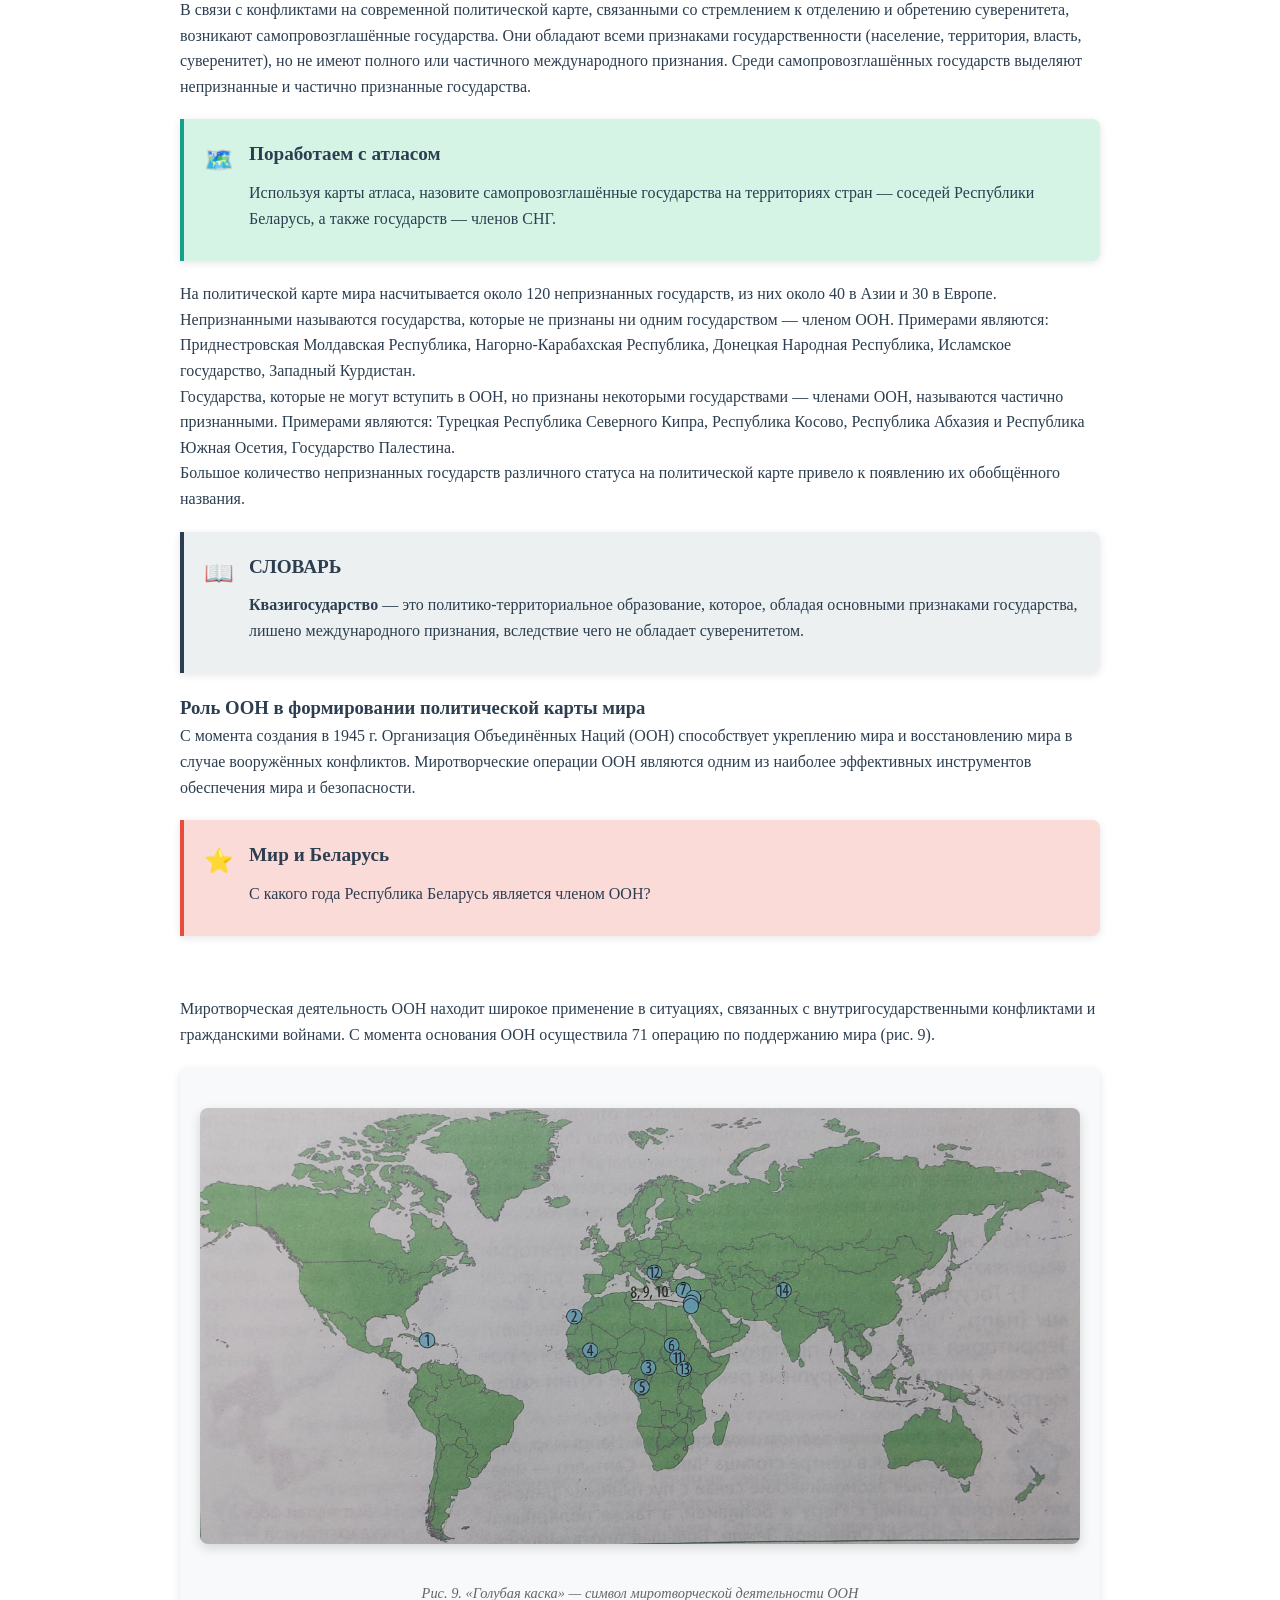
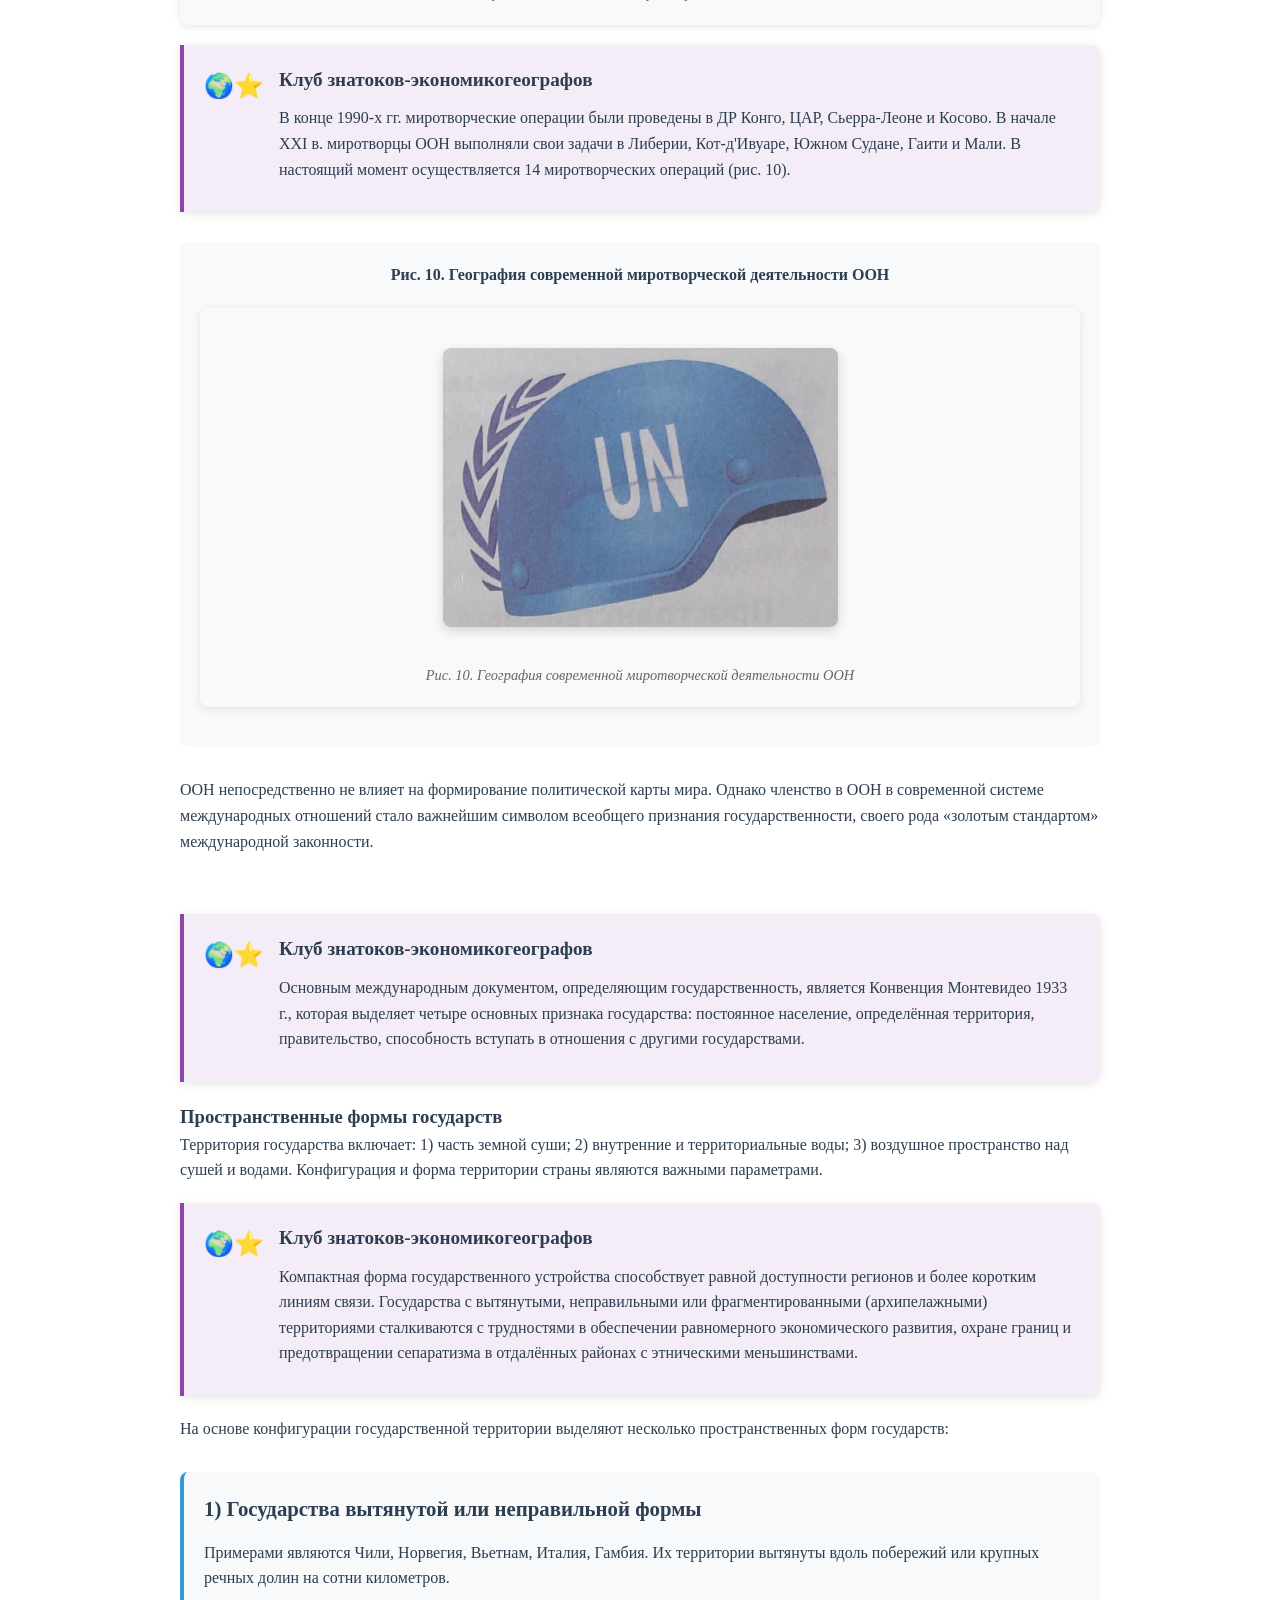
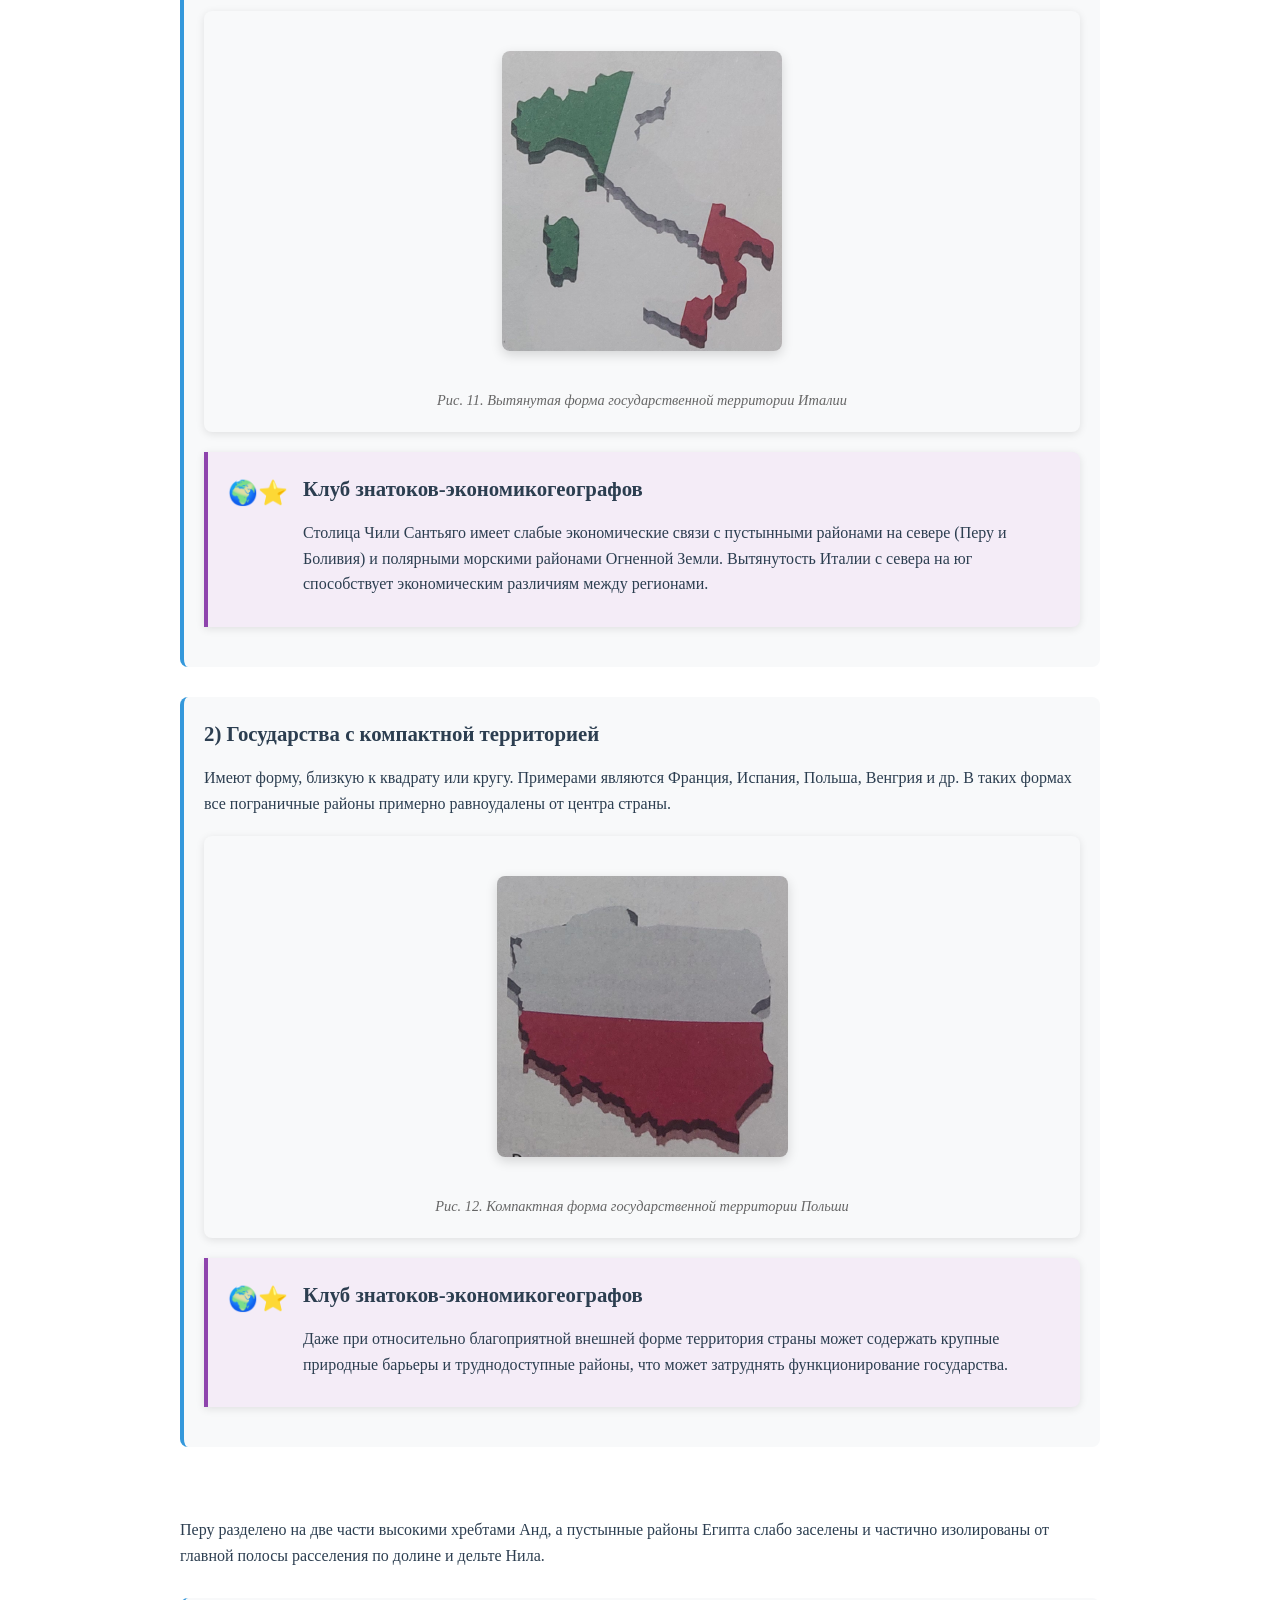
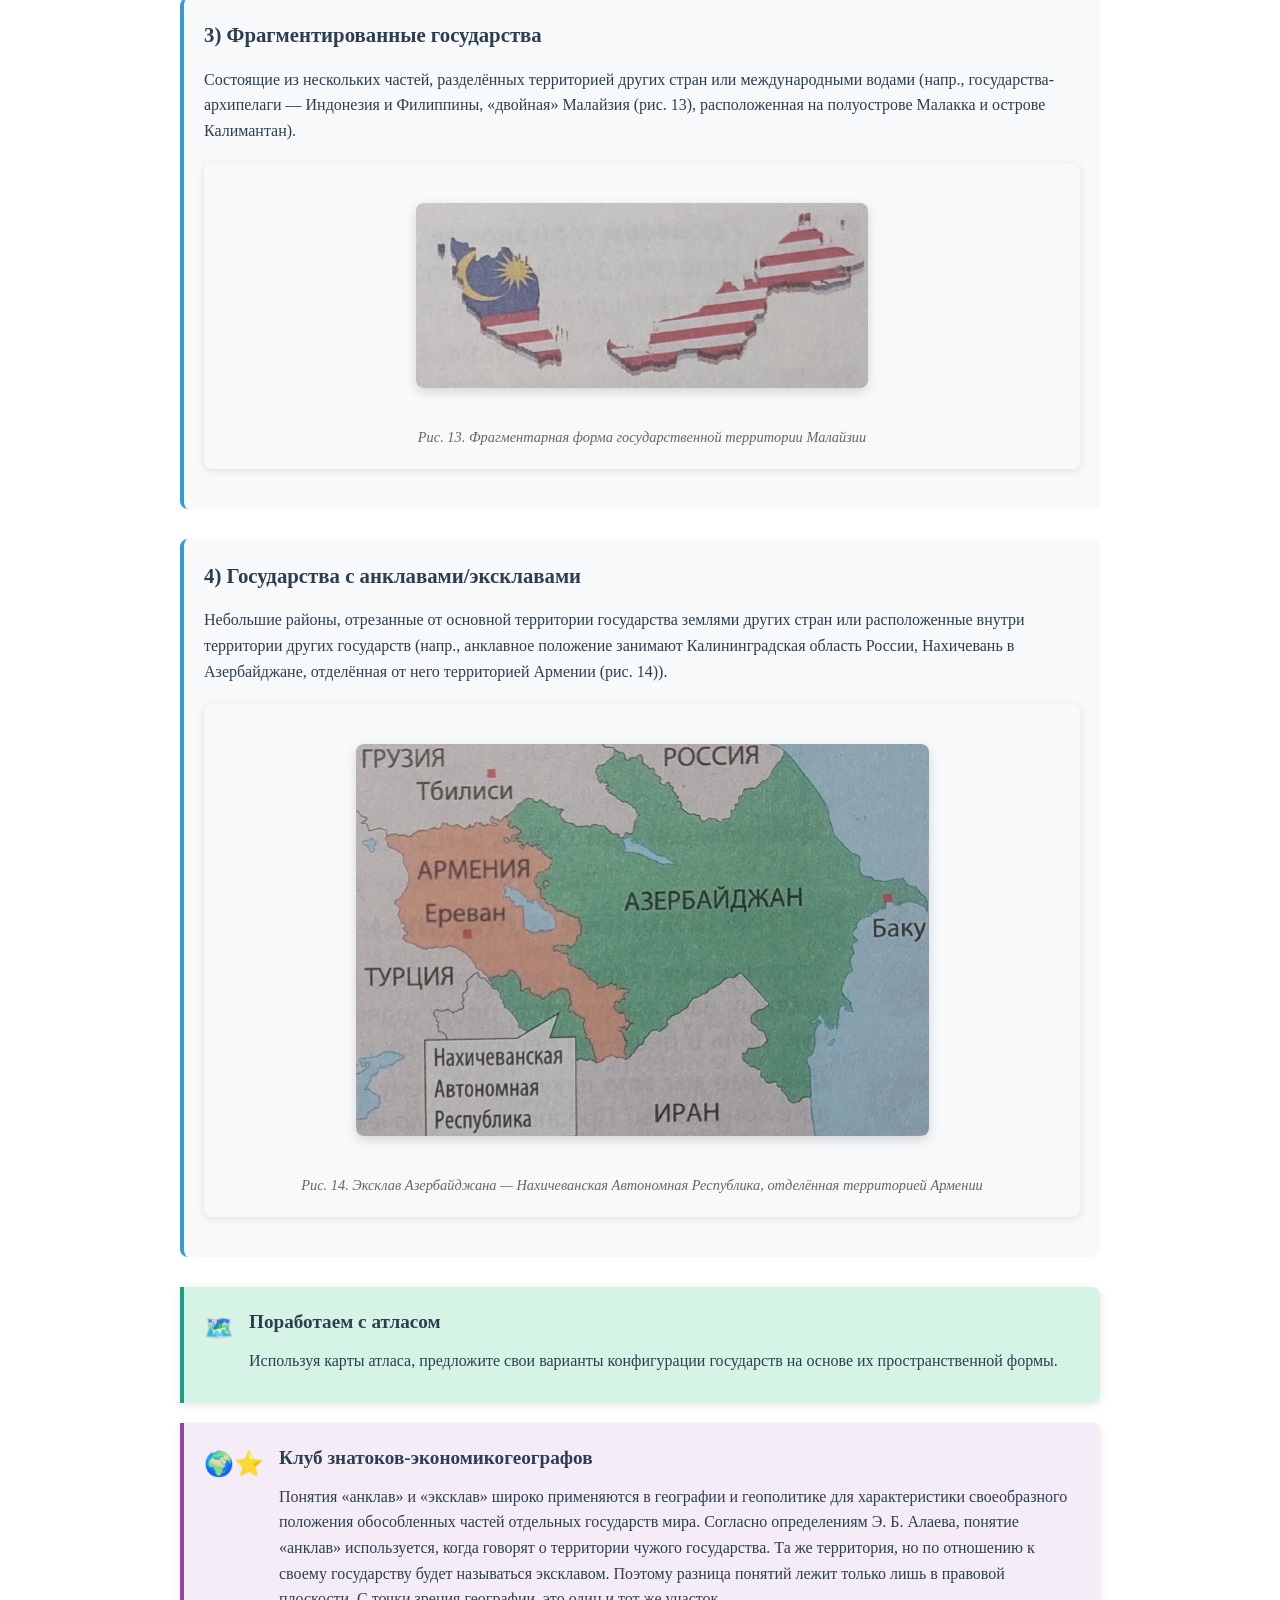
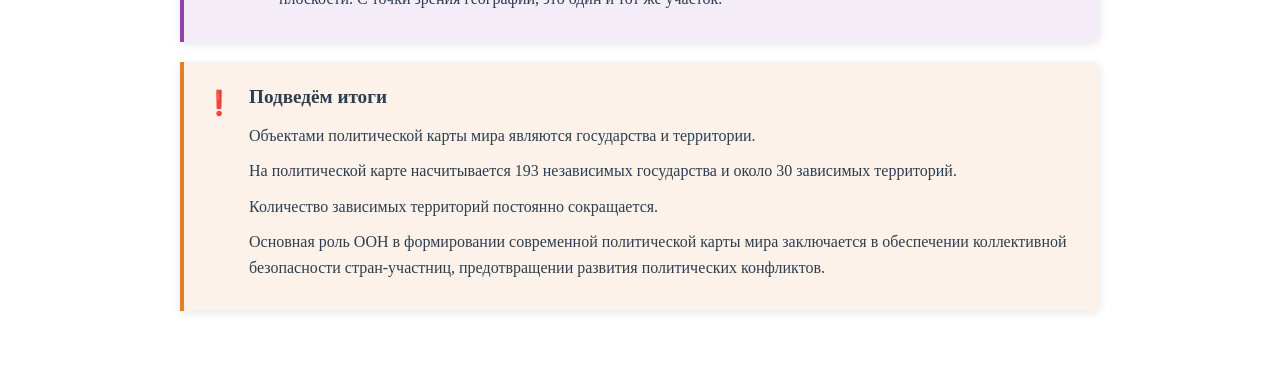
==== commit be7b2cf8: "Replace image elements with an SVG diagram for "Объекты политической карты мира" in index.html; upda" ====
--- a/index.html
+++ b/index.html
@@ -47,7 +47,77 @@
                 <div class="diagram-container">
                     <h3>Объекты политической карты мира</h3>
                     <div class="figure-container">
-                        <img src="pics/1.png" alt="Объекты политической карты мира" class="textbook-image">
+                        <svg width="600" height="400" viewBox="0 0 600 400" style="margin: 20px auto; display: block; background: #f8f9fa; border-radius: 8px; padding: 20px;">
+                            <defs>
+                                <style>
+                                    .diagram-box { fill: #27ae60; stroke: #2c3e50; stroke-width: 2; }
+                                    .diagram-text { fill: white; font-family: Arial, sans-serif; font-weight: bold; text-anchor: middle; }
+                                    .arrow { stroke: #2c3e50; stroke-width: 2; fill: none; marker-end: url(#arrowhead); }
+                                    .example-text { fill: #2c3e50; font-family: Arial, sans-serif; font-size: 12px; }
+                                </style>
+                                <marker id="arrowhead" markerWidth="10" markerHeight="7" refX="9" refY="3.5" orient="auto">
+                                    <polygon points="0 0, 10 3.5, 0 7" fill="#2c3e50" />
+                                </marker>
+                            </defs>
+                            
+                            <!-- Main title -->
+                            <rect x="200" y="20" width="200" height="40" rx="5" class="diagram-box"/>
+                            <text x="300" y="45" class="diagram-text" font-size="16">Объекты политической карты мира</text>
+                            
+                            <!-- States branch -->
+                            <rect x="100" y="100" width="120" height="30" rx="5" class="diagram-box"/>
+                            <text x="160" y="120" class="diagram-text" font-size="14">Государства</text>
+                            
+                            <!-- Territories branch -->
+                            <rect x="380" y="100" width="120" height="30" rx="5" class="diagram-box"/>
+                            <text x="440" y="120" class="diagram-text" font-size="14">Территории</text>
+                            
+                            <!-- Arrows from main to branches -->
+                            <line x1="300" y1="60" x2="160" y2="100" class="arrow"/>
+                            <line x1="300" y1="60" x2="440" y2="100" class="arrow"/>
+                            
+                            <!-- States sub-branches -->
+                            <rect x="50" y="160" width="180" height="25" rx="5" class="diagram-box"/>
+                            <text x="140" y="178" class="diagram-text" font-size="12">самоуправляющиеся (независимые/суверенные)</text>
+                            
+                            <rect x="250" y="160" width="180" height="25" rx="5" class="diagram-box"/>
+                            <text x="340" y="178" class="diagram-text" font-size="12">самопровозглашённые (непризнанные)</text>
+                            
+                            <!-- Arrows from States -->
+                            <line x1="160" y1="130" x2="140" y2="160" class="arrow"/>
+                            <line x1="160" y1="130" x2="340" y2="160" class="arrow"/>
+                            
+                            <!-- Territories sub-branches -->
+                            <rect x="330" y="160" width="180" height="25" rx="5" class="diagram-box"/>
+                            <text x="420" y="178" class="diagram-text" font-size="12">несамоуправляющиеся (зависимые)</text>
+                            
+                            <rect x="530" y="160" width="70" height="25" rx="5" class="diagram-box"/>
+                            <text x="565" y="178" class="diagram-text" font-size="12">международные</text>
+                            
+                            <!-- Arrows from Territories -->
+                            <line x1="440" y1="130" x2="420" y2="160" class="arrow"/>
+                            <line x1="440" y1="130" x2="565" y2="160" class="arrow"/>
+                            
+                            <!-- Examples for dependent territories -->
+                            <rect x="300" y="220" width="240" height="80" rx="5" fill="#e8f5e8" stroke="#27ae60" stroke-width="2"/>
+                            <text x="320" y="240" class="example-text">• колонии, официально включённые в список ООН</text>
+                            <text x="320" y="255" class="example-text">• территории, не включённые в перечень ООН —</text>
+                            <text x="320" y="270" class="example-text">  «заморские департаменты/территории»</text>
+                            <text x="320" y="285" class="example-text">  управляющих ими государств</text>
+                            <text x="320" y="300" class="example-text">Примеры в истории: доминионы; протектораты;</text>
+                            
+                            <!-- Examples for international -->
+                            <rect x="500" y="220" width="100" height="80" rx="5" fill="#e8f5e8" stroke="#27ae60" stroke-width="2"/>
+                            <text x="520" y="240" class="example-text">• Антарктика</text>
+                            <text x="520" y="255" class="example-text">• открытое море</text>
+                            <text x="520" y="270" class="example-text">• дно морей и океанов</text>
+                            <text x="520" y="285" class="example-text">  за пределами национальной</text>
+                            <text x="520" y="300" class="example-text">  юрисдикции</text>
+                            
+                            <!-- Arrows to examples -->
+                            <line x1="420" y1="185" x2="420" y2="220" class="arrow"/>
+                            <line x1="565" y1="185" x2="550" y2="220" class="arrow"/>
+                        </svg>
                         <div class="figure-caption">Рис. 8. Объекты политической карты мира</div>
                     </div>
                 </div>
@@ -166,7 +236,7 @@
                 <p>Миротворческая деятельность ООН находит широкое применение в ситуациях, связанных с внутригосударственными конфликтами и гражданскими войнами. С момента основания ООН осуществила 71 операцию по поддержанию мира (рис. 9).</p>
 
                 <div class="figure-container">
-                    <img src="pics/2.png" alt="Голубая каска ООН" class="textbook-image">
+                    <img src="pics/1.png" alt="Голубая каска ООН" class="textbook-image">
                     <div class="figure-caption">Рис. 9. «Голубая каска» — символ миротворческой деятельности ООН</div>
                 </div>
 
@@ -181,7 +251,7 @@
                 <div class="peacekeeping-map">
                     <h4>Рис. 10. География современной миротворческой деятельности ООН</h4>
                     <div class="figure-container">
-                        <img src="pics/3.png" alt="География миротворческой деятельности ООН" class="textbook-image">
+                        <img src="pics/2.png" alt="География миротворческой деятельности ООН" class="textbook-image">
                         <div class="figure-caption">Рис. 10. География современной миротворческой деятельности ООН</div>
                     </div>
                 </div>
@@ -219,7 +289,7 @@
                         <p>Примерами являются Чили, Норвегия, Вьетнам, Италия, Гамбия. Их территории вытянуты вдоль побережий или крупных речных долин на сотни километров.</p>
                         
                         <div class="figure-container">
-                            <img src="pics/4.png" alt="Вытянутая форма территории Италии" class="textbook-image">
+                            <img src="pics/3.png" alt="Вытянутая форма территории Италии" class="textbook-image">
                             <div class="figure-caption">Рис. 11. Вытянутая форма государственной территории Италии</div>
                         </div>
 
@@ -237,7 +307,7 @@
                         <p>Имеют форму, близкую к квадрату или кругу. Примерами являются Франция, Испания, Польша, Венгрия и др. В таких формах все пограничные районы примерно равноудалены от центра страны.</p>
                         
                         <div class="figure-container">
-                            <img src="pics/5.png" alt="Компактная форма территории Польши" class="textbook-image">
+                            <img src="pics/4.png" alt="Компактная форма территории Польши" class="textbook-image">
                             <div class="figure-caption">Рис. 12. Компактная форма государственной территории Польши</div>
                         </div>
 
@@ -263,7 +333,7 @@
                         <p>Состоящие из нескольких частей, разделённых территорией других стран или международными водами (напр., государства-архипелаги — Индонезия и Филиппины, «двойная» Малайзия (рис. 13), расположенная на полуострове Малакка и острове Калимантан).</p>
                         
                         <div class="figure-container">
-                            <img src="pics/6.png" alt="Фрагментарная форма территории Малайзии" class="textbook-image">
+                            <img src="pics/5.png" alt="Фрагментарная форма территории Малайзии" class="textbook-image">
                             <div class="figure-caption">Рис. 13. Фрагментарная форма государственной территории Малайзии</div>
                         </div>
                     </div>
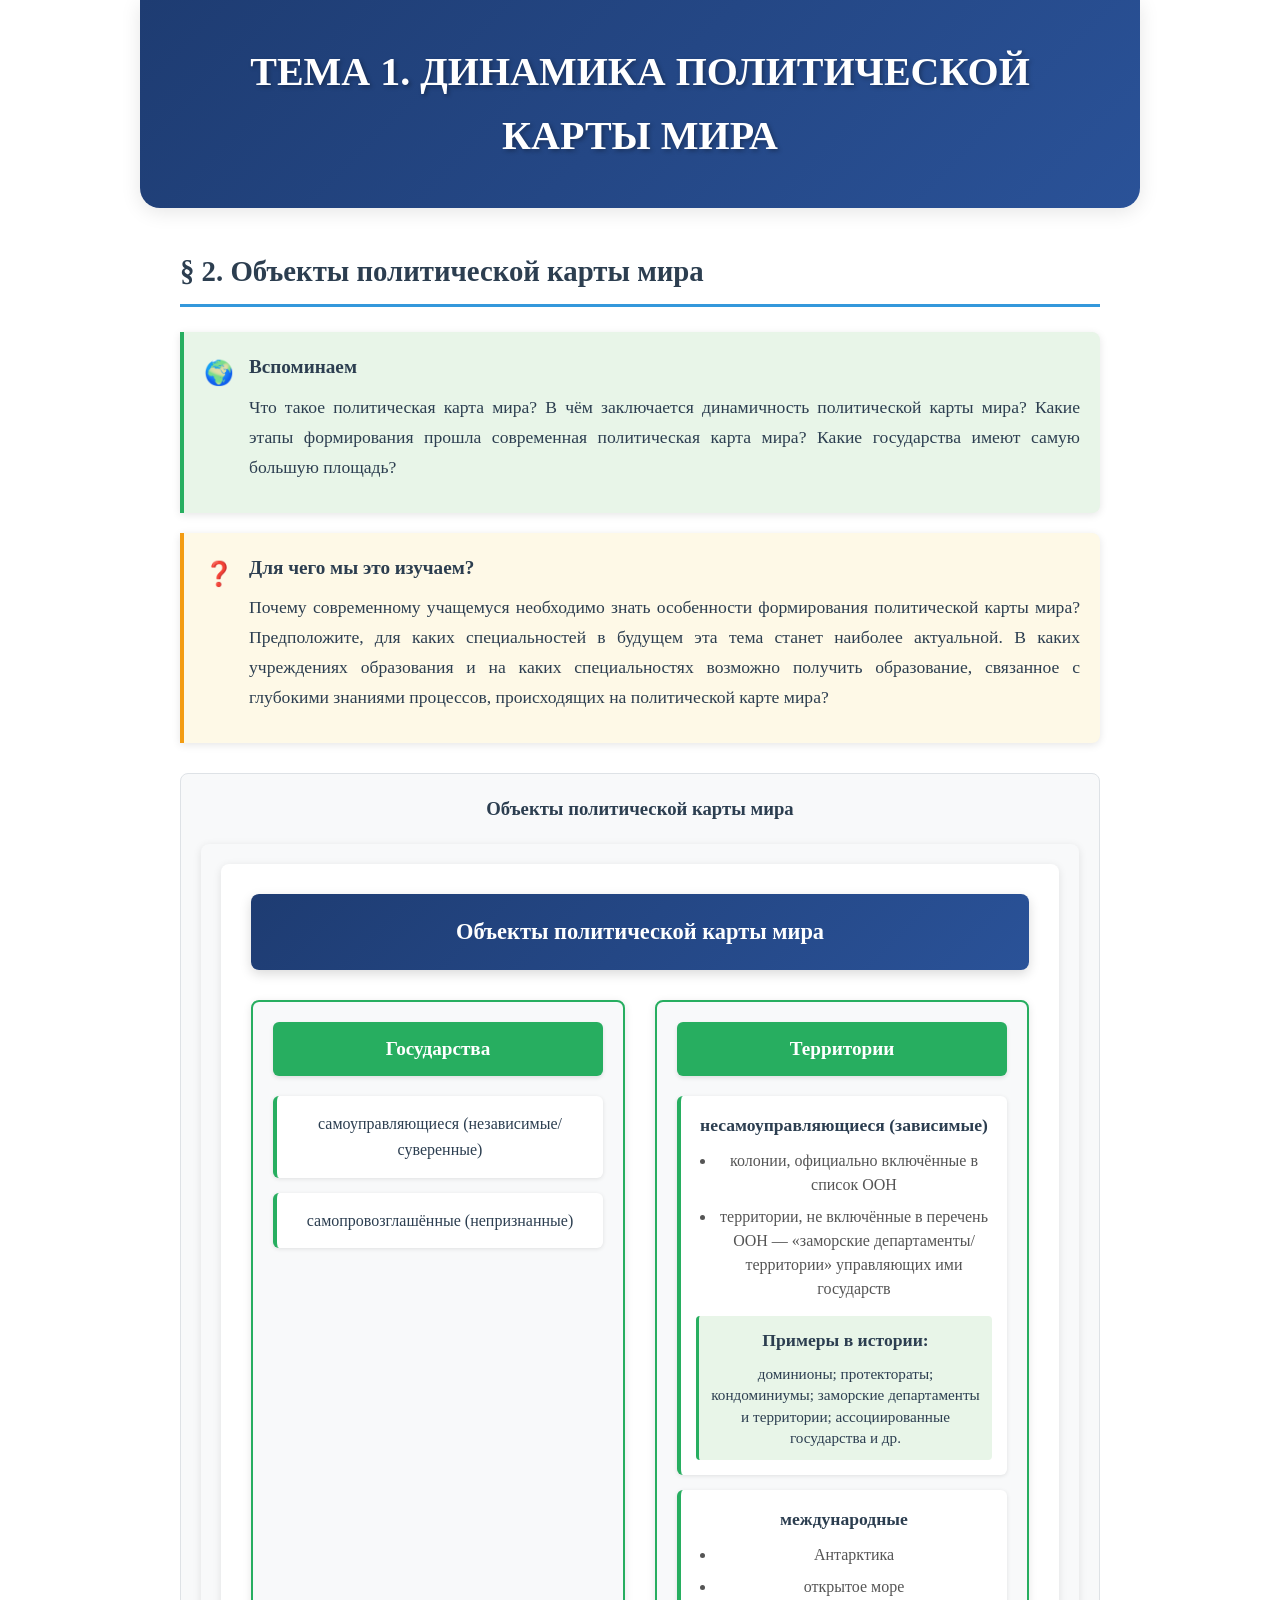
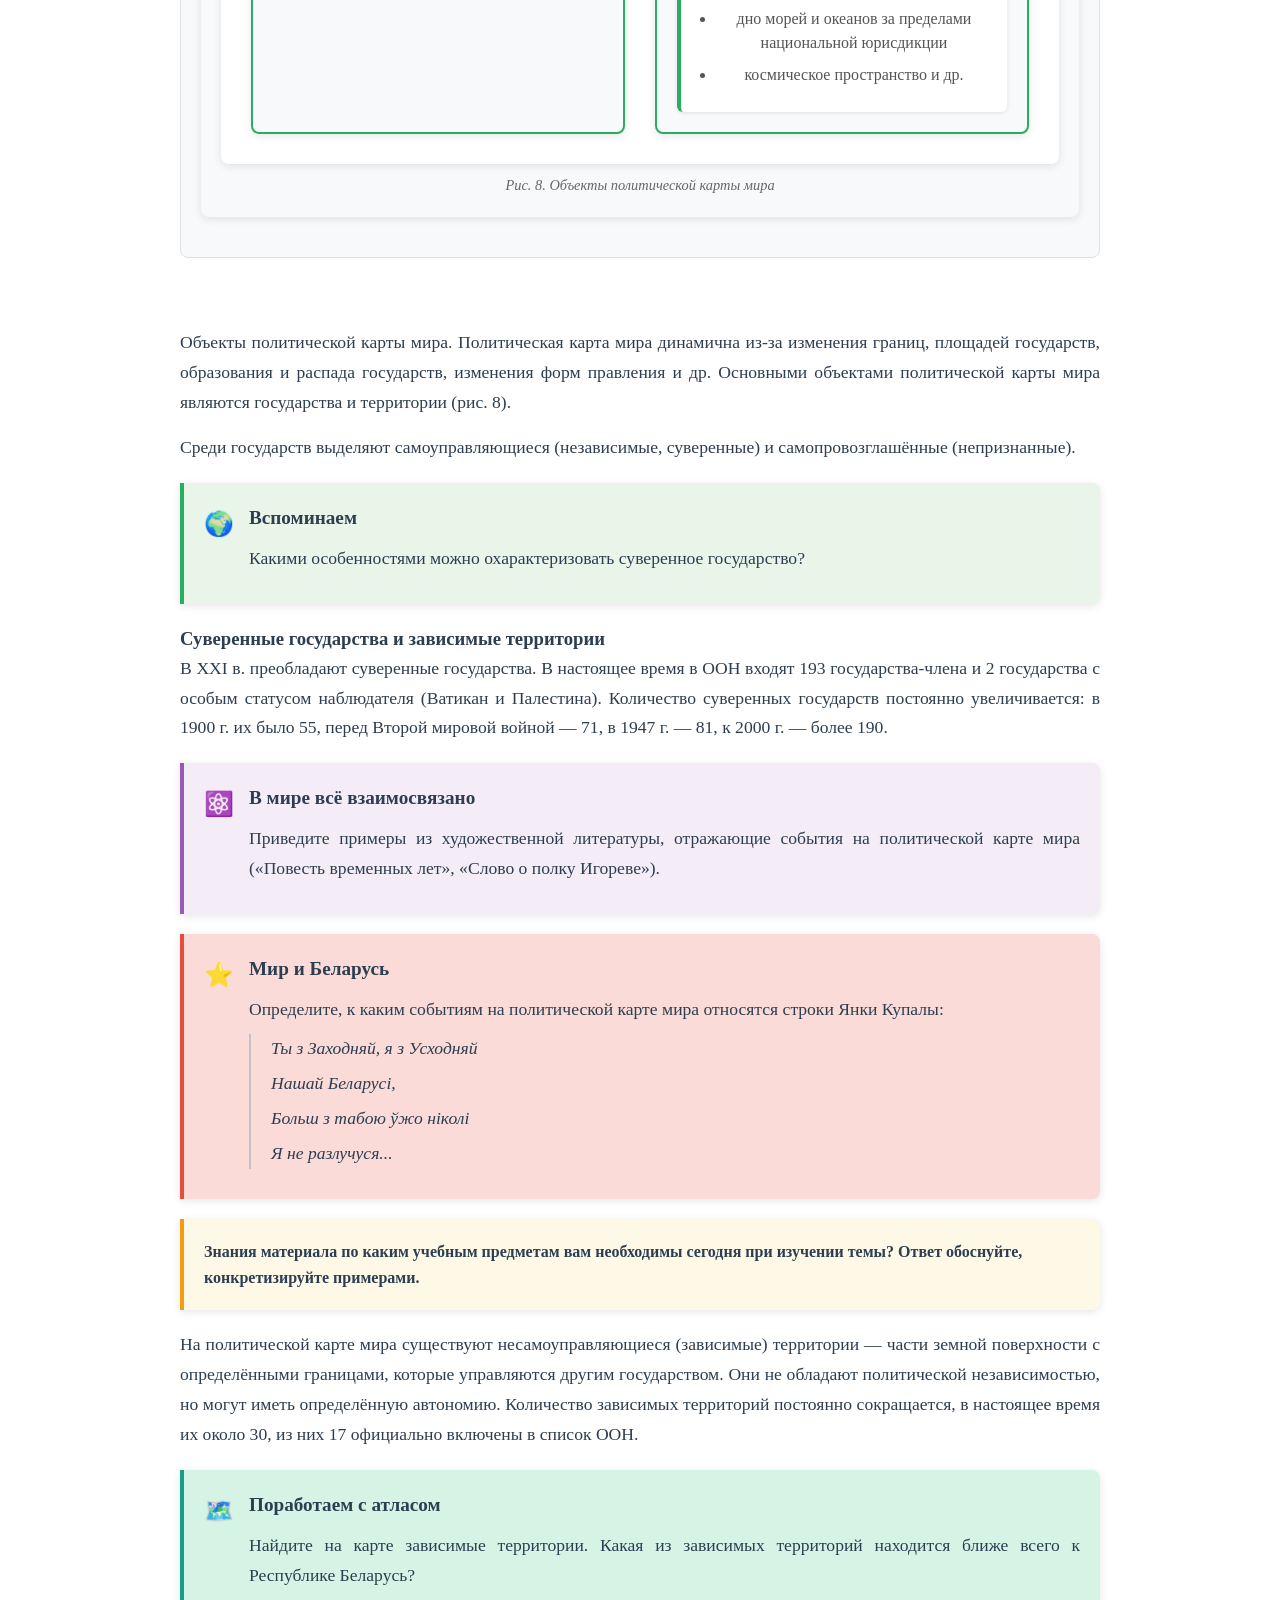
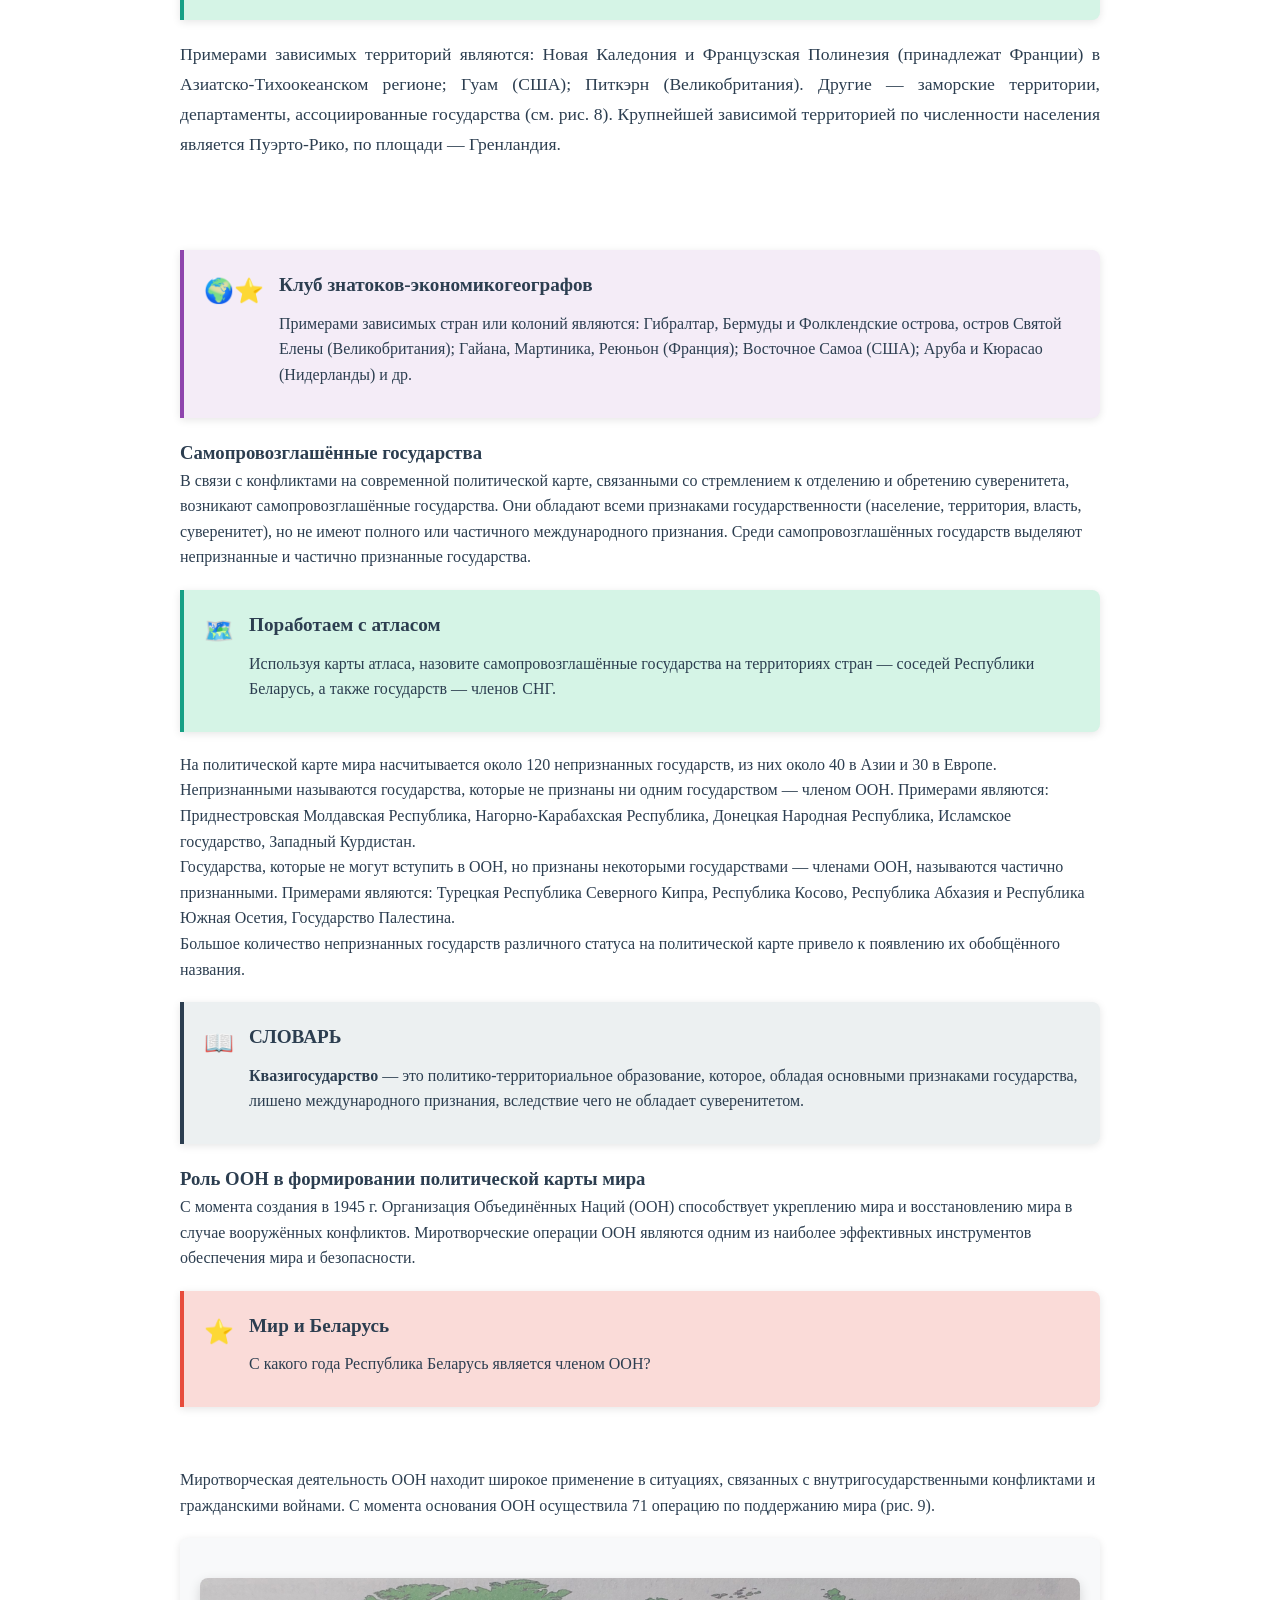
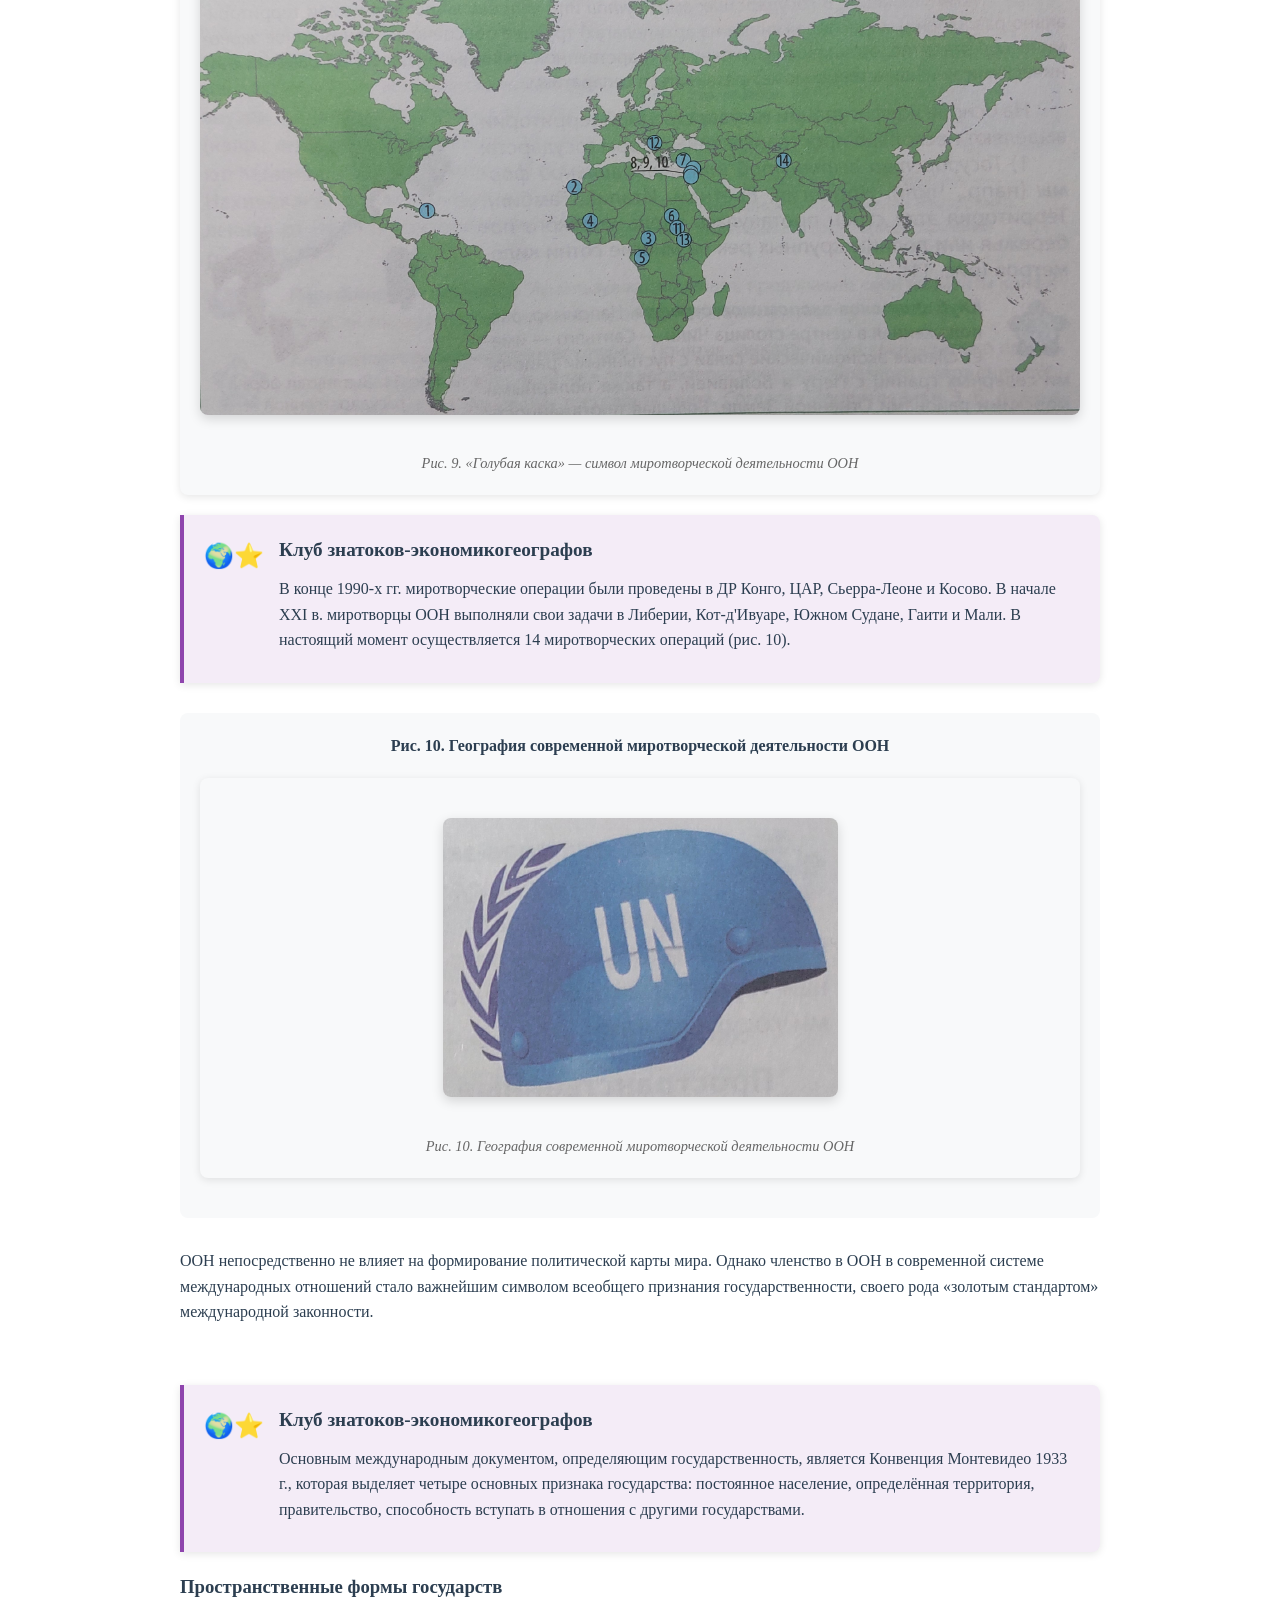
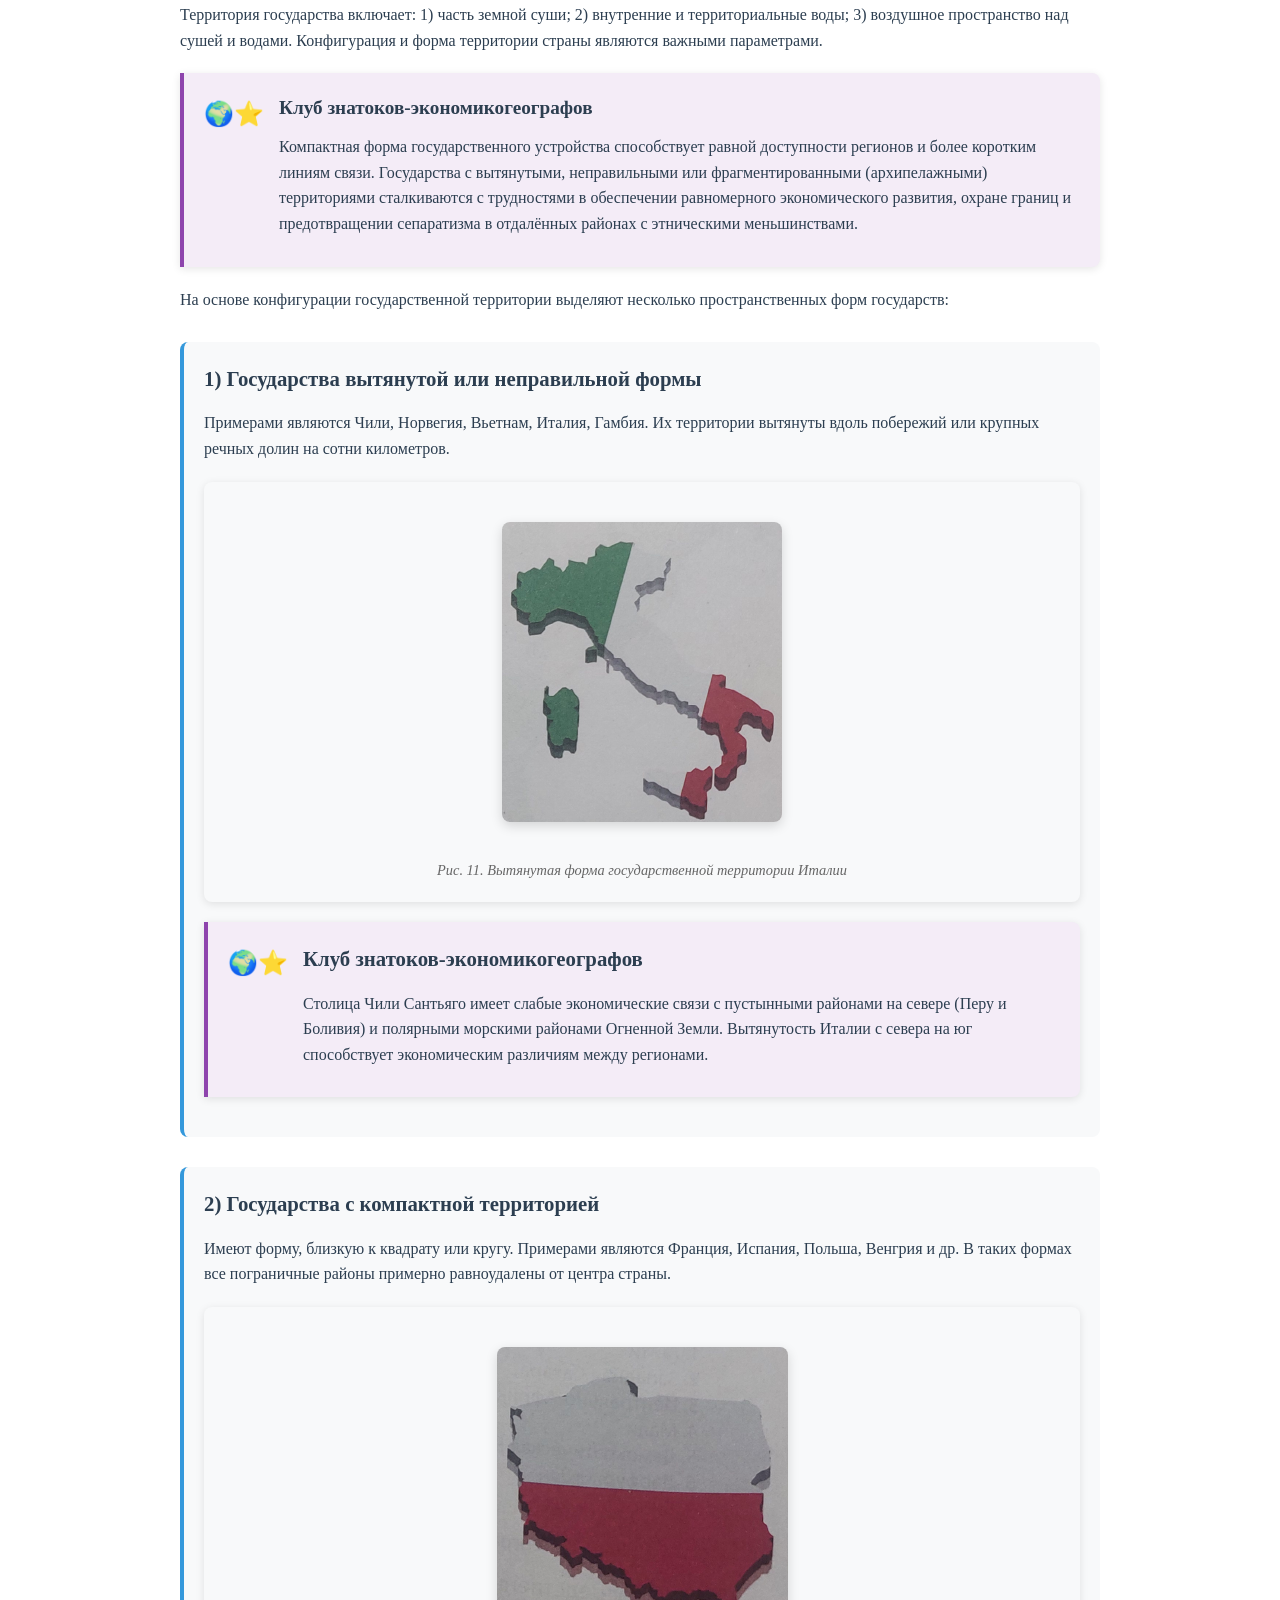
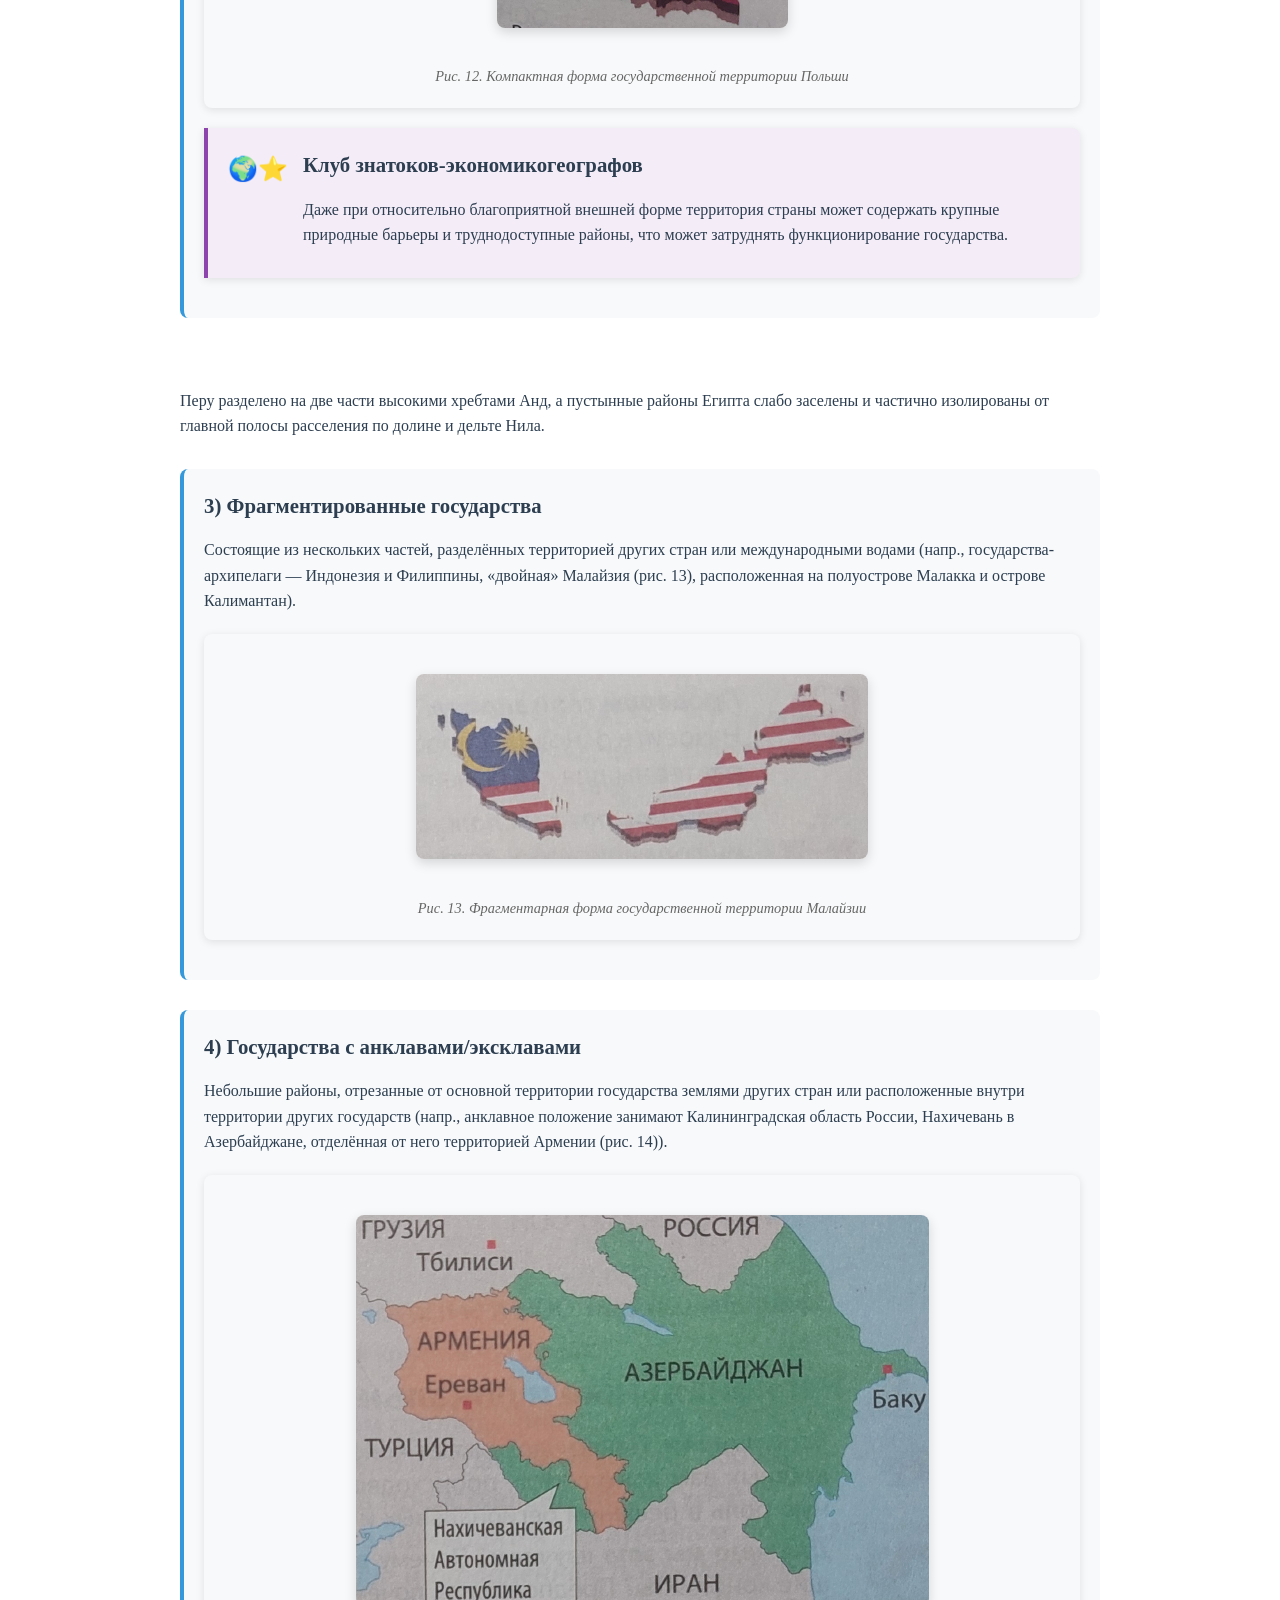
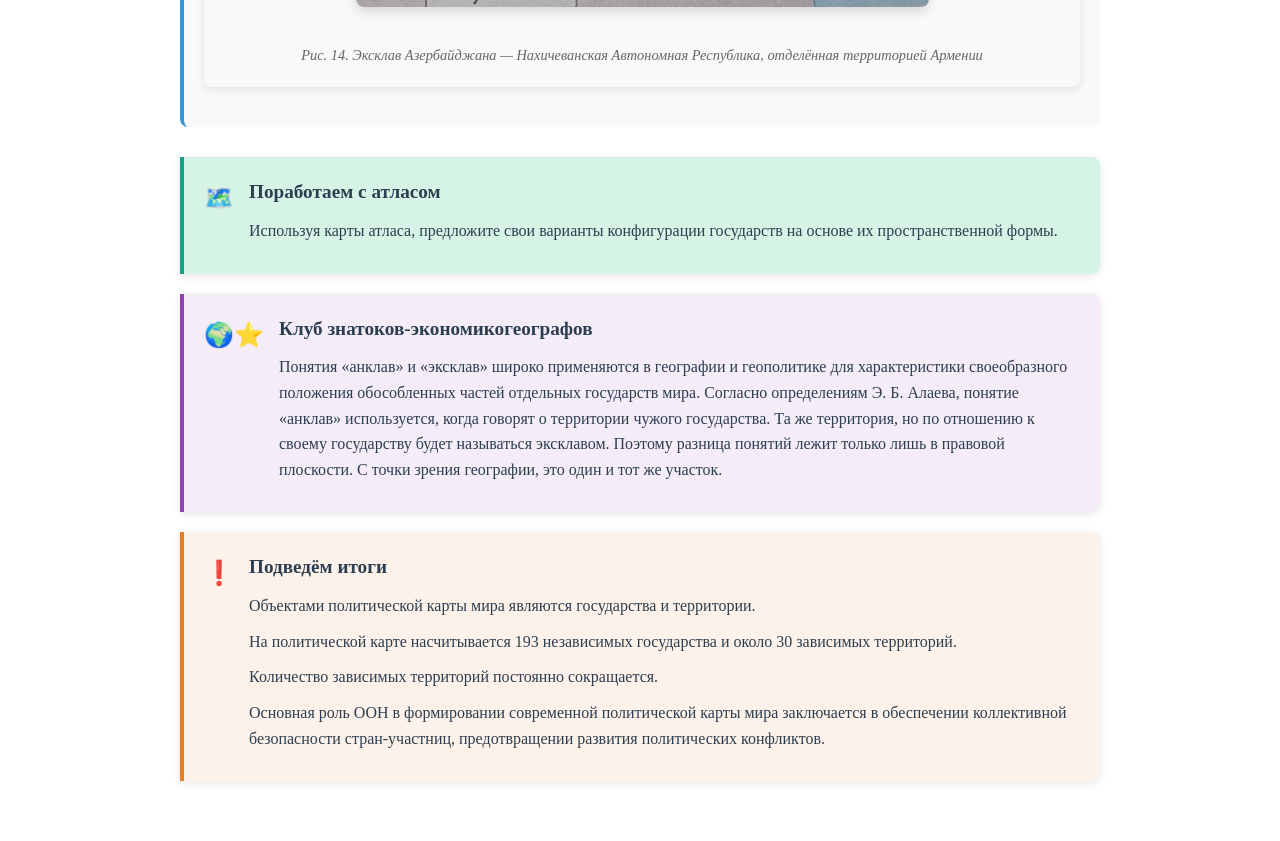
==== commit 4a6822b9: "Refactor "Объекты политической карты мира" section in index.html to use a simplified diagram layout " ====
--- a/index.html
+++ b/index.html
@@ -47,77 +47,46 @@
                 <div class="diagram-container">
                     <h3>Объекты политической карты мира</h3>
                     <div class="figure-container">
-                        <svg width="600" height="400" viewBox="0 0 600 400" style="margin: 20px auto; display: block; background: #f8f9fa; border-radius: 8px; padding: 20px;">
-                            <defs>
-                                <style>
-                                    .diagram-box { fill: #27ae60; stroke: #2c3e50; stroke-width: 2; }
-                                    .diagram-text { fill: white; font-family: Arial, sans-serif; font-weight: bold; text-anchor: middle; }
-                                    .arrow { stroke: #2c3e50; stroke-width: 2; fill: none; marker-end: url(#arrowhead); }
-                                    .example-text { fill: #2c3e50; font-family: Arial, sans-serif; font-size: 12px; }
-                                </style>
-                                <marker id="arrowhead" markerWidth="10" markerHeight="7" refX="9" refY="3.5" orient="auto">
-                                    <polygon points="0 0, 10 3.5, 0 7" fill="#2c3e50" />
-                                </marker>
-                            </defs>
+                        <div class="simple-diagram">
+                            <div class="diagram-main">
+                                <h4>Объекты политической карты мира</h4>
+                            </div>
                             
-                            <!-- Main title -->
-                            <rect x="200" y="20" width="200" height="40" rx="5" class="diagram-box"/>
-                            <text x="300" y="45" class="diagram-text" font-size="16">Объекты политической карты мира</text>
-                            
-                            <!-- States branch -->
-                            <rect x="100" y="100" width="120" height="30" rx="5" class="diagram-box"/>
-                            <text x="160" y="120" class="diagram-text" font-size="14">Государства</text>
-                            
-                            <!-- Territories branch -->
-                            <rect x="380" y="100" width="120" height="30" rx="5" class="diagram-box"/>
-                            <text x="440" y="120" class="diagram-text" font-size="14">Территории</text>
-                            
-                            <!-- Arrows from main to branches -->
-                            <line x1="300" y1="60" x2="160" y2="100" class="arrow"/>
-                            <line x1="300" y1="60" x2="440" y2="100" class="arrow"/>
-                            
-                            <!-- States sub-branches -->
-                            <rect x="50" y="160" width="180" height="25" rx="5" class="diagram-box"/>
-                            <text x="140" y="178" class="diagram-text" font-size="12">самоуправляющиеся (независимые/суверенные)</text>
-                            
-                            <rect x="250" y="160" width="180" height="25" rx="5" class="diagram-box"/>
-                            <text x="340" y="178" class="diagram-text" font-size="12">самопровозглашённые (непризнанные)</text>
-                            
-                            <!-- Arrows from States -->
-                            <line x1="160" y1="130" x2="140" y2="160" class="arrow"/>
-                            <line x1="160" y1="130" x2="340" y2="160" class="arrow"/>
-                            
-                            <!-- Territories sub-branches -->
-                            <rect x="330" y="160" width="180" height="25" rx="5" class="diagram-box"/>
-                            <text x="420" y="178" class="diagram-text" font-size="12">несамоуправляющиеся (зависимые)</text>
-                            
-                            <rect x="530" y="160" width="70" height="25" rx="5" class="diagram-box"/>
-                            <text x="565" y="178" class="diagram-text" font-size="12">международные</text>
-                            
-                            <!-- Arrows from Territories -->
-                            <line x1="440" y1="130" x2="420" y2="160" class="arrow"/>
-                            <line x1="440" y1="130" x2="565" y2="160" class="arrow"/>
-                            
-                            <!-- Examples for dependent territories -->
-                            <rect x="300" y="220" width="240" height="80" rx="5" fill="#e8f5e8" stroke="#27ae60" stroke-width="2"/>
-                            <text x="320" y="240" class="example-text">• колонии, официально включённые в список ООН</text>
-                            <text x="320" y="255" class="example-text">• территории, не включённые в перечень ООН —</text>
-                            <text x="320" y="270" class="example-text">  «заморские департаменты/территории»</text>
-                            <text x="320" y="285" class="example-text">  управляющих ими государств</text>
-                            <text x="320" y="300" class="example-text">Примеры в истории: доминионы; протектораты;</text>
-                            
-                            <!-- Examples for international -->
-                            <rect x="500" y="220" width="100" height="80" rx="5" fill="#e8f5e8" stroke="#27ae60" stroke-width="2"/>
-                            <text x="520" y="240" class="example-text">• Антарктика</text>
-                            <text x="520" y="255" class="example-text">• открытое море</text>
-                            <text x="520" y="270" class="example-text">• дно морей и океанов</text>
-                            <text x="520" y="285" class="example-text">  за пределами национальной</text>
-                            <text x="520" y="300" class="example-text">  юрисдикции</text>
-                            
-                            <!-- Arrows to examples -->
-                            <line x1="420" y1="185" x2="420" y2="220" class="arrow"/>
-                            <line x1="565" y1="185" x2="550" y2="220" class="arrow"/>
-                        </svg>
+                            <div class="diagram-branches">
+                                <div class="branch">
+                                    <div class="branch-title">Государства</div>
+                                    <div class="branch-items">
+                                        <div class="branch-item">самоуправляющиеся (независимые/суверенные)</div>
+                                        <div class="branch-item">самопровозглашённые (непризнанные)</div>
+                                    </div>
+                                </div>
+                                
+                                <div class="branch">
+                                    <div class="branch-title">Территории</div>
+                                    <div class="branch-items">
+                                        <div class="branch-item">
+                                            <strong>несамоуправляющиеся (зависимые)</strong>
+                                            <ul>
+                                                <li>колонии, официально включённые в список ООН</li>
+                                                <li>территории, не включённые в перечень ООН — «заморские департаменты/территории» управляющих ими государств</li>
+                                            </ul>
+                                            <div class="examples">
+                                                <strong>Примеры в истории:</strong> доминионы; протектораты; кондоминиумы; заморские департаменты и территории; ассоциированные государства и др.
+                                            </div>
+                                        </div>
+                                        <div class="branch-item">
+                                            <strong>международные</strong>
+                                            <ul>
+                                                <li>Антарктика</li>
+                                                <li>открытое море</li>
+                                                <li>дно морей и океанов за пределами национальной юрисдикции</li>
+                                                <li>космическое пространство и др.</li>
+                                            </ul>
+                                        </div>
+                                    </div>
+                                </div>
+                            </div>
+                        </div>
                         <div class="figure-caption">Рис. 8. Объекты политической карты мира</div>
                     </div>
                 </div>
--- a/styles.css
+++ b/styles.css
@@ -204,61 +204,109 @@
     text-align: center;
 }
 
-.diagram {
+/* Simple Diagram Styles */
+.simple-diagram {
+    background: white;
+    border-radius: 8px;
+    padding: 30px;
+    box-shadow: 0 2px 8px rgba(0,0,0,0.1);
+}
+
+.diagram-main {
+    text-align: center;
+    margin-bottom: 30px;
+    padding: 20px;
+    background: linear-gradient(135deg, #1e3c72 0%, #2a5298 100%);
+    color: white;
+    border-radius: 8px;
+    box-shadow: 0 4px 12px rgba(0,0,0,0.15);
+}
+
+.diagram-main h4 {
+    margin: 0;
+    font-size: 1.4rem;
+    font-weight: bold;
+}
+
+.diagram-branches {
     display: flex;
-    gap: 20px;
+    gap: 30px;
     flex-wrap: wrap;
 }
 
-.diagram-item {
+.branch {
     flex: 1;
     min-width: 300px;
-    background: white;
-    padding: 20px;
-    border-radius: 8px;
-    border: 2px solid #3498db;
-}
-
-.diagram-item h4 {
-    color: #2c3e50;
-    margin-bottom: 15px;
-    text-align: center;
-    font-size: 1.3rem;
-}
-
-.sub-items {
+    background: #f8f9fa;
+    border-radius: 8px;
+    padding: 20px;
+    border: 2px solid #27ae60;
+    box-shadow: 0 2px 8px rgba(0,0,0,0.1);
+}
+
+.branch-title {
+    background: #27ae60;
+    color: white;
+    padding: 12px 20px;
+    border-radius: 6px;
+    font-weight: bold;
+    font-size: 1.2rem;
+    text-align: center;
+    margin-bottom: 20px;
+    box-shadow: 0 2px 4px rgba(0,0,0,0.1);
+}
+
+.branch-items {
     display: flex;
     flex-direction: column;
     gap: 15px;
 }
 
-.sub-item {
-    padding: 10px;
-    background: #f8f9fa;
+.branch-item {
+    background: white;
+    padding: 15px;
+    border-radius: 6px;
+    border-left: 4px solid #27ae60;
+    box-shadow: 0 1px 4px rgba(0,0,0,0.1);
+    transition: transform 0.2s ease, box-shadow 0.2s ease;
+}
+
+.branch-item:hover {
+    transform: translateY(-2px);
+    box-shadow: 0 4px 8px rgba(0,0,0,0.15);
+}
+
+.branch-item strong {
+    color: #2c3e50;
+    display: block;
+    margin-bottom: 10px;
+    font-size: 1.1rem;
+}
+
+.branch-item ul {
+    margin: 10px 0;
+    padding-left: 20px;
+}
+
+.branch-item li {
+    margin-bottom: 8px;
+    line-height: 1.5;
+    color: #555;
+}
+
+.examples {
+    margin-top: 15px;
+    padding: 12px;
+    background: #e8f5e8;
     border-radius: 4px;
-    border-left: 3px solid #3498db;
-}
-
-.sub-item strong {
-    color: #2c3e50;
-    display: block;
-    margin-bottom: 8px;
-}
-
-.sub-item ul {
-    margin: 8px 0;
-    padding-left: 20px;
-}
-
-.sub-item li {
-    margin-bottom: 5px;
-}
-
-.examples {
-    margin-top: 10px;
-    padding: 10px;
-    background: #e8f4fd;
-    border-radius: 4px;
+    border-left: 3px solid #27ae60;
+    font-size: 0.95rem;
+    line-height: 1.4;
+}
+
+.examples strong {
+    color: #2c3e50;
+    font-weight: bold;
 }
 
 .figure-caption {
@@ -392,11 +440,12 @@
         font-size: 1.5rem;
     }
     
-    .diagram {
+    .diagram-branches {
         flex-direction: column;
-    }
-    
-    .diagram-item {
+        gap: 20px;
+    }
+    
+    .branch {
         min-width: auto;
     }
     
@@ -419,6 +468,19 @@
     .icon {
         align-self: center;
     }
+    
+    .simple-diagram {
+        padding: 20px;
+    }
+    
+    .diagram-main h4 {
+        font-size: 1.2rem;
+    }
+    
+    .branch-title {
+        font-size: 1.1rem;
+        padding: 10px 15px;
+    }
 }
 
 @media (max-width: 480px) {
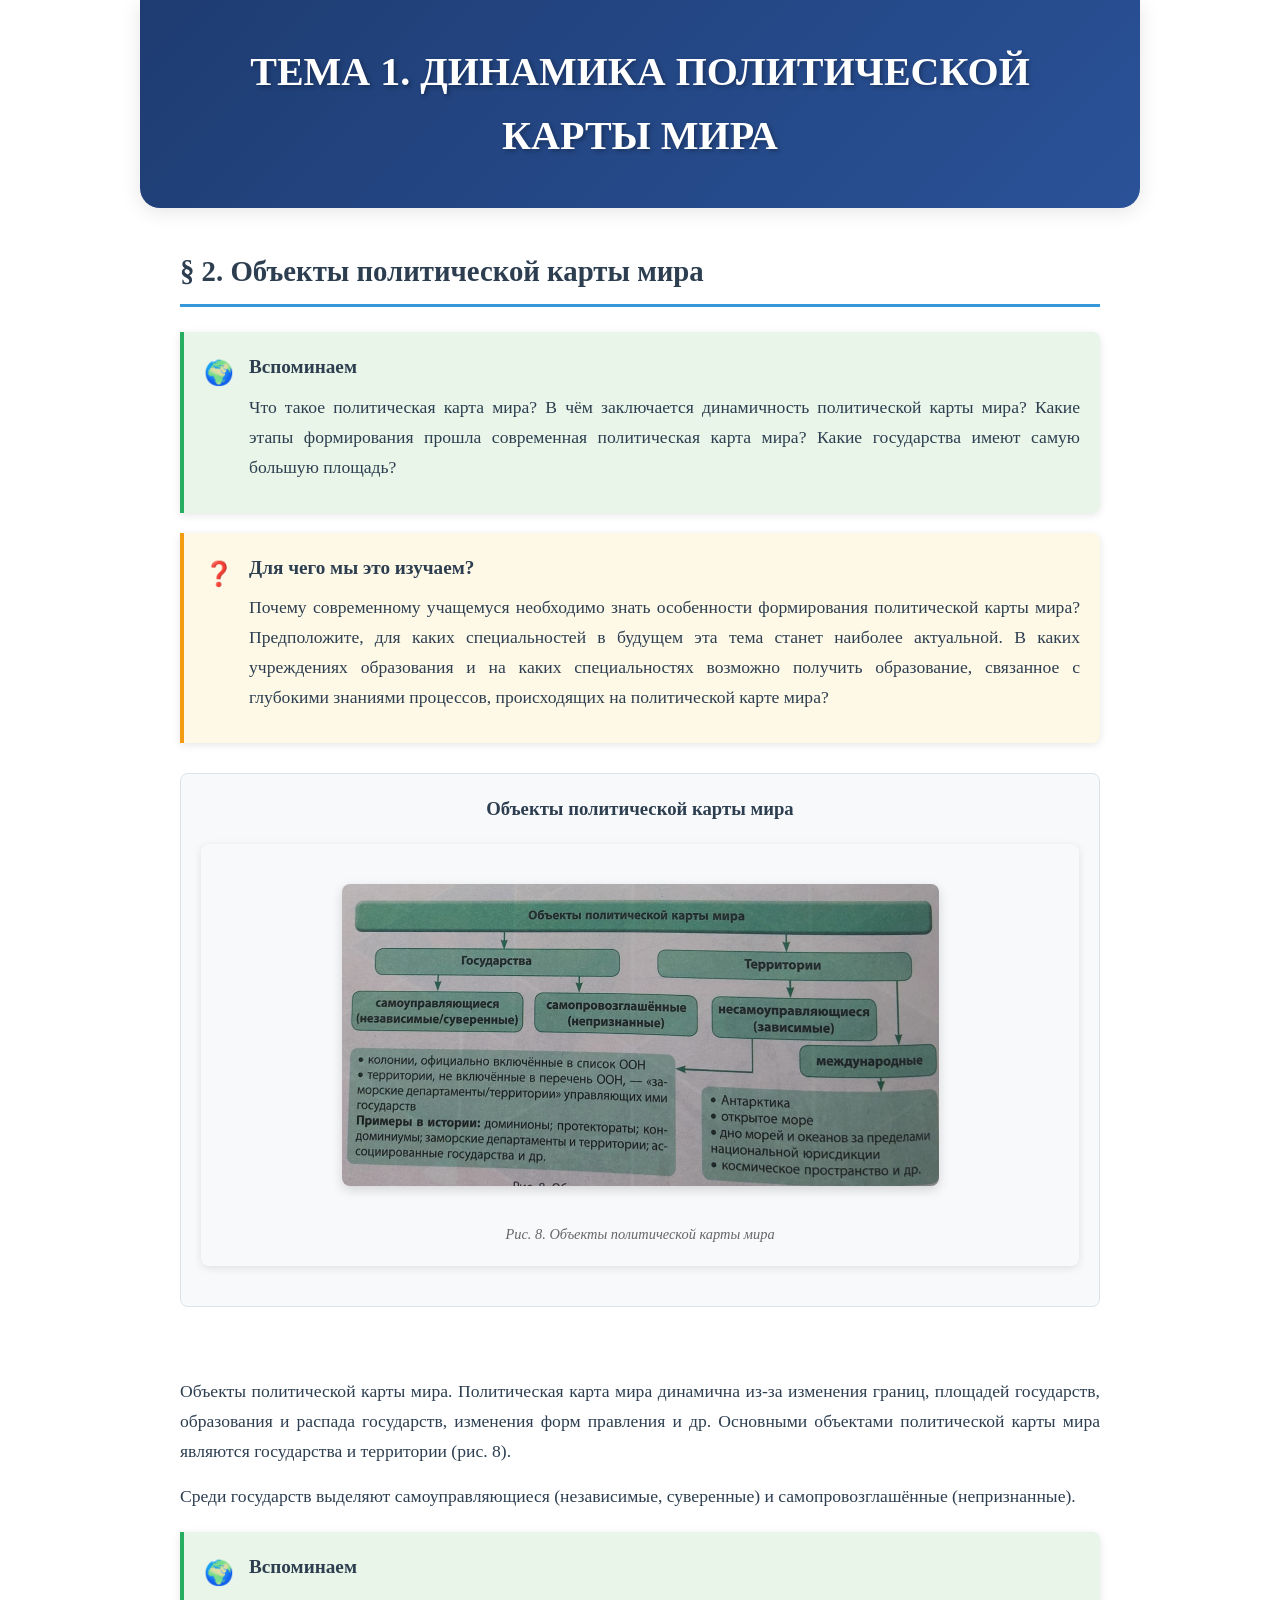
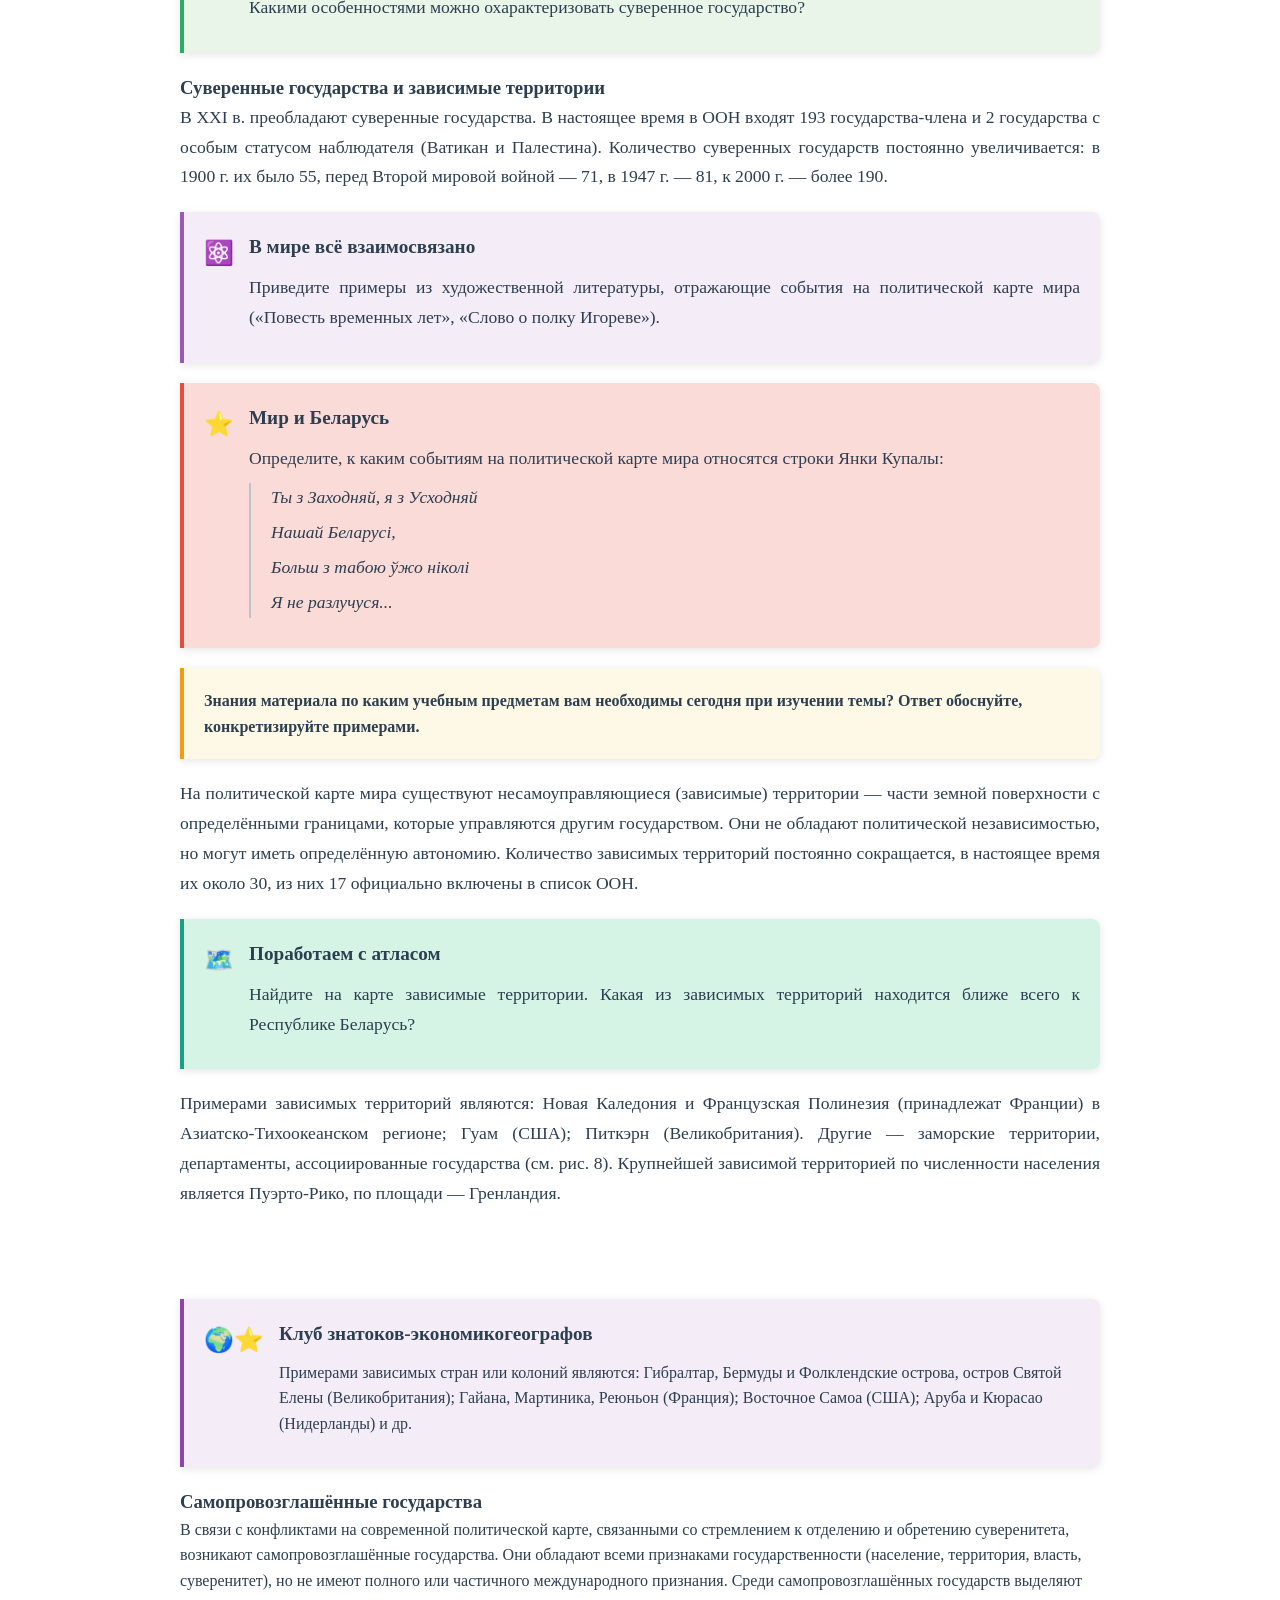
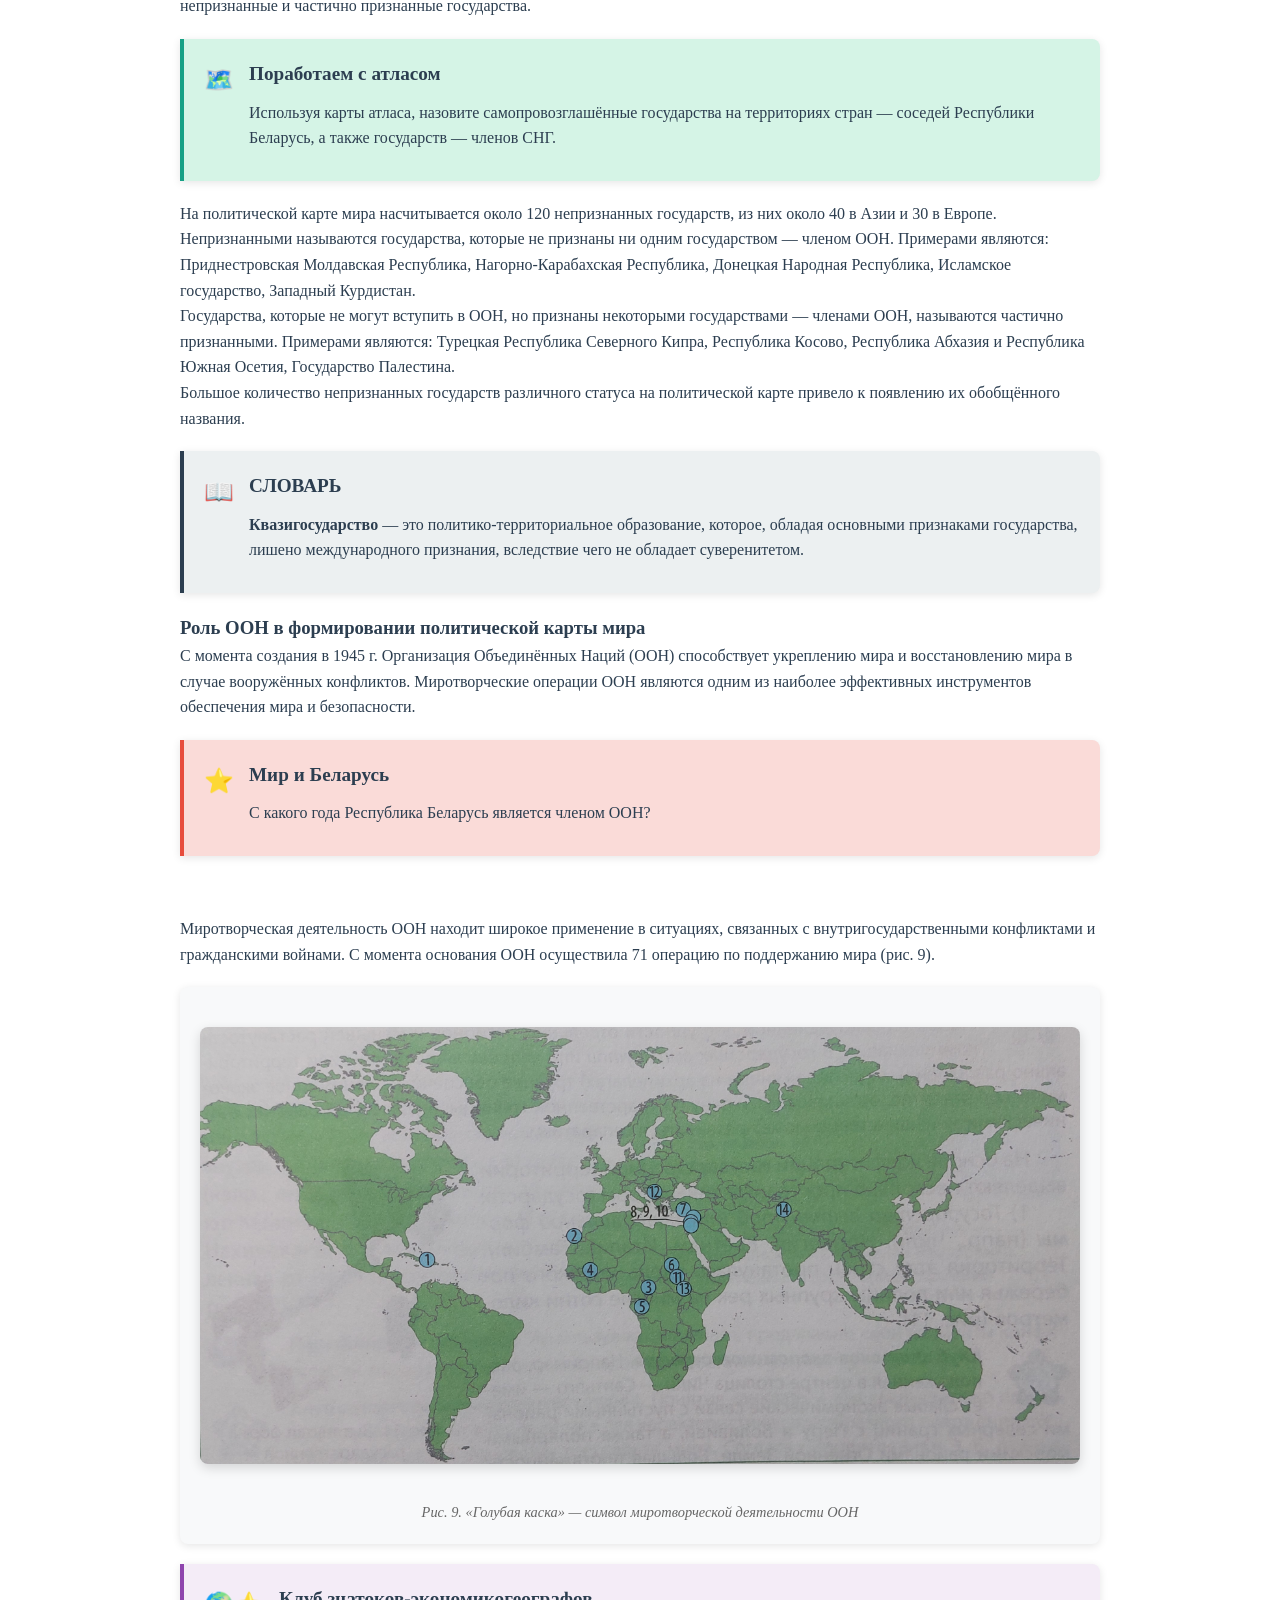
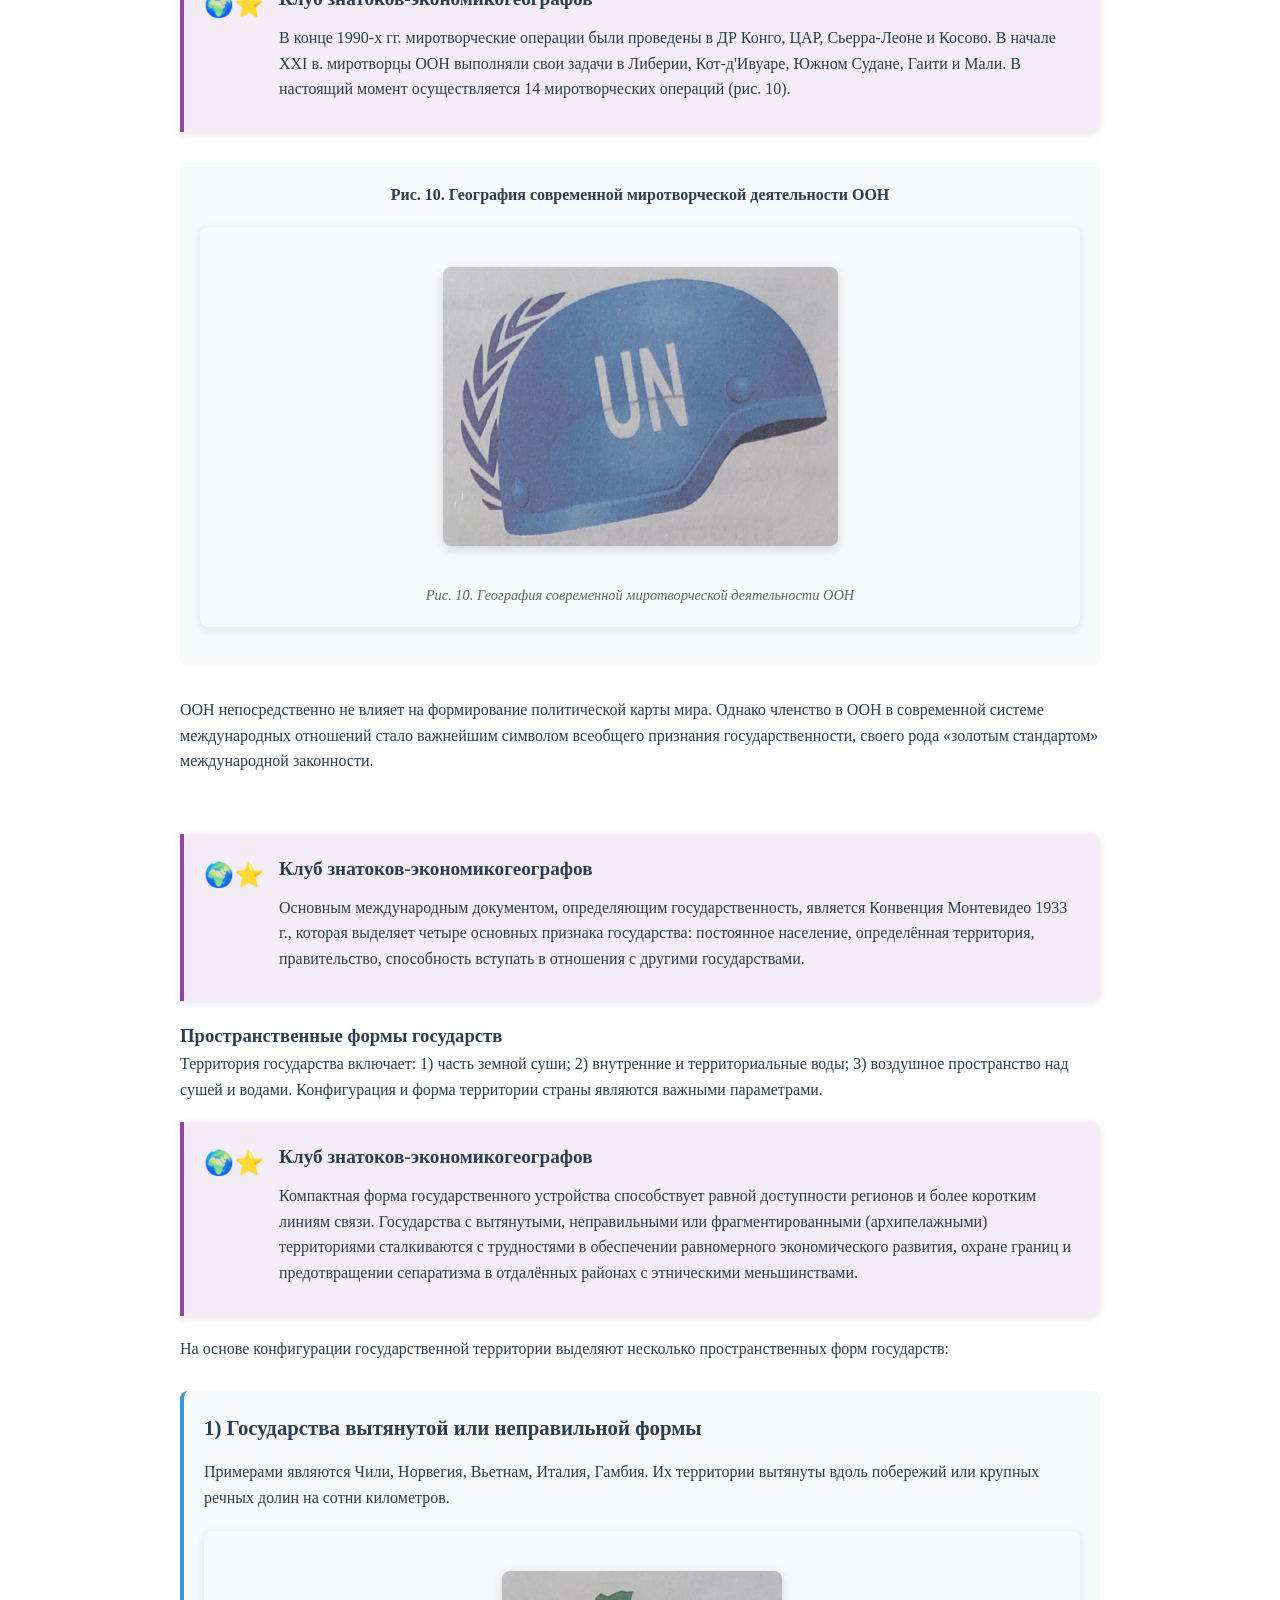
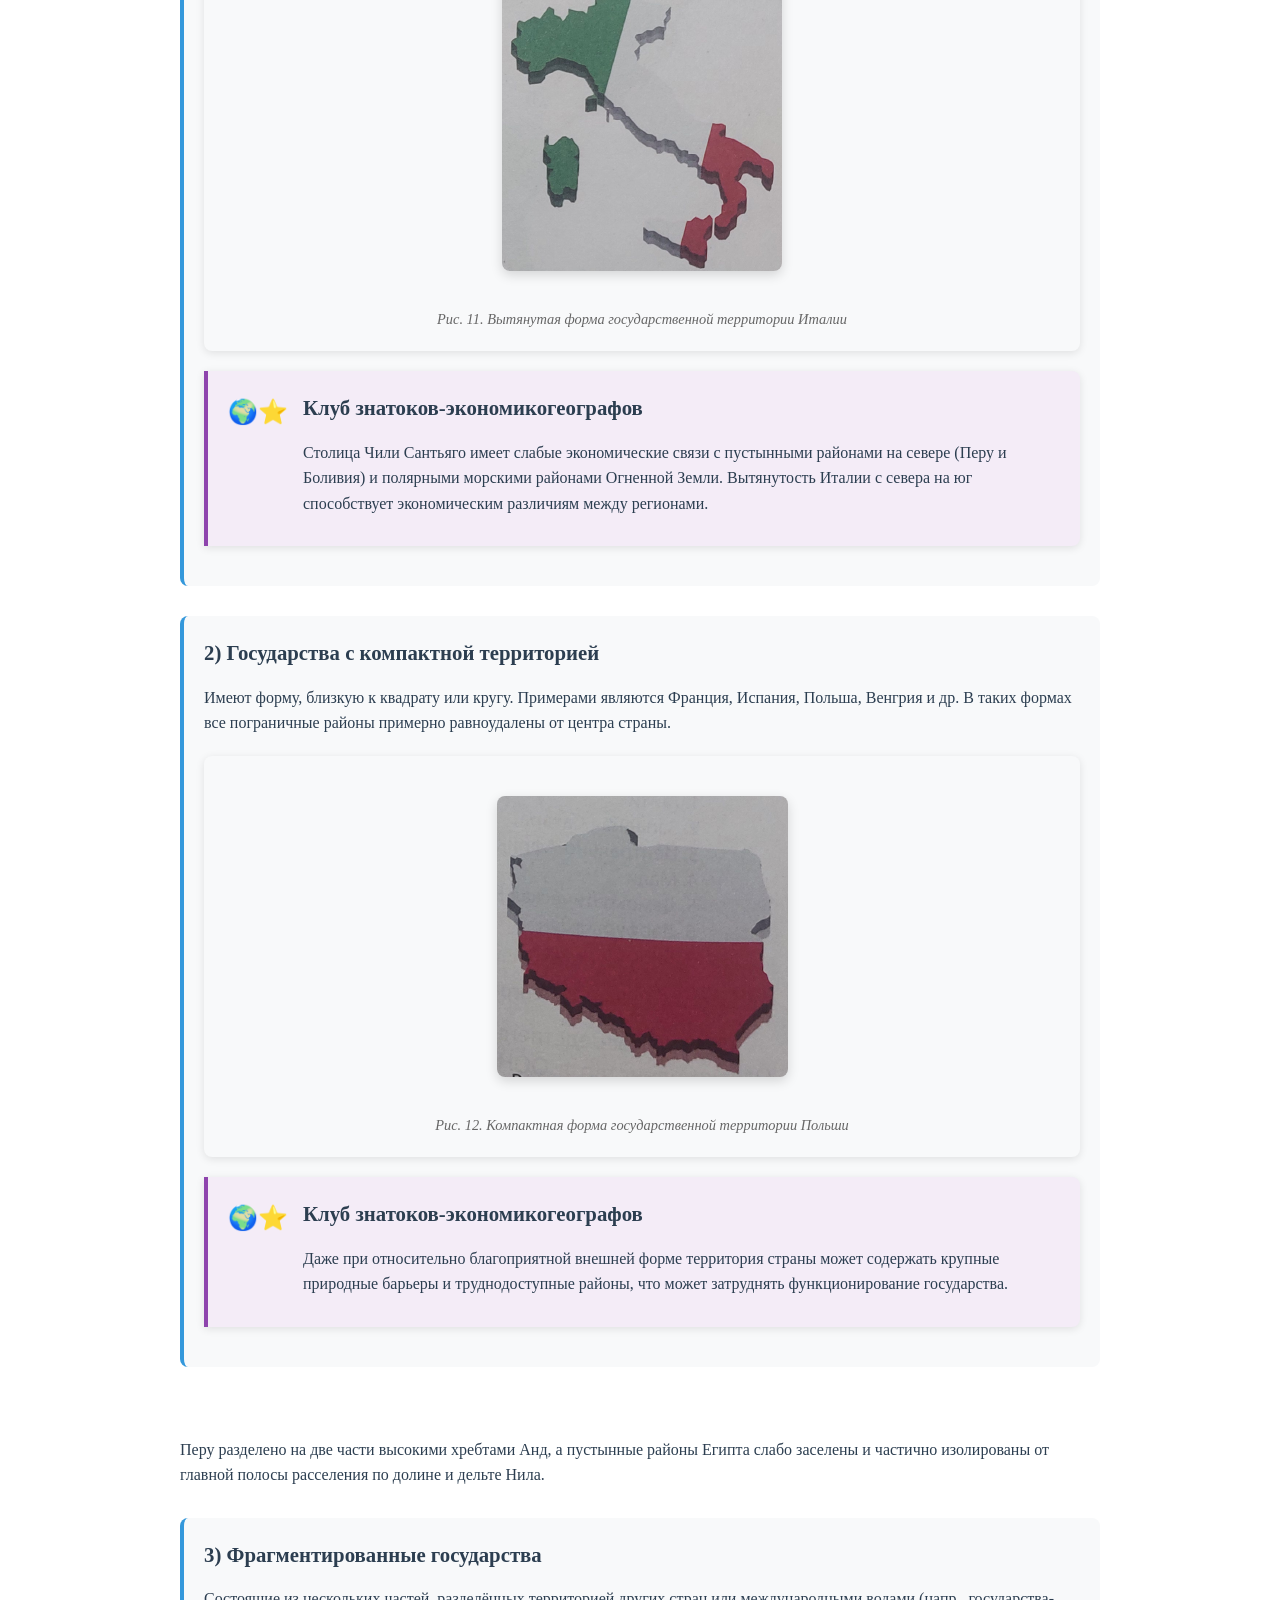
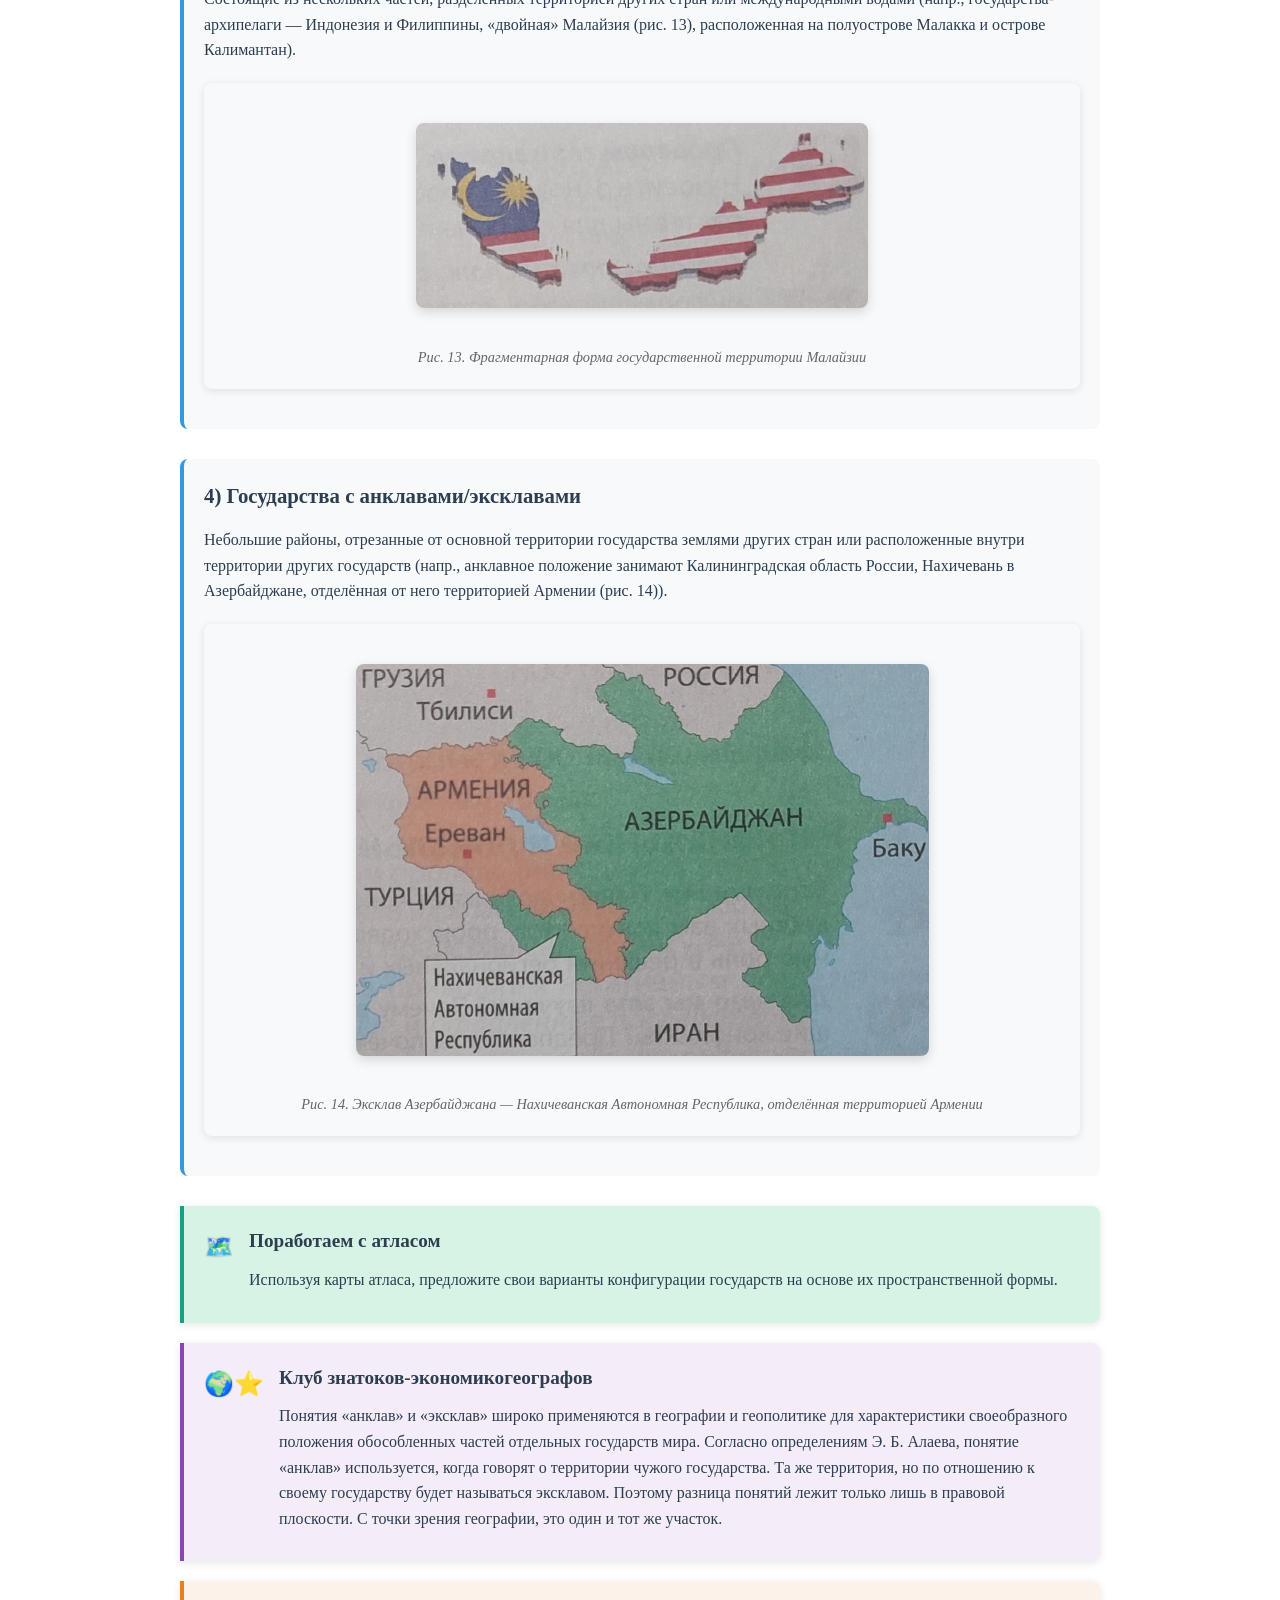
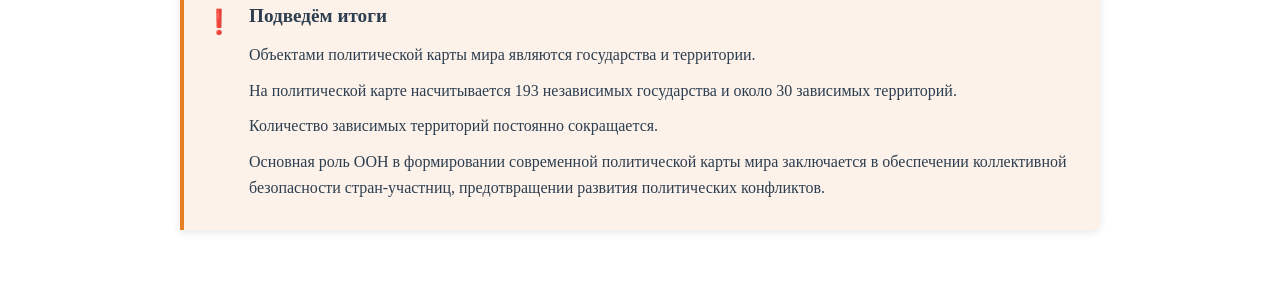
==== commit 35b0edb9: "Replace detailed diagram structure with an image for "Объекты политической карты мира" in index.html" ====
--- a/index.html
+++ b/index.html
@@ -47,46 +47,7 @@
                 <div class="diagram-container">
                     <h3>Объекты политической карты мира</h3>
                     <div class="figure-container">
-                        <div class="simple-diagram">
-                            <div class="diagram-main">
-                                <h4>Объекты политической карты мира</h4>
-                            </div>
-                            
-                            <div class="diagram-branches">
-                                <div class="branch">
-                                    <div class="branch-title">Государства</div>
-                                    <div class="branch-items">
-                                        <div class="branch-item">самоуправляющиеся (независимые/суверенные)</div>
-                                        <div class="branch-item">самопровозглашённые (непризнанные)</div>
-                                    </div>
-                                </div>
-                                
-                                <div class="branch">
-                                    <div class="branch-title">Территории</div>
-                                    <div class="branch-items">
-                                        <div class="branch-item">
-                                            <strong>несамоуправляющиеся (зависимые)</strong>
-                                            <ul>
-                                                <li>колонии, официально включённые в список ООН</li>
-                                                <li>территории, не включённые в перечень ООН — «заморские департаменты/территории» управляющих ими государств</li>
-                                            </ul>
-                                            <div class="examples">
-                                                <strong>Примеры в истории:</strong> доминионы; протектораты; кондоминиумы; заморские департаменты и территории; ассоциированные государства и др.
-                                            </div>
-                                        </div>
-                                        <div class="branch-item">
-                                            <strong>международные</strong>
-                                            <ul>
-                                                <li>Антарктика</li>
-                                                <li>открытое море</li>
-                                                <li>дно морей и океанов за пределами национальной юрисдикции</li>
-                                                <li>космическое пространство и др.</li>
-                                            </ul>
-                                        </div>
-                                    </div>
-                                </div>
-                            </div>
-                        </div>
+                        <img src="pics/0.png" alt="Объекты политической карты мира" class="textbook-image">
                         <div class="figure-caption">Рис. 8. Объекты политической карты мира</div>
                     </div>
                 </div>
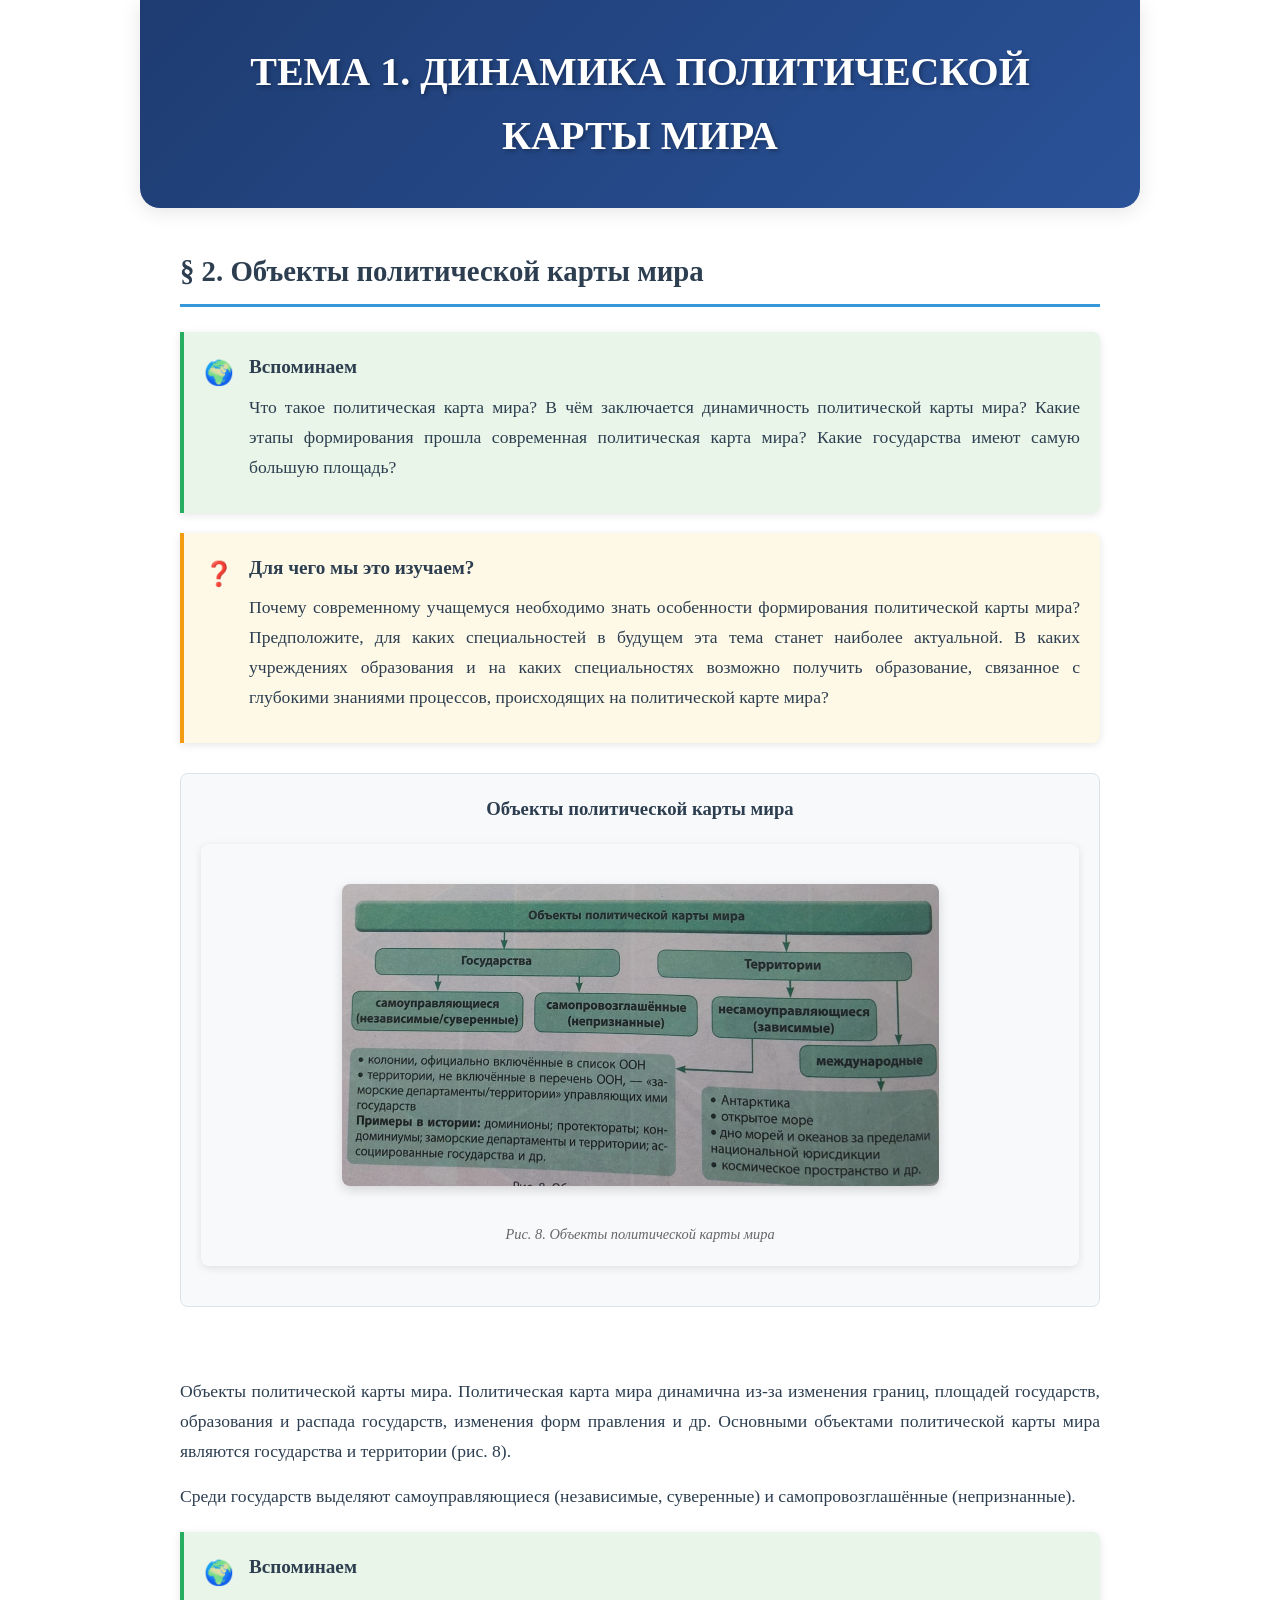
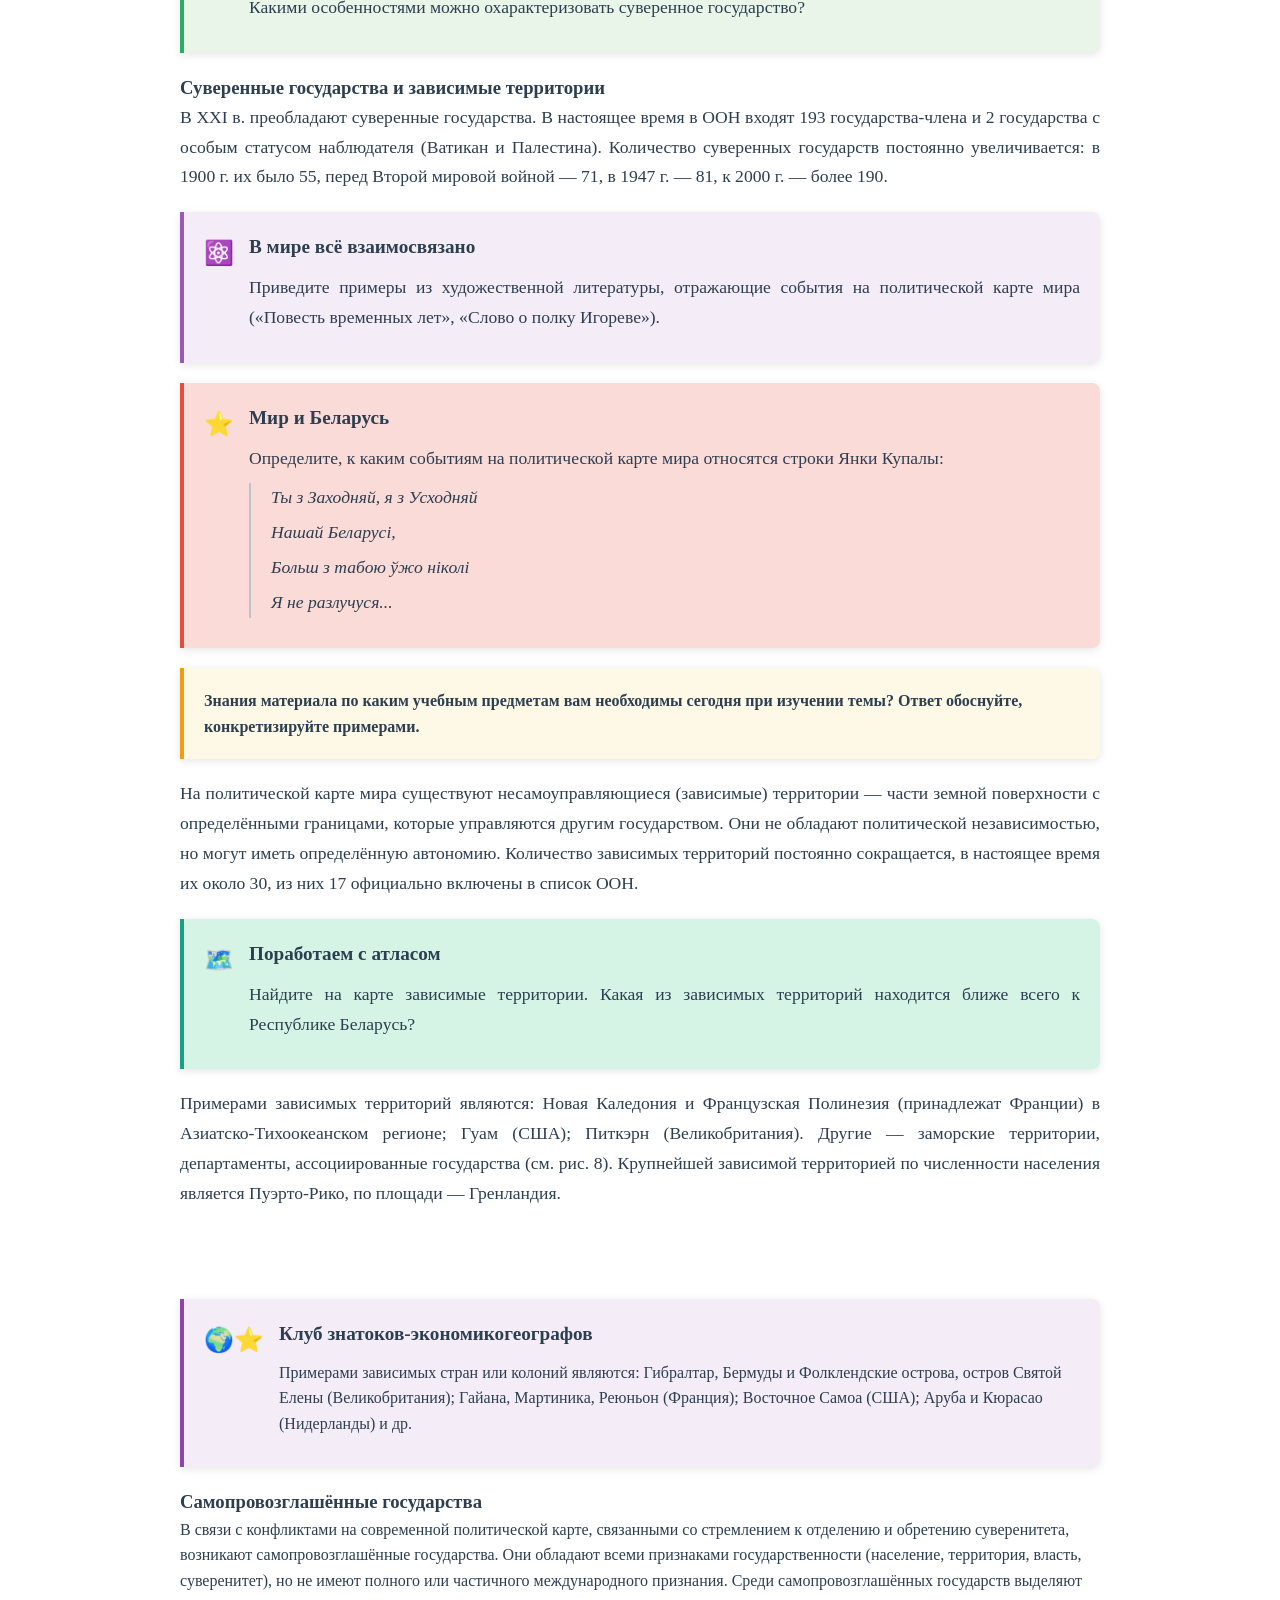
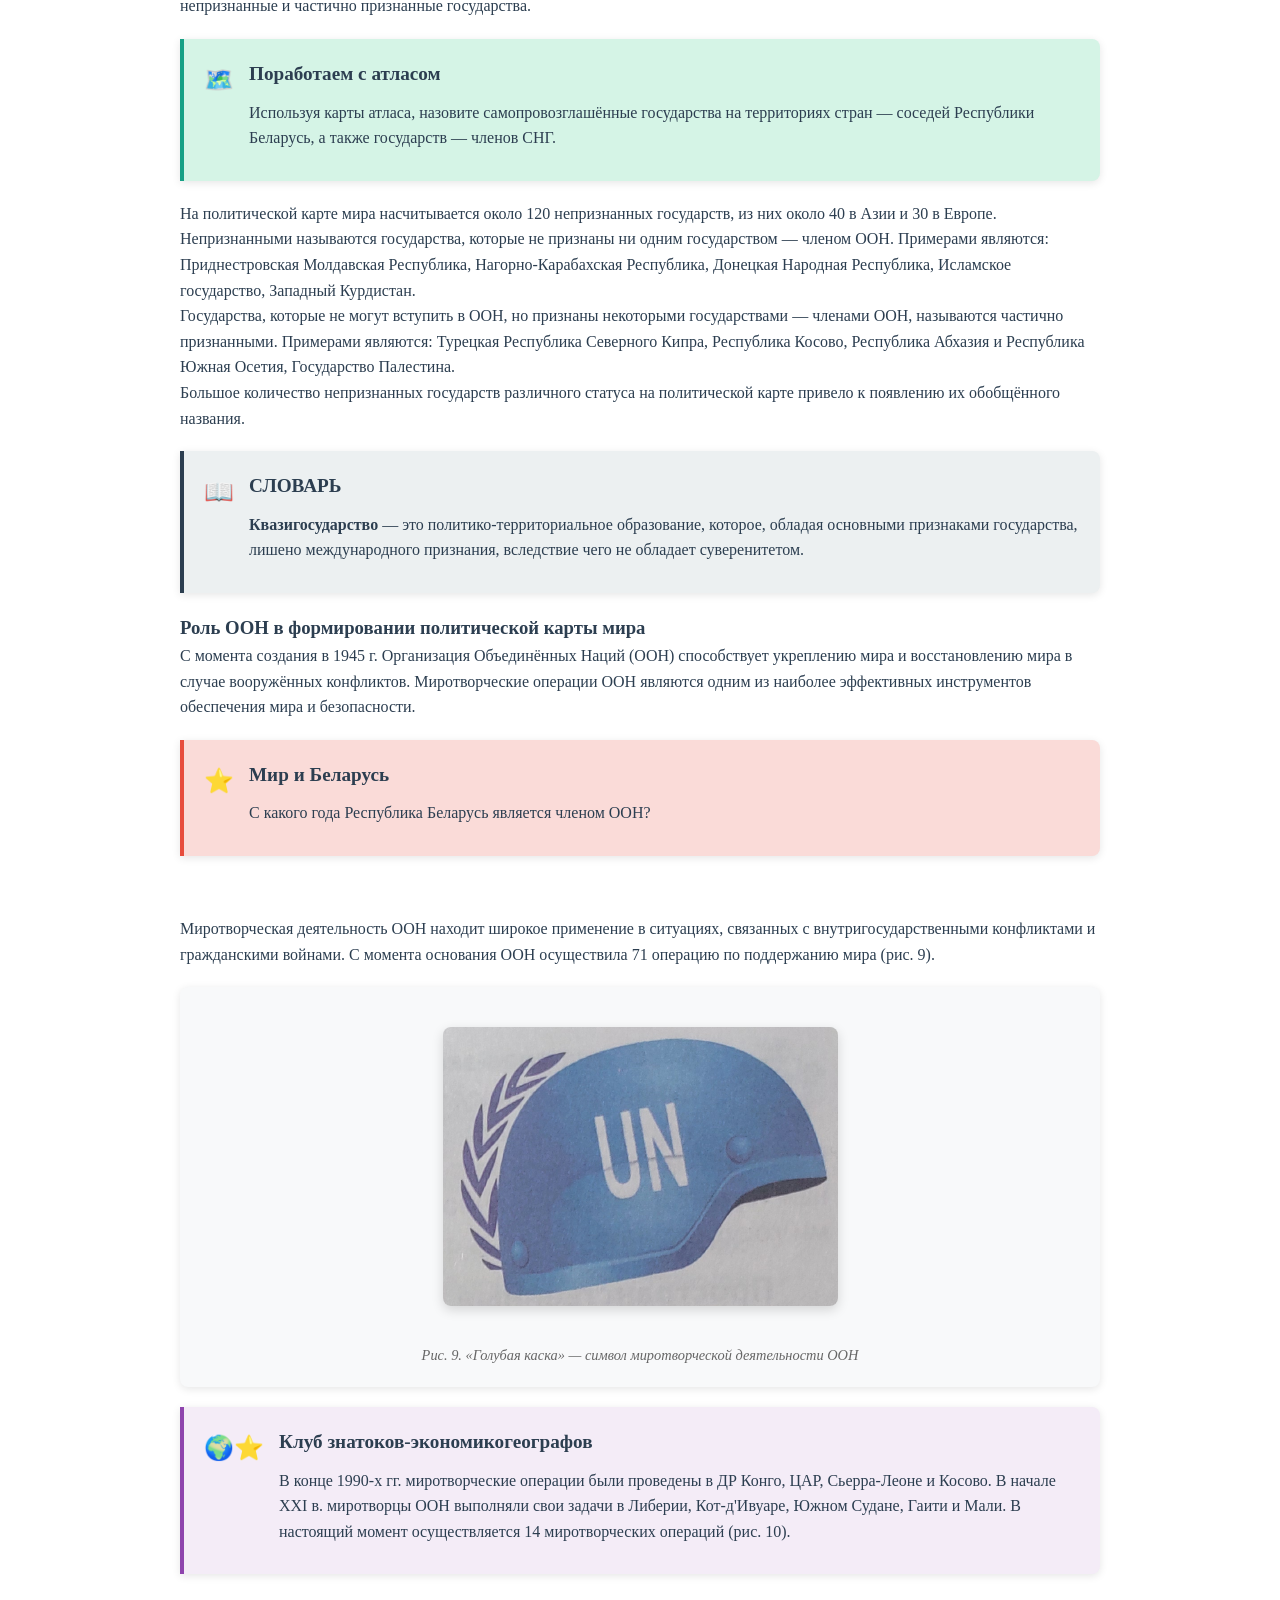
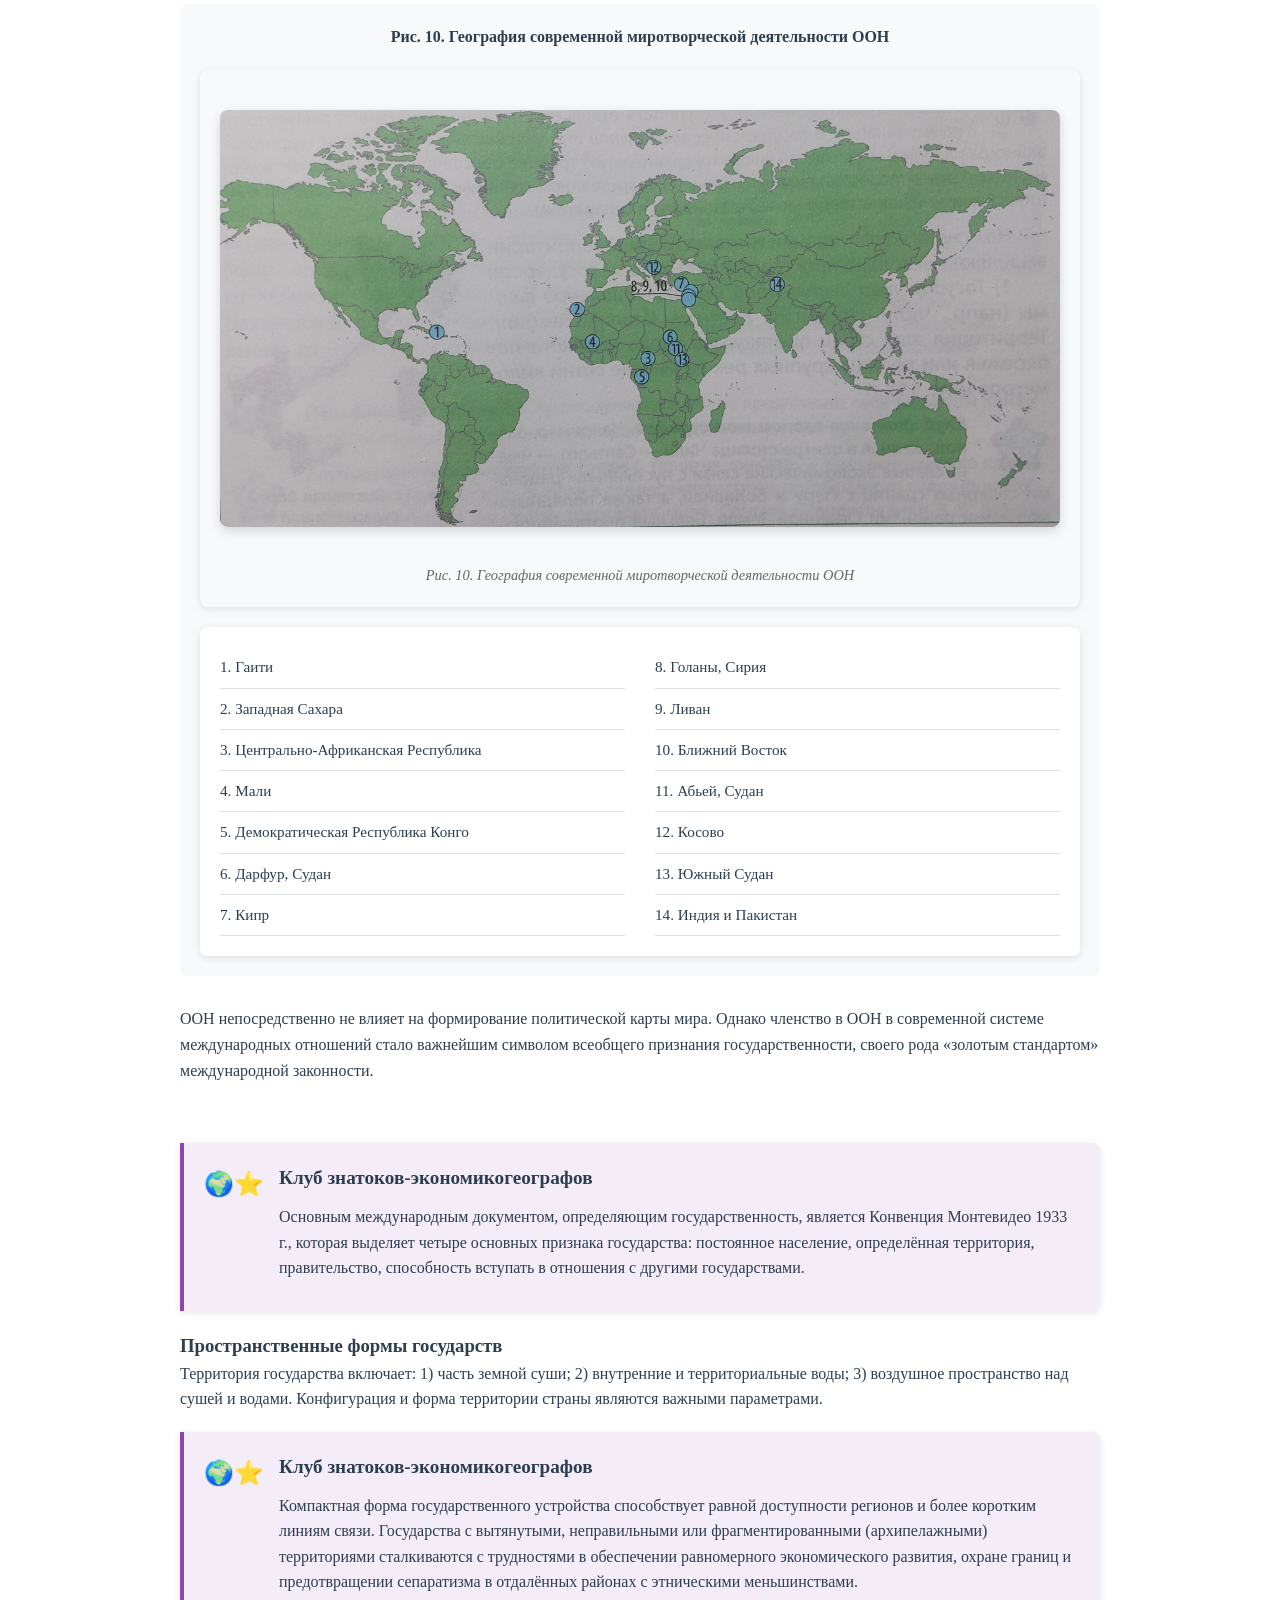
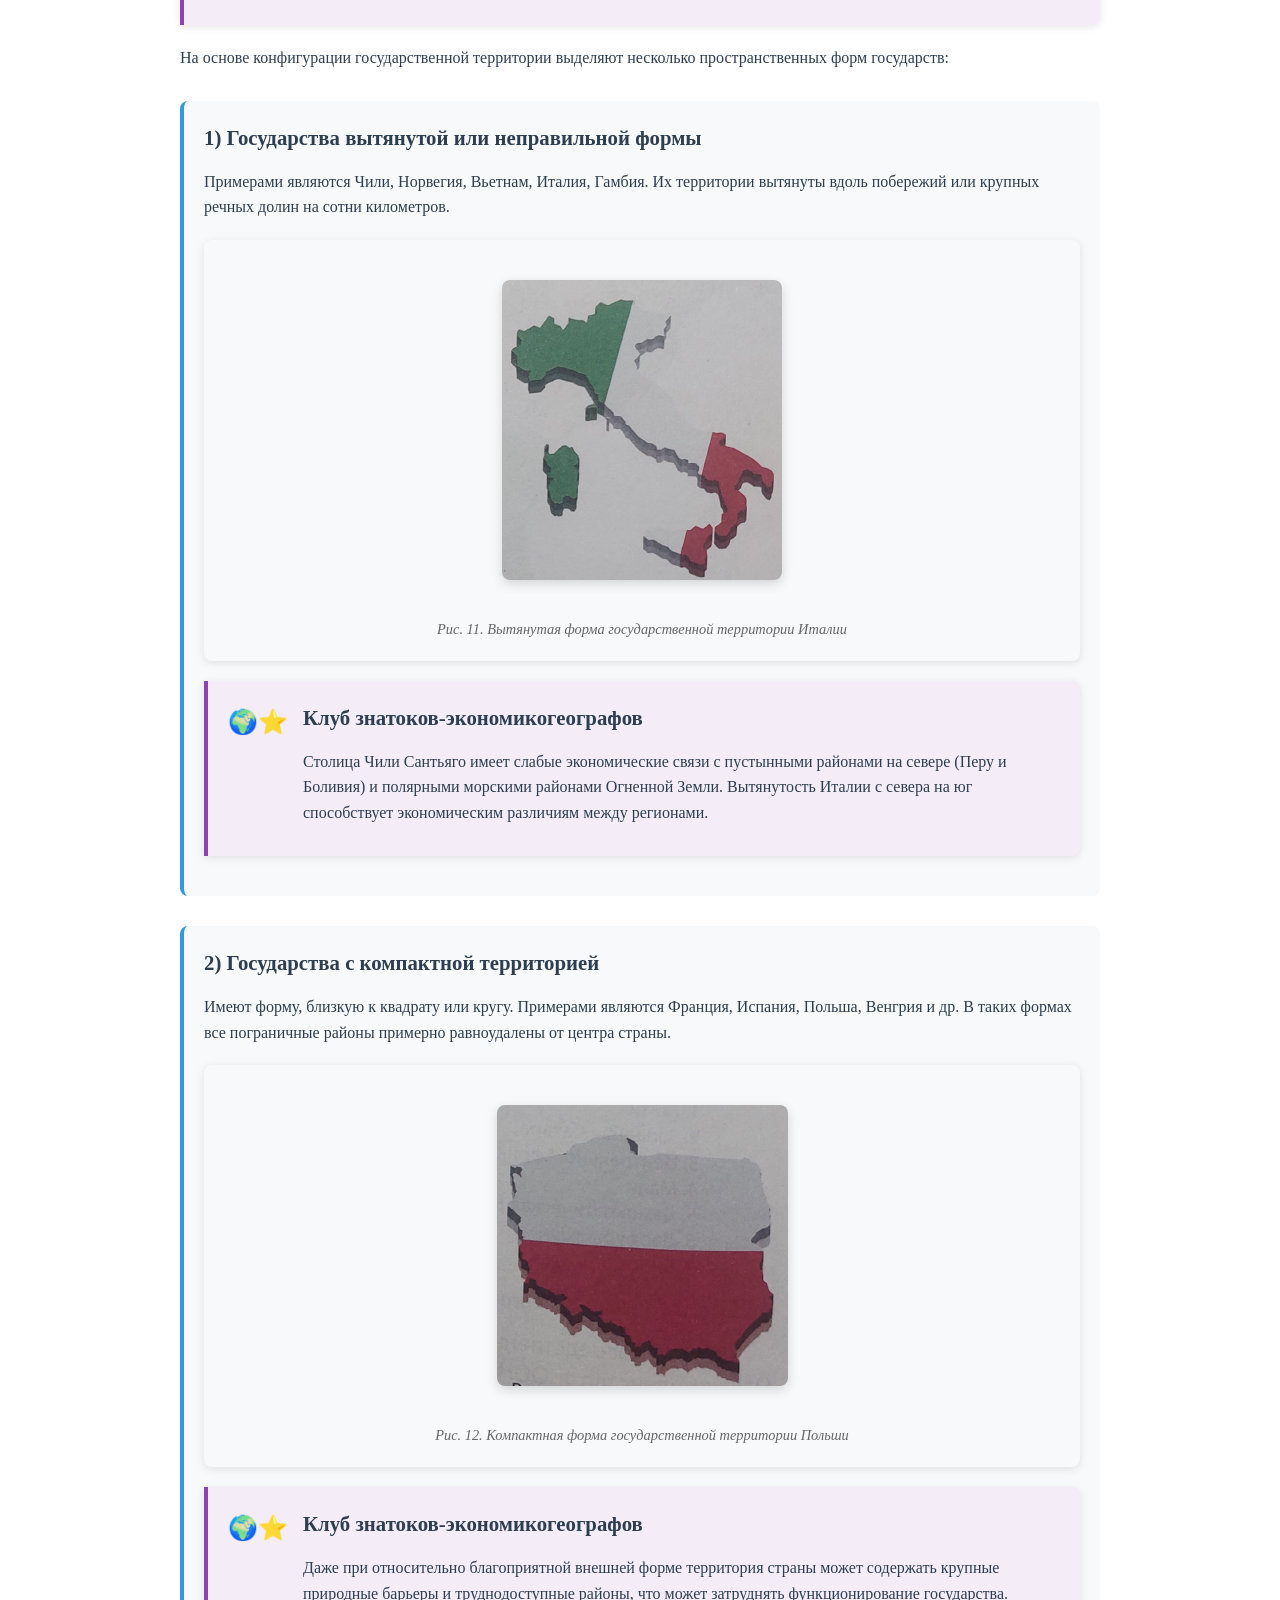
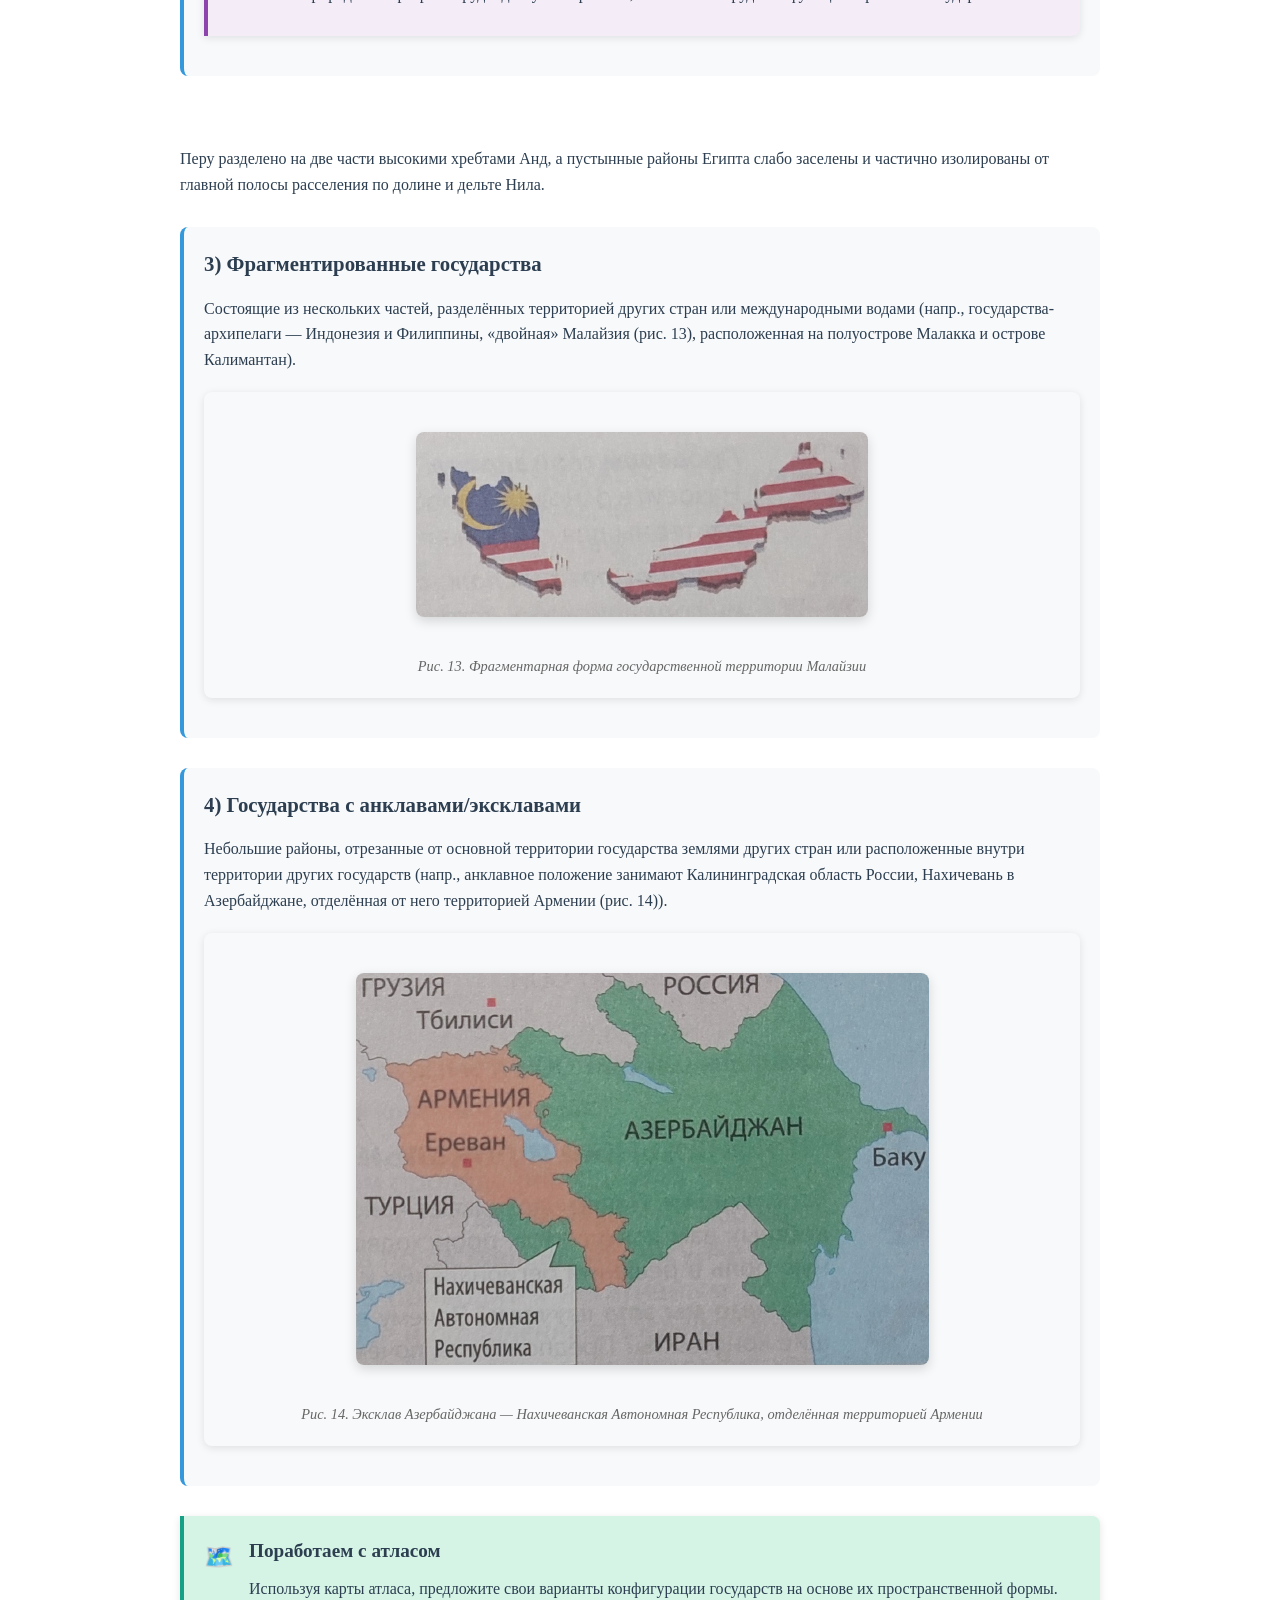
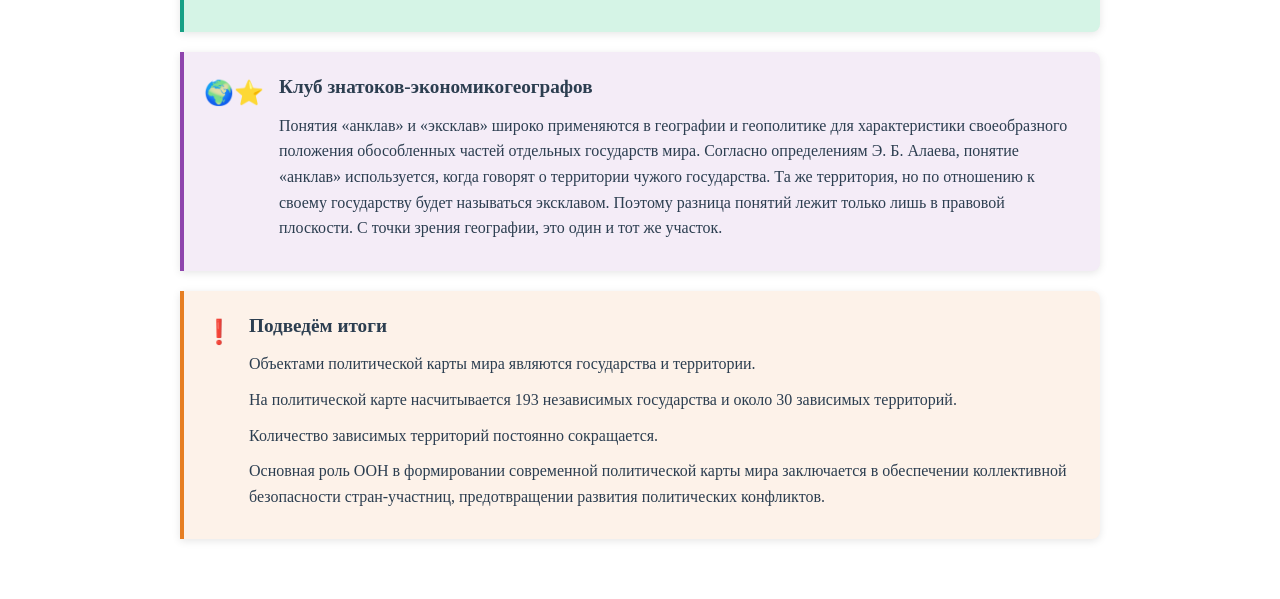
==== commit 9df52b05: "Update index.html to swap image sources for peacekeeping visuals and add a new list of peacekeeping " ====
--- a/index.html
+++ b/index.html
@@ -166,7 +166,7 @@
                 <p>Миротворческая деятельность ООН находит широкое применение в ситуациях, связанных с внутригосударственными конфликтами и гражданскими войнами. С момента основания ООН осуществила 71 операцию по поддержанию мира (рис. 9).</p>
 
                 <div class="figure-container">
-                    <img src="pics/1.png" alt="Голубая каска ООН" class="textbook-image">
+                    <img src="pics/2.png" alt="Голубая каска ООН" class="textbook-image">
                     <div class="figure-caption">Рис. 9. «Голубая каска» — символ миротворческой деятельности ООН</div>
                 </div>
 
@@ -181,8 +181,29 @@
                 <div class="peacekeeping-map">
                     <h4>Рис. 10. География современной миротворческой деятельности ООН</h4>
                     <div class="figure-container">
-                        <img src="pics/2.png" alt="География миротворческой деятельности ООН" class="textbook-image">
+                        <img src="pics/1.png" alt="География миротворческой деятельности ООН" class="textbook-image">
                         <div class="figure-caption">Рис. 10. География современной миротворческой деятельности ООН</div>
+                    </div>
+                    
+                    <div class="peacekeeping-list">
+                        <div class="list-column">
+                            <div class="list-item">1. Гаити</div>
+                            <div class="list-item">2. Западная Сахара</div>
+                            <div class="list-item">3. Центрально-Африканская Республика</div>
+                            <div class="list-item">4. Мали</div>
+                            <div class="list-item">5. Демократическая Республика Конго</div>
+                            <div class="list-item">6. Дарфур, Судан</div>
+                            <div class="list-item">7. Кипр</div>
+                        </div>
+                        <div class="list-column">
+                            <div class="list-item">8. Голаны, Сирия</div>
+                            <div class="list-item">9. Ливан</div>
+                            <div class="list-item">10. Ближний Восток</div>
+                            <div class="list-item">11. Абьей, Судан</div>
+                            <div class="list-item">12. Косово</div>
+                            <div class="list-item">13. Южный Судан</div>
+                            <div class="list-item">14. Индия и Пакистан</div>
+                        </div>
                     </div>
                 </div>
 
--- a/styles.css
+++ b/styles.css
@@ -371,6 +371,35 @@
     color: #2c3e50;
 }
 
+.peacekeeping-list {
+    display: flex;
+    gap: 30px;
+    justify-content: center;
+    flex-wrap: wrap;
+    margin-top: 20px;
+    padding: 20px;
+    background: white;
+    border-radius: 8px;
+    box-shadow: 0 2px 8px rgba(0,0,0,0.1);
+}
+
+.list-column {
+    flex: 1;
+    min-width: 200px;
+}
+
+.list-item {
+    padding: 8px 0;
+    border-bottom: 1px solid #dee2e6;
+    font-size: 0.95rem;
+    color: #2c3e50;
+    transition: color 0.2s ease;
+}
+
+.list-item:hover {
+    color: #3498db;
+}
+
 .map-legend {
     display: flex;
     gap: 30px;
@@ -451,6 +480,11 @@
     
     .map-legend {
         flex-direction: column;
+    }
+    
+    .peacekeeping-list {
+        flex-direction: column;
+        gap: 20px;
     }
     
     .recall-box,
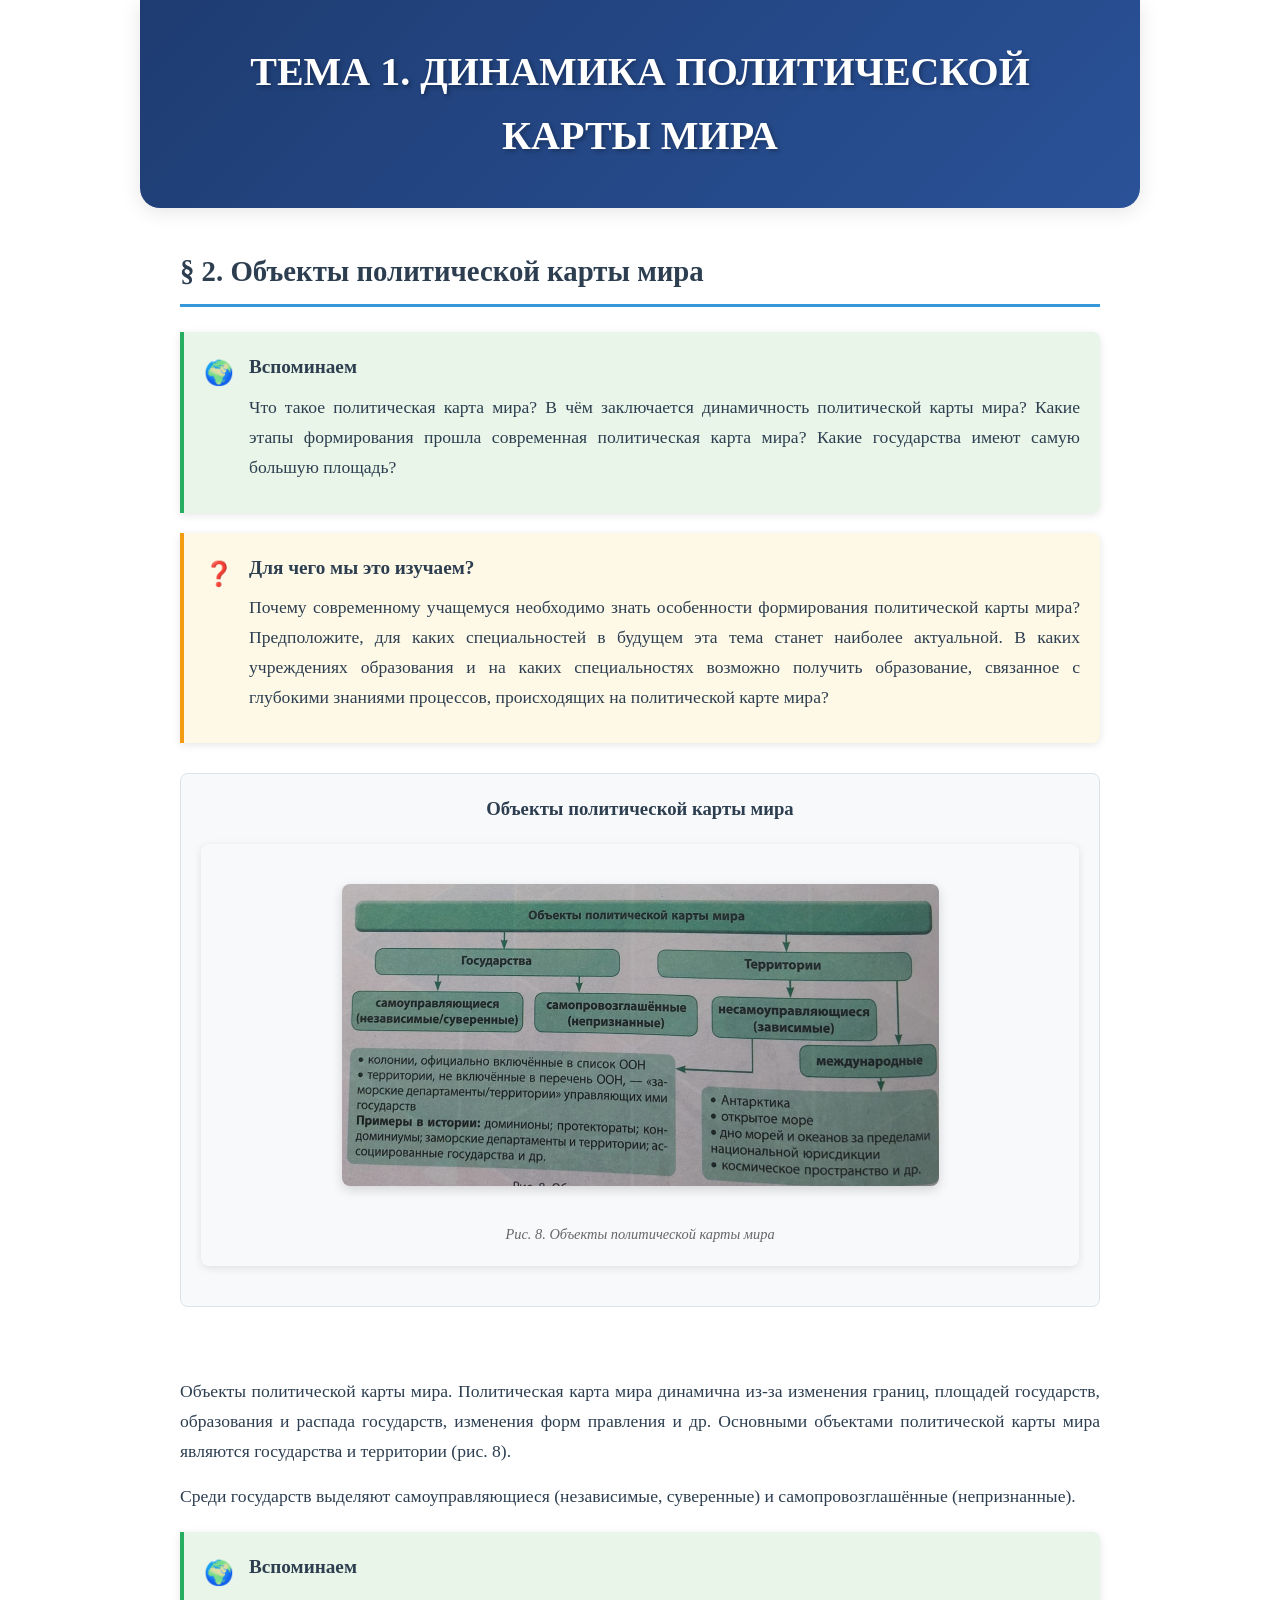
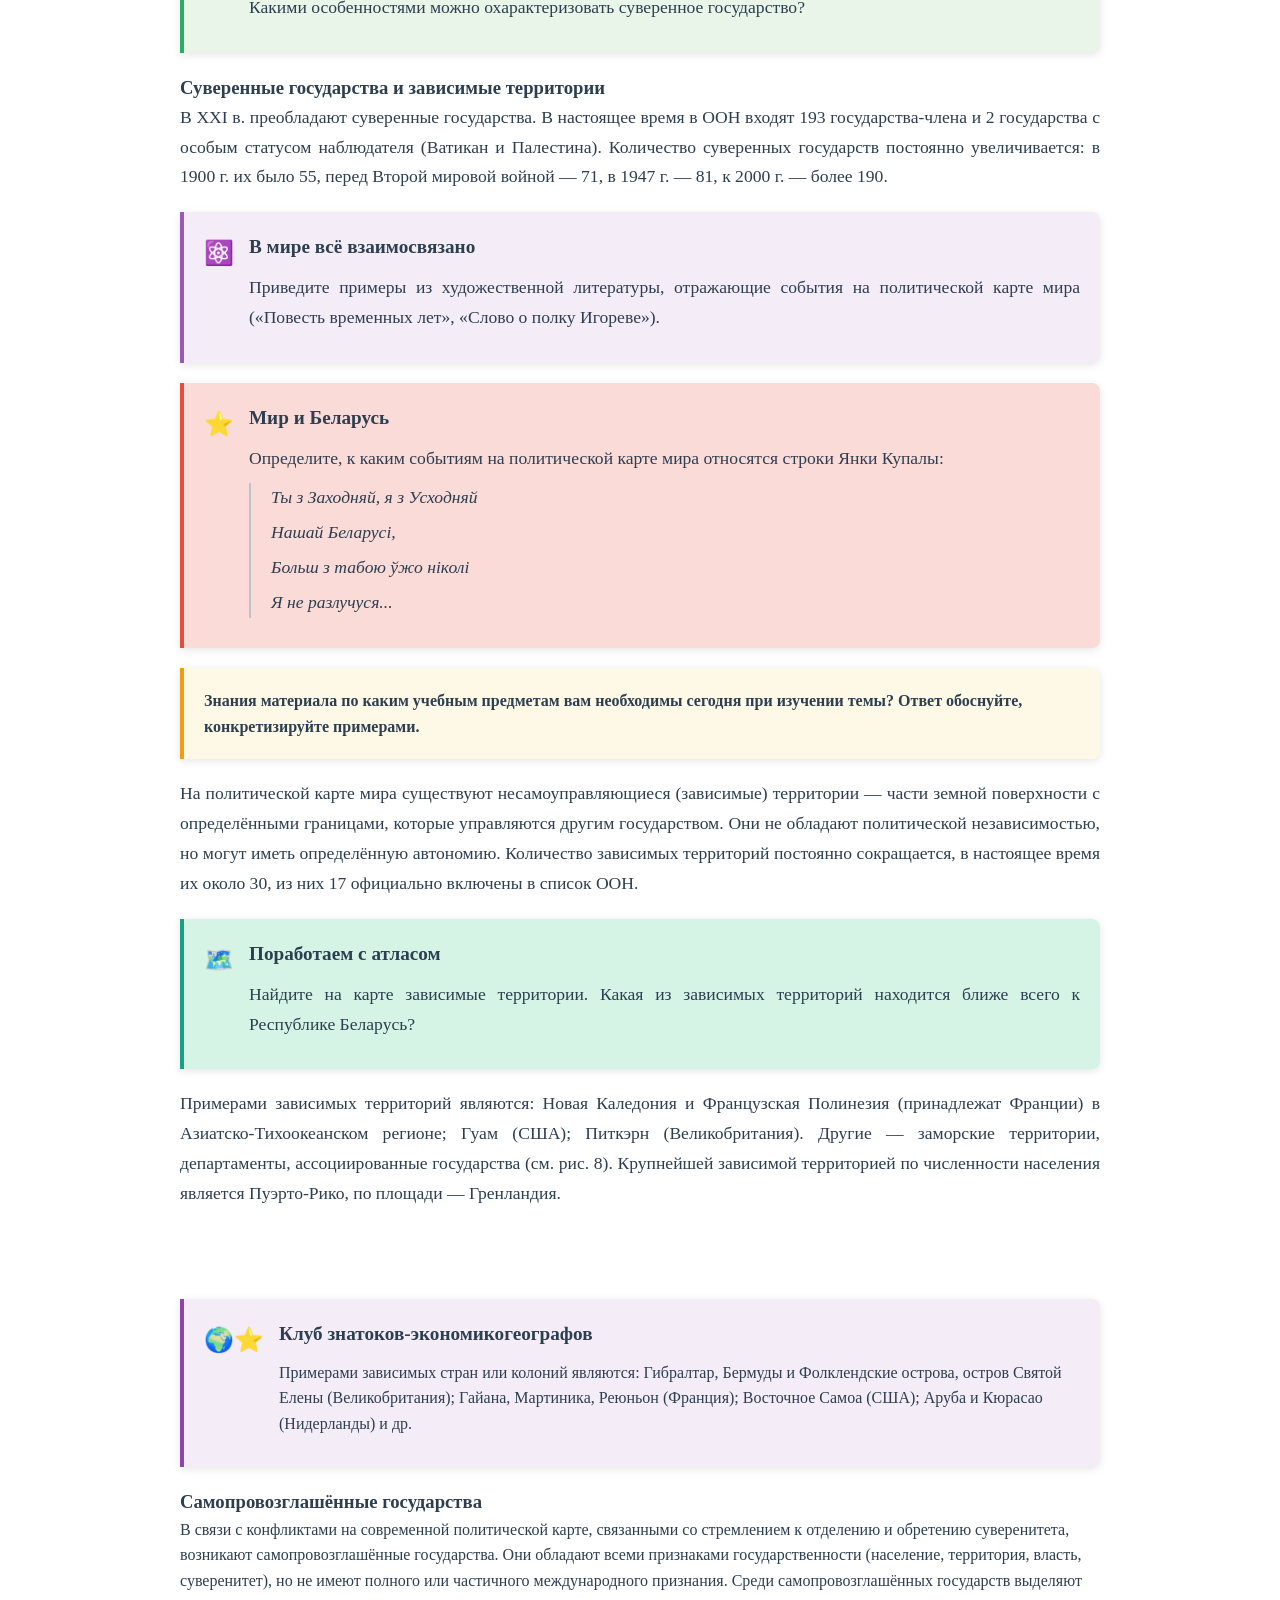
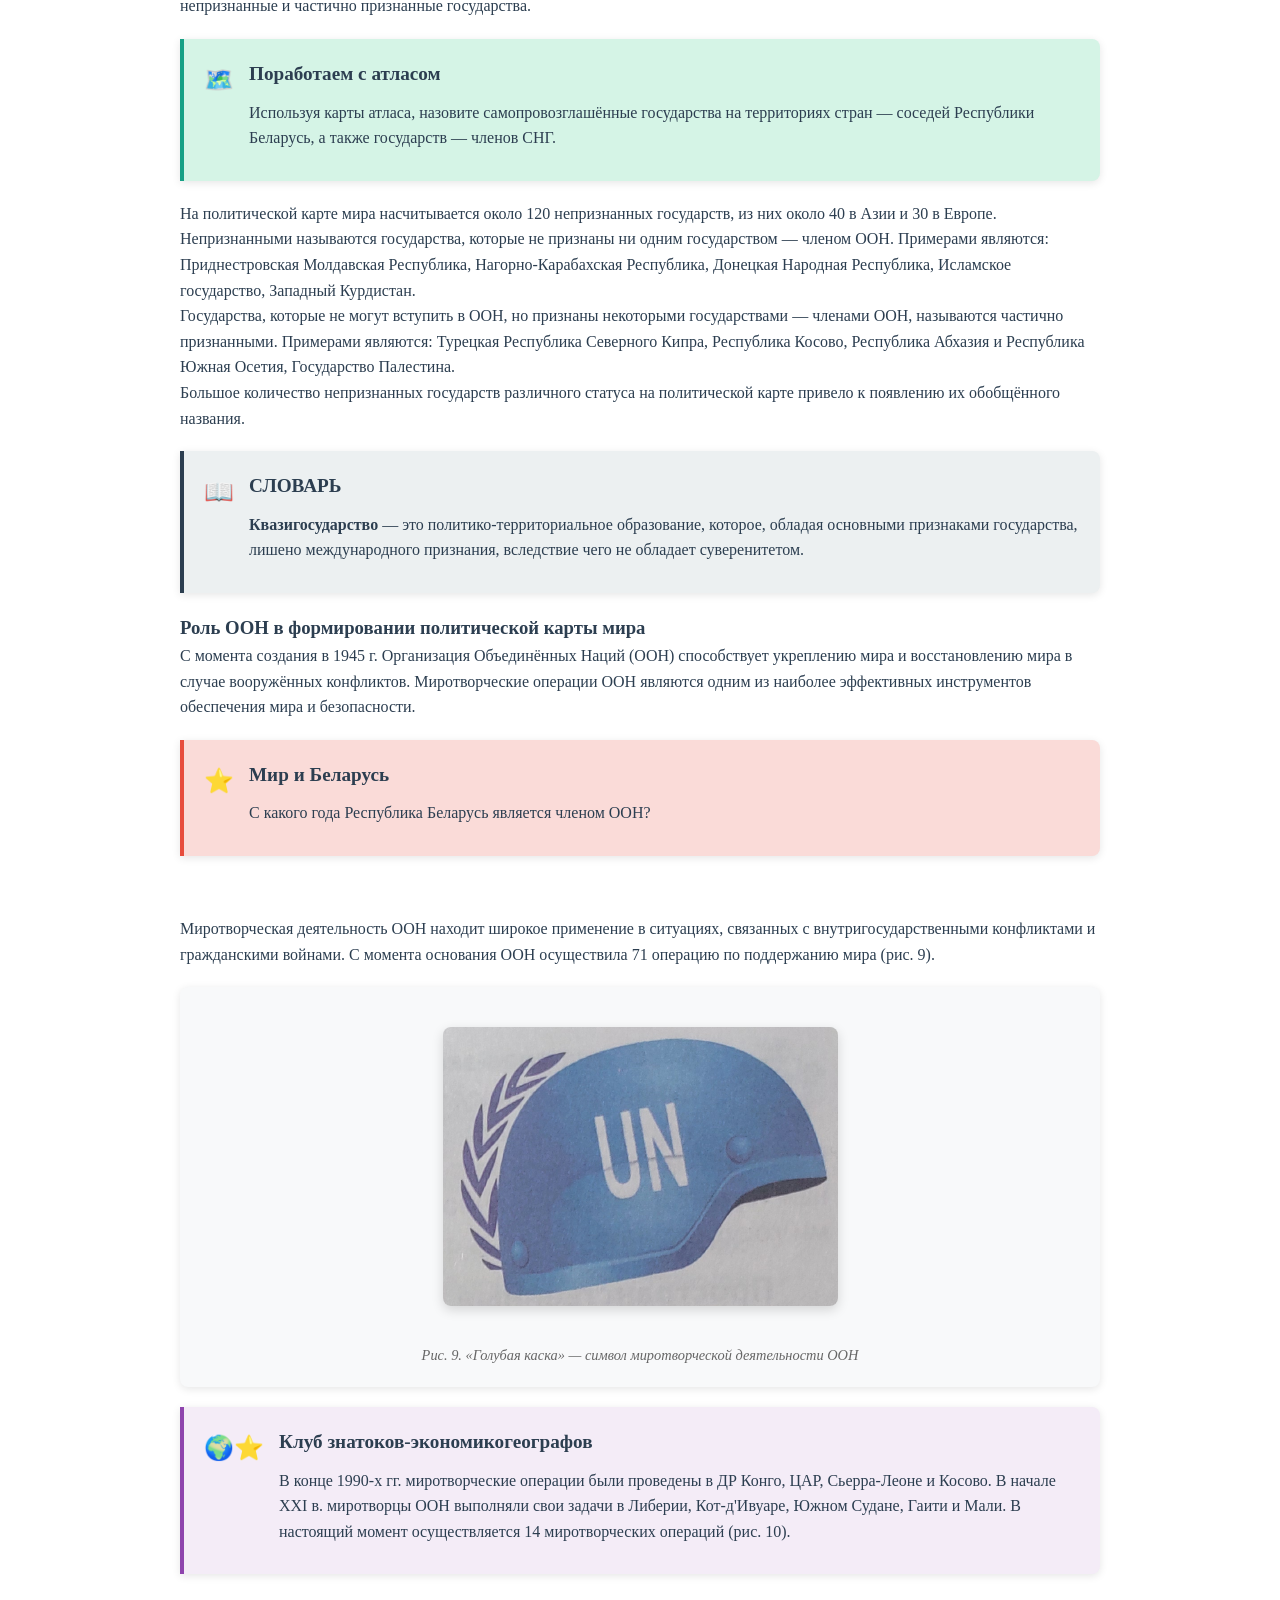
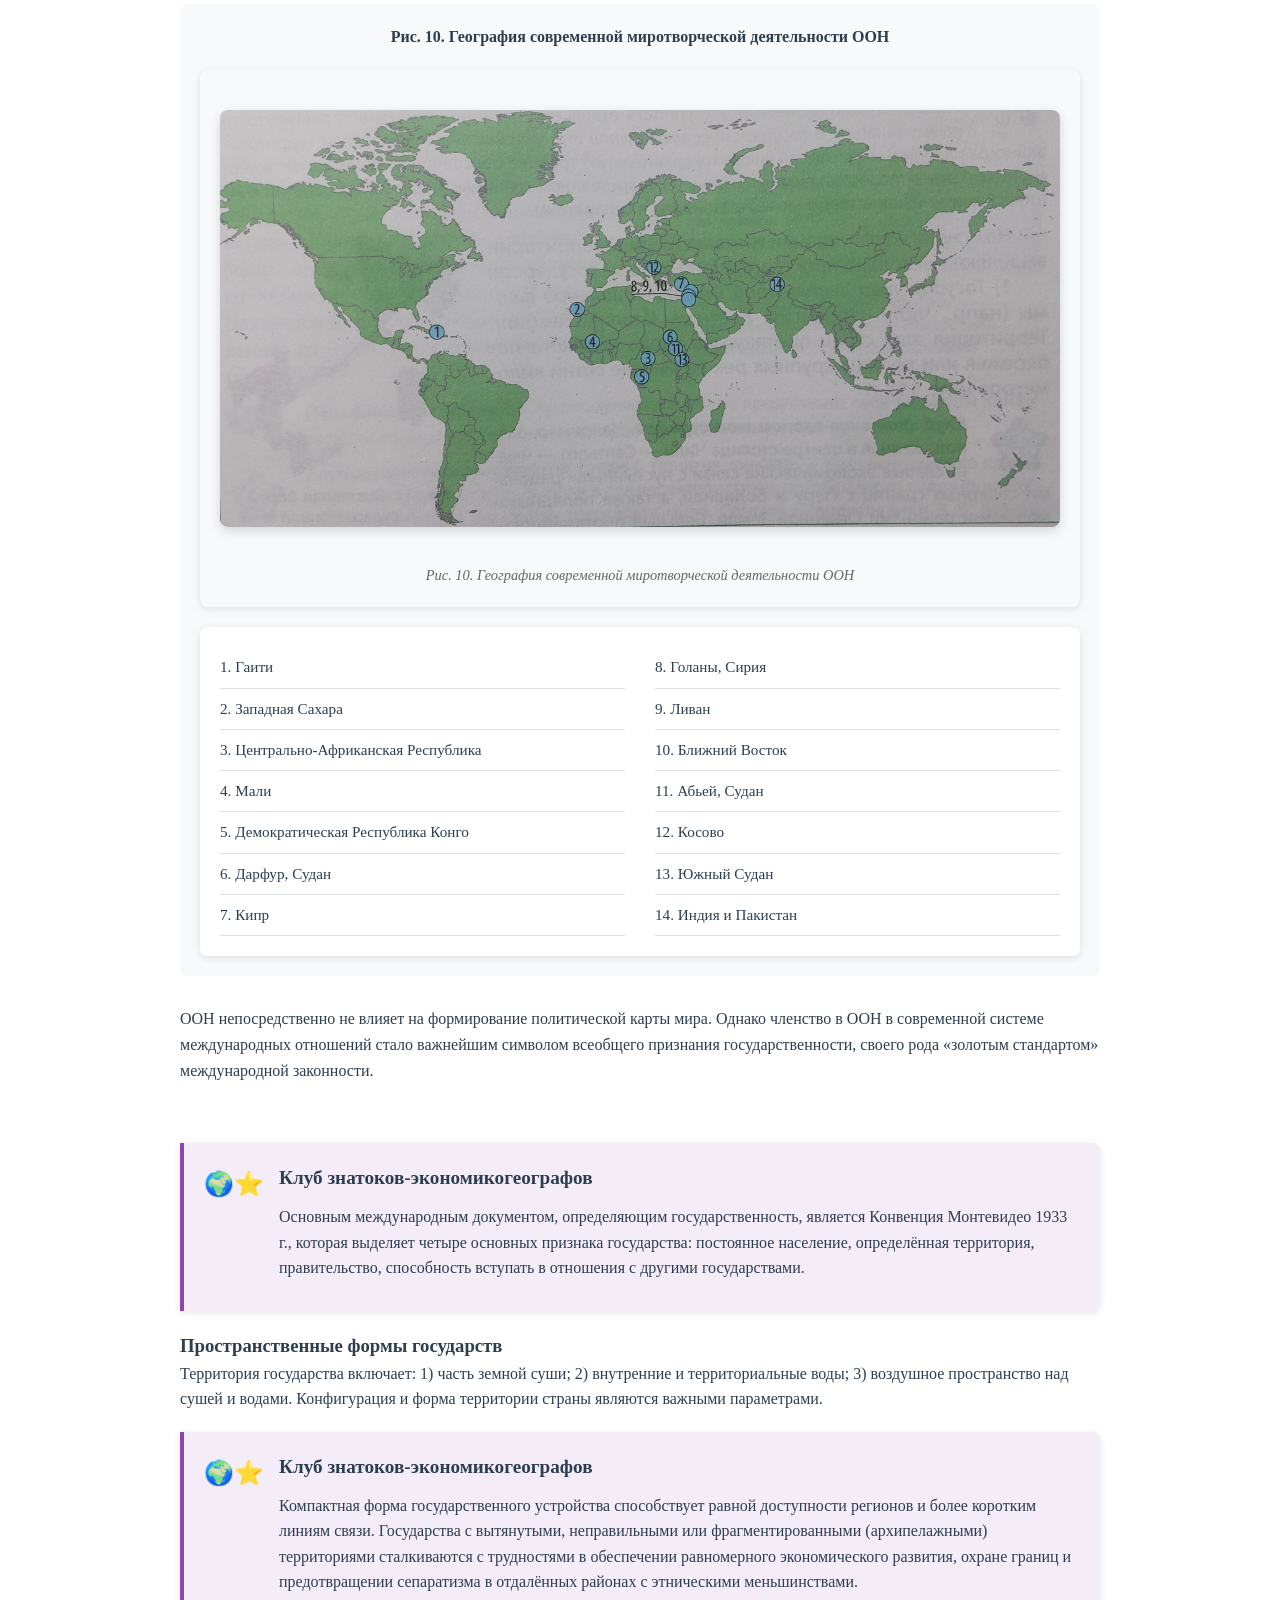
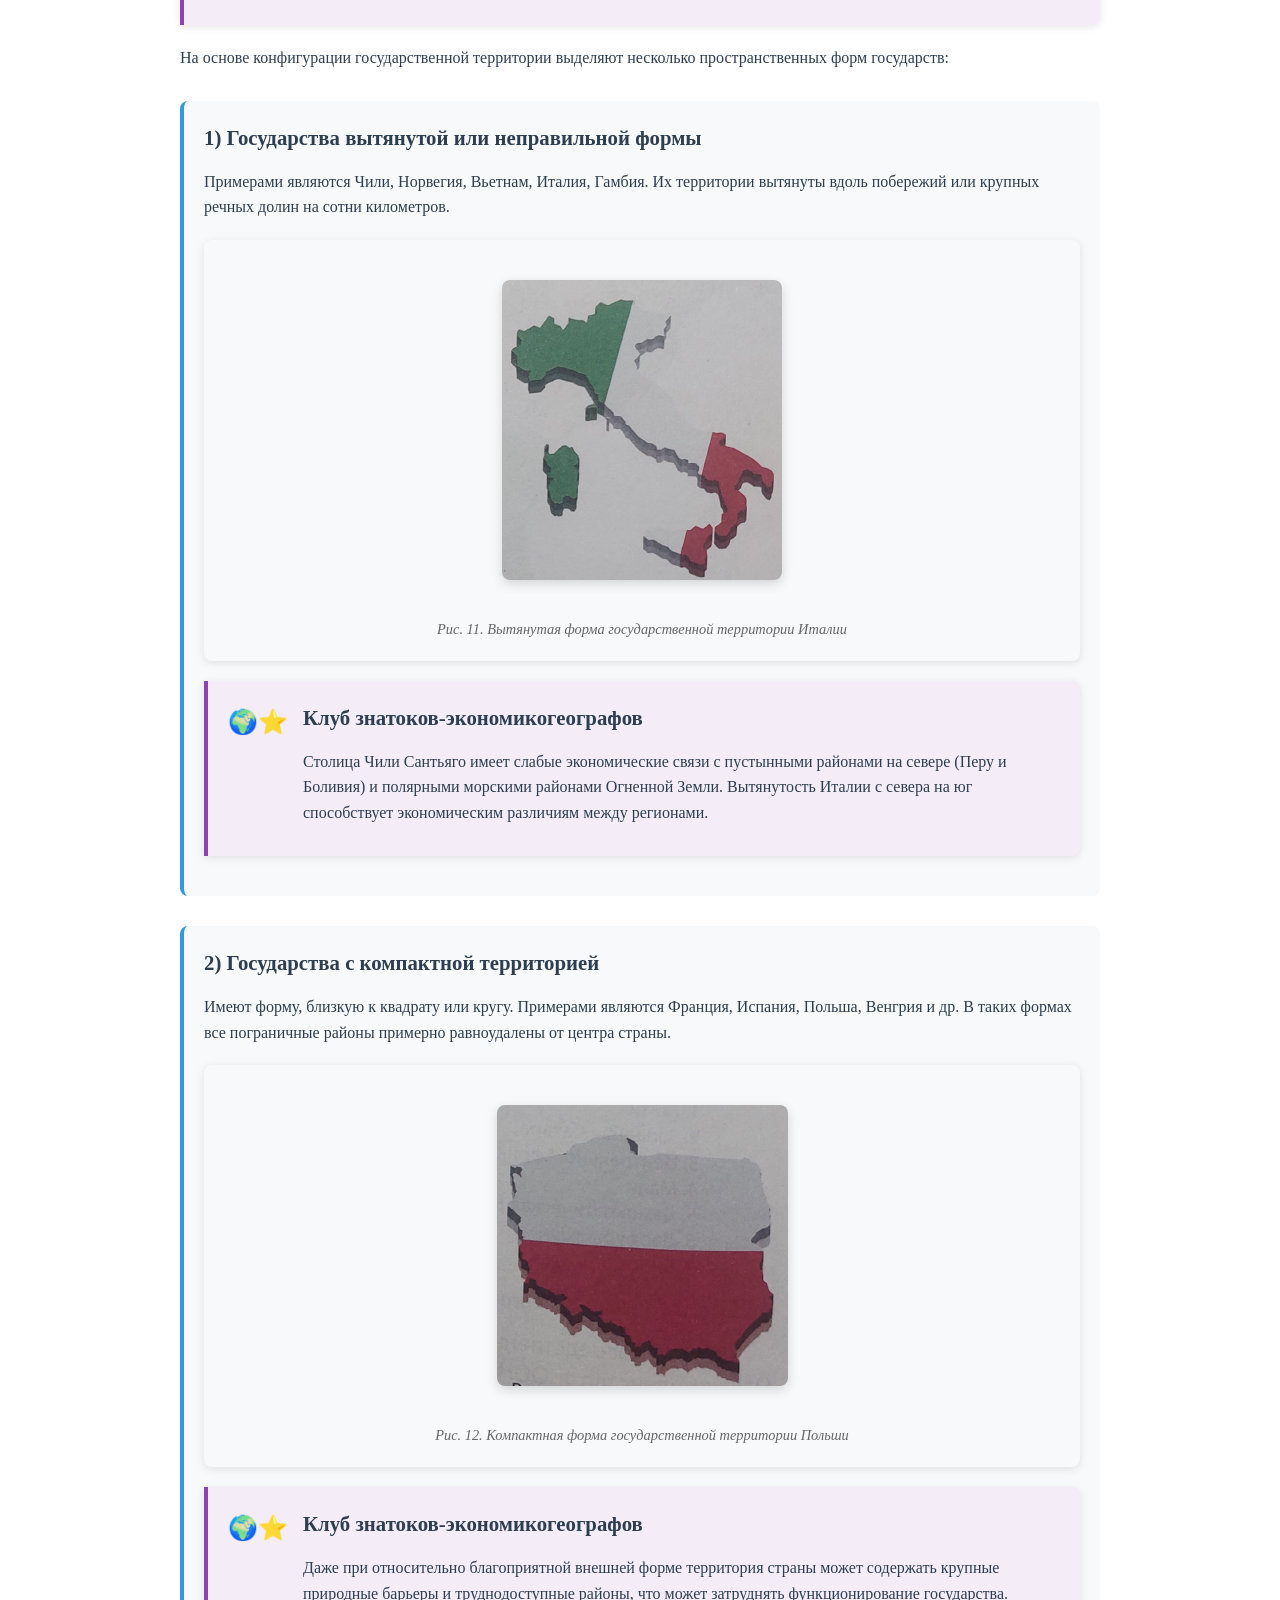
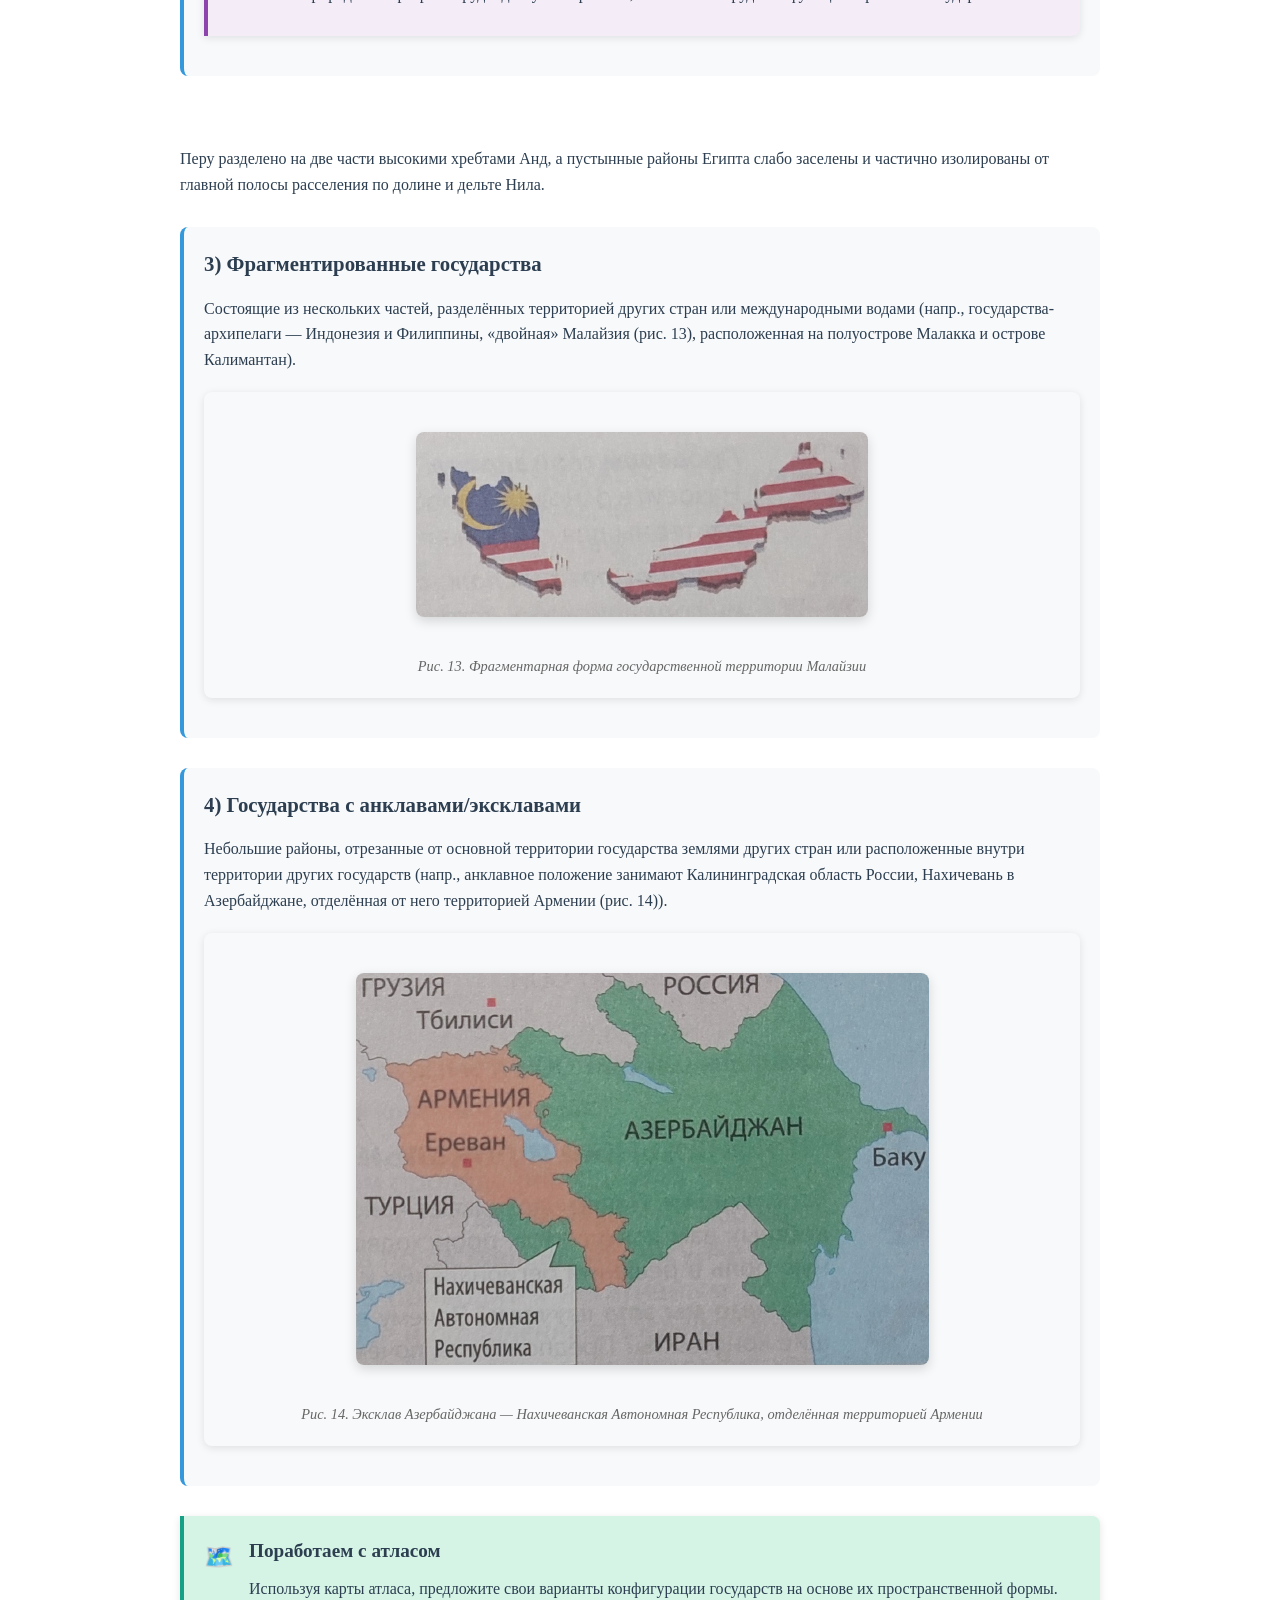
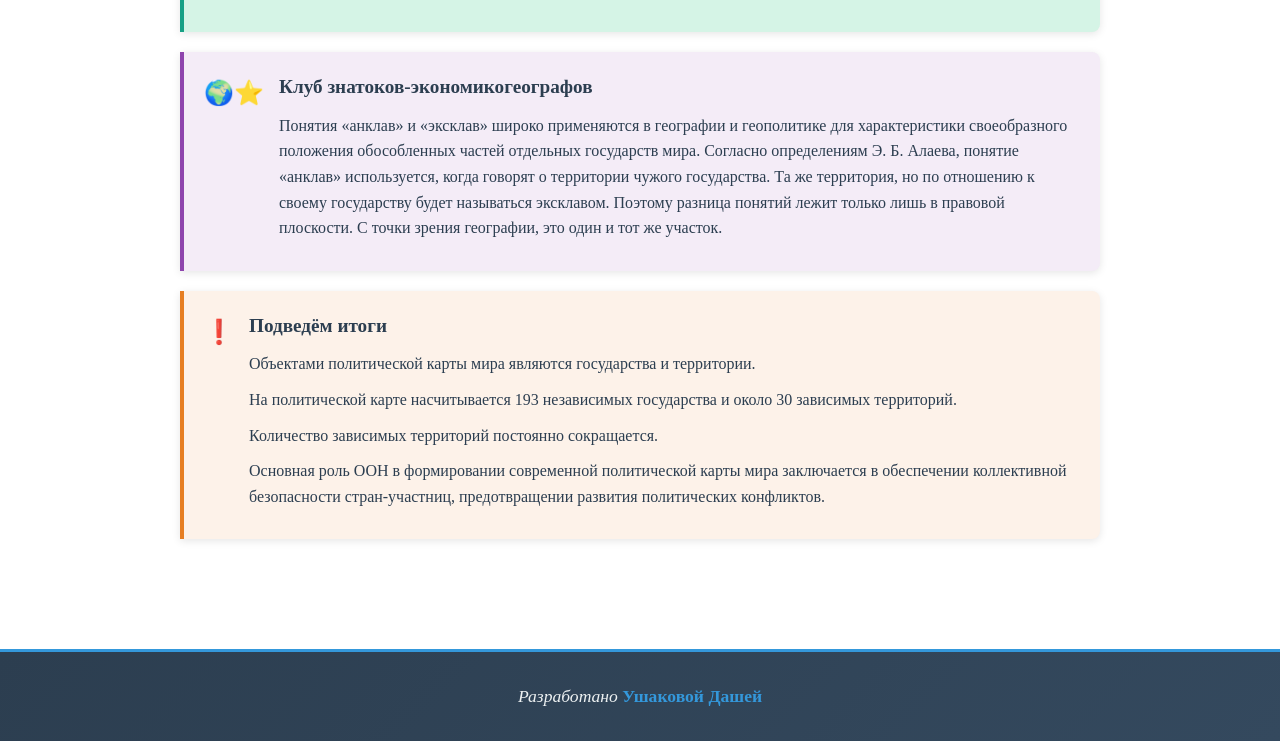
==== commit 48495548: "Add footer section to index.html with author signature; enhance styles in styles.css for footer desi" ====
--- a/index.html
+++ b/index.html
@@ -328,6 +328,12 @@
                 </div>
             </section>
         </main>
+        
+        <footer class="page-footer">
+            <div class="footer-content">
+                <p class="author-signature">Разработано <strong>Ушаковой Дашей</strong></p>
+            </div>
+        </footer>
     </div>
     
     <script src="script.js"></script>
--- a/styles.css
+++ b/styles.css
@@ -437,6 +437,35 @@
     font-size: 1.3rem;
 }
 
+/* Page Footer */
+.page-footer {
+    background: linear-gradient(135deg, #2c3e50 0%, #34495e 100%);
+    color: white;
+    padding: 30px 0;
+    margin-top: 50px;
+    border-top: 3px solid #3498db;
+}
+
+.footer-content {
+    max-width: 1000px;
+    margin: 0 auto;
+    text-align: center;
+    padding: 0 40px;
+}
+
+.author-signature {
+    font-size: 1.1rem;
+    margin: 0;
+    color: #ecf0f1;
+    font-style: italic;
+}
+
+.author-signature strong {
+    color: #3498db;
+    font-weight: bold;
+    font-style: normal;
+}
+
 /* Responsive Design */
 @media (max-width: 1024px) {
     .textbook-section {
@@ -515,6 +544,14 @@
         font-size: 1.1rem;
         padding: 10px 15px;
     }
+    
+    .footer-content {
+        padding: 0 20px;
+    }
+    
+    .author-signature {
+        font-size: 1rem;
+    }
 }
 
 @media (max-width: 480px) {
